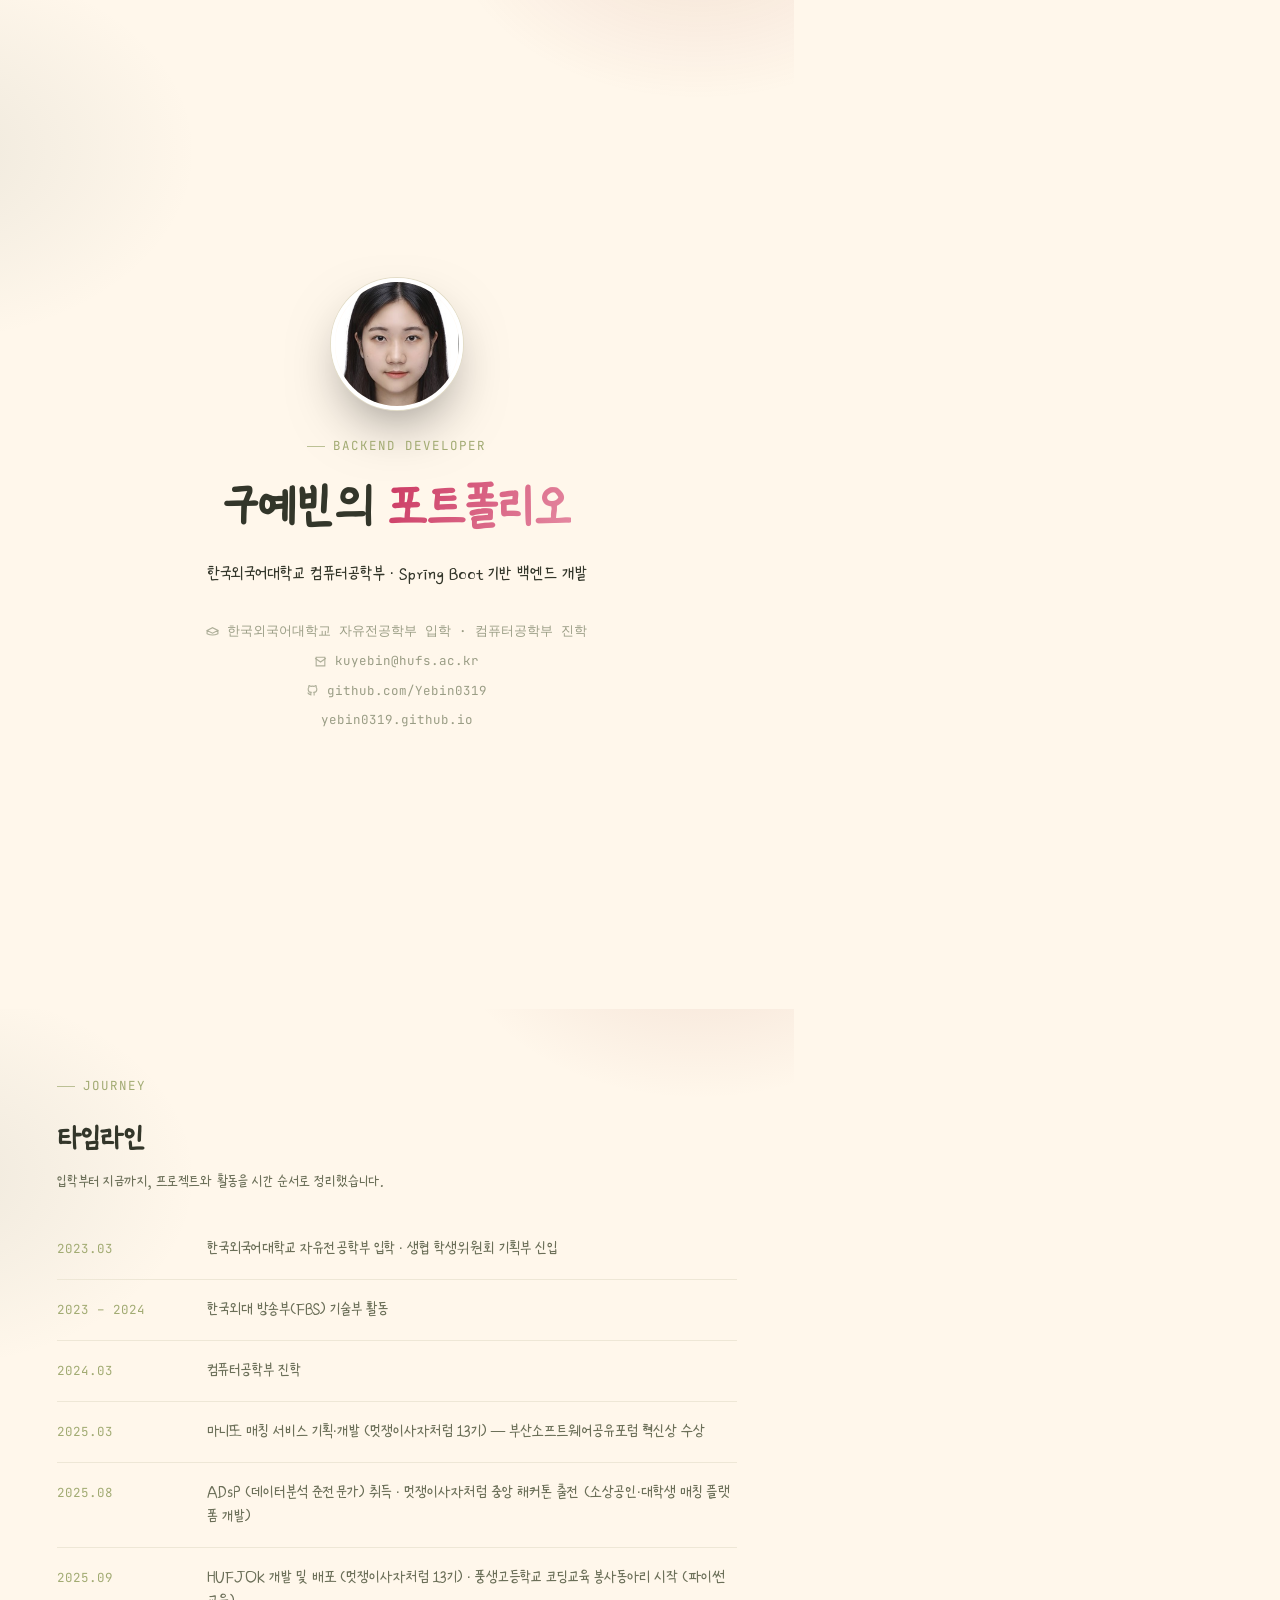
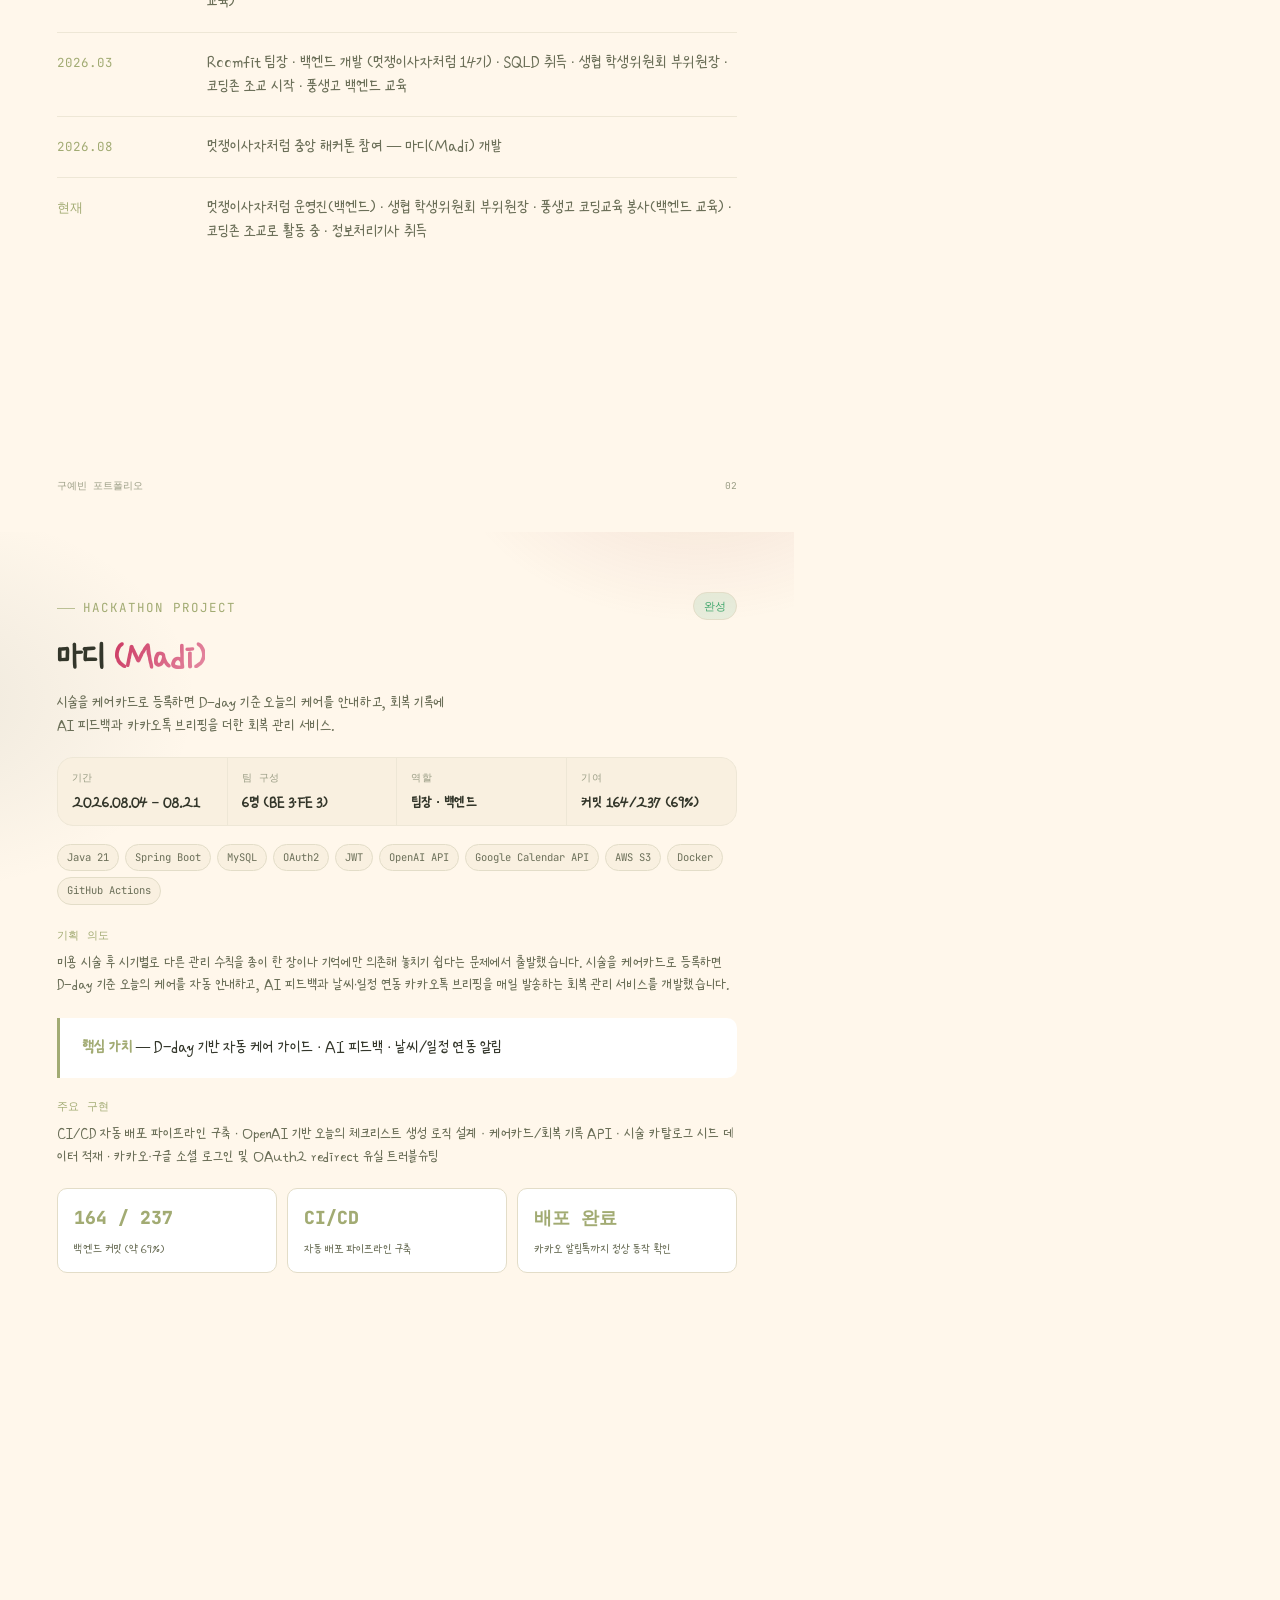
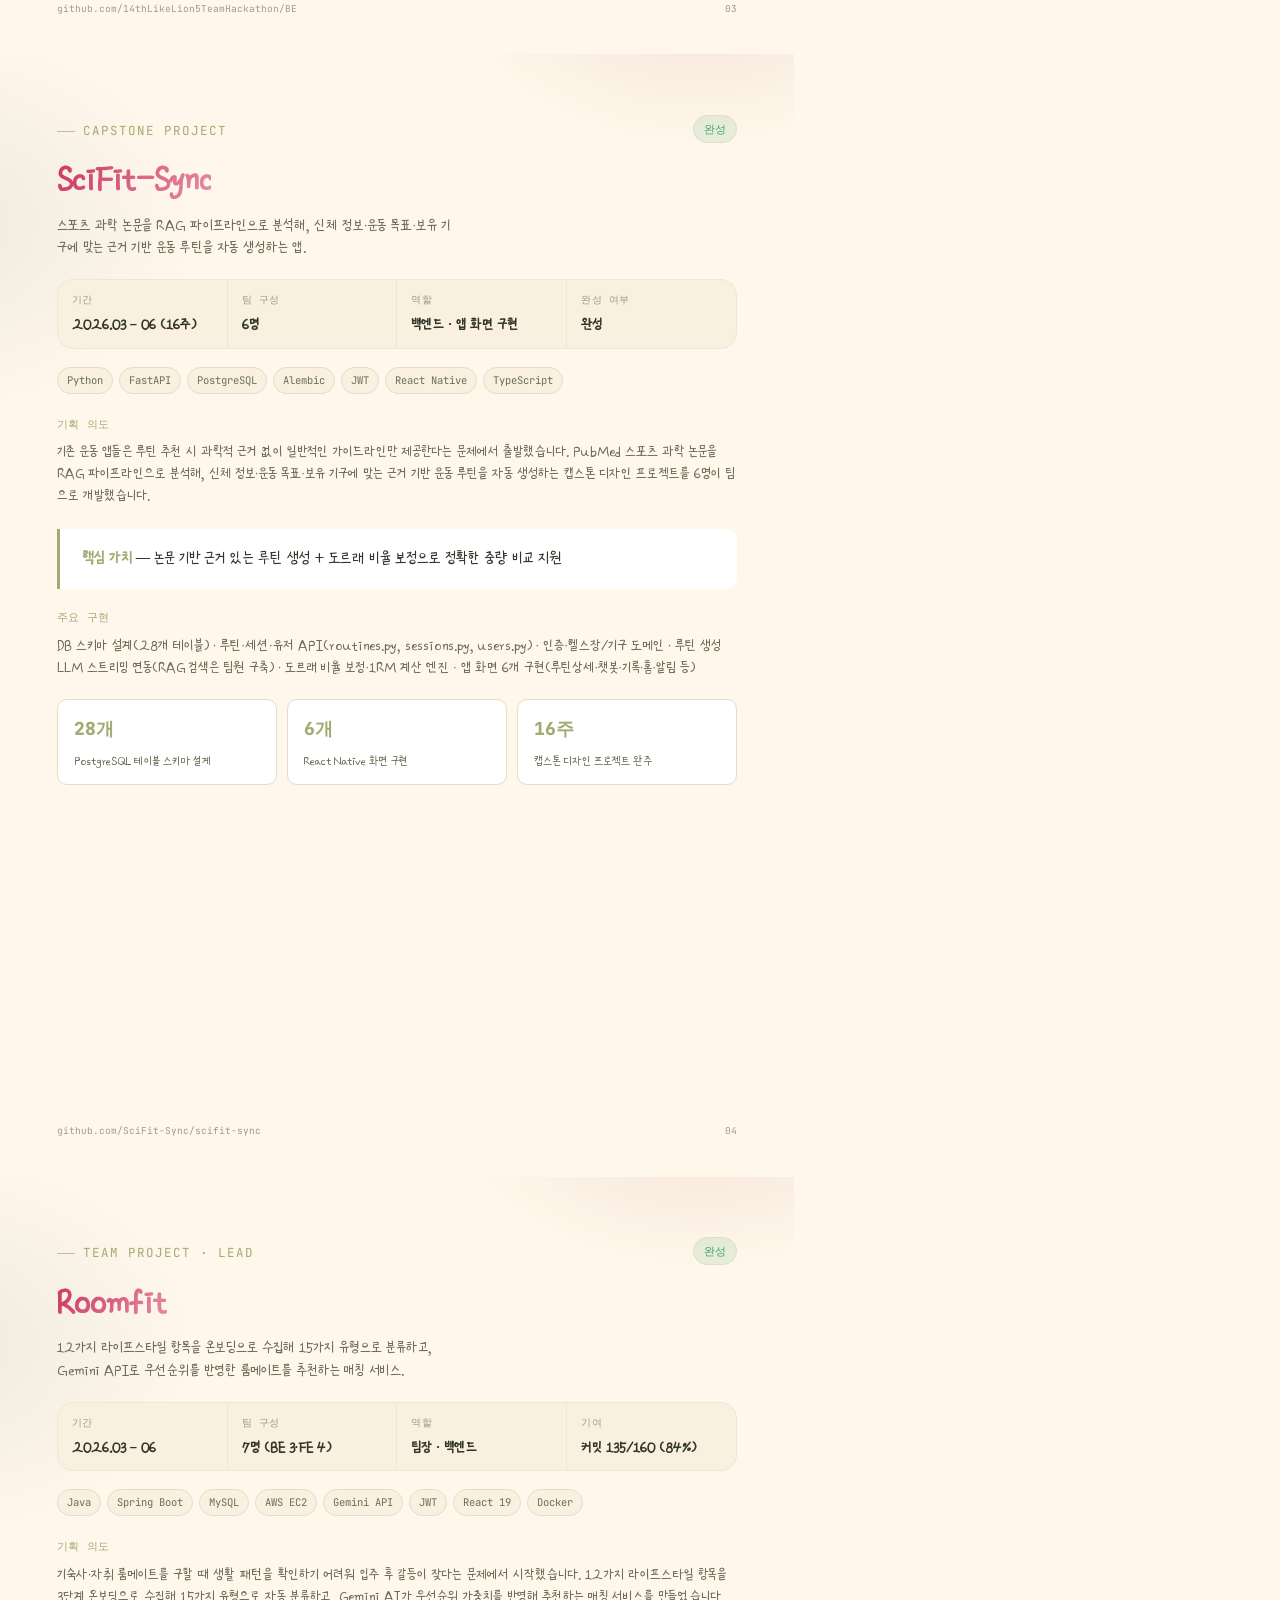
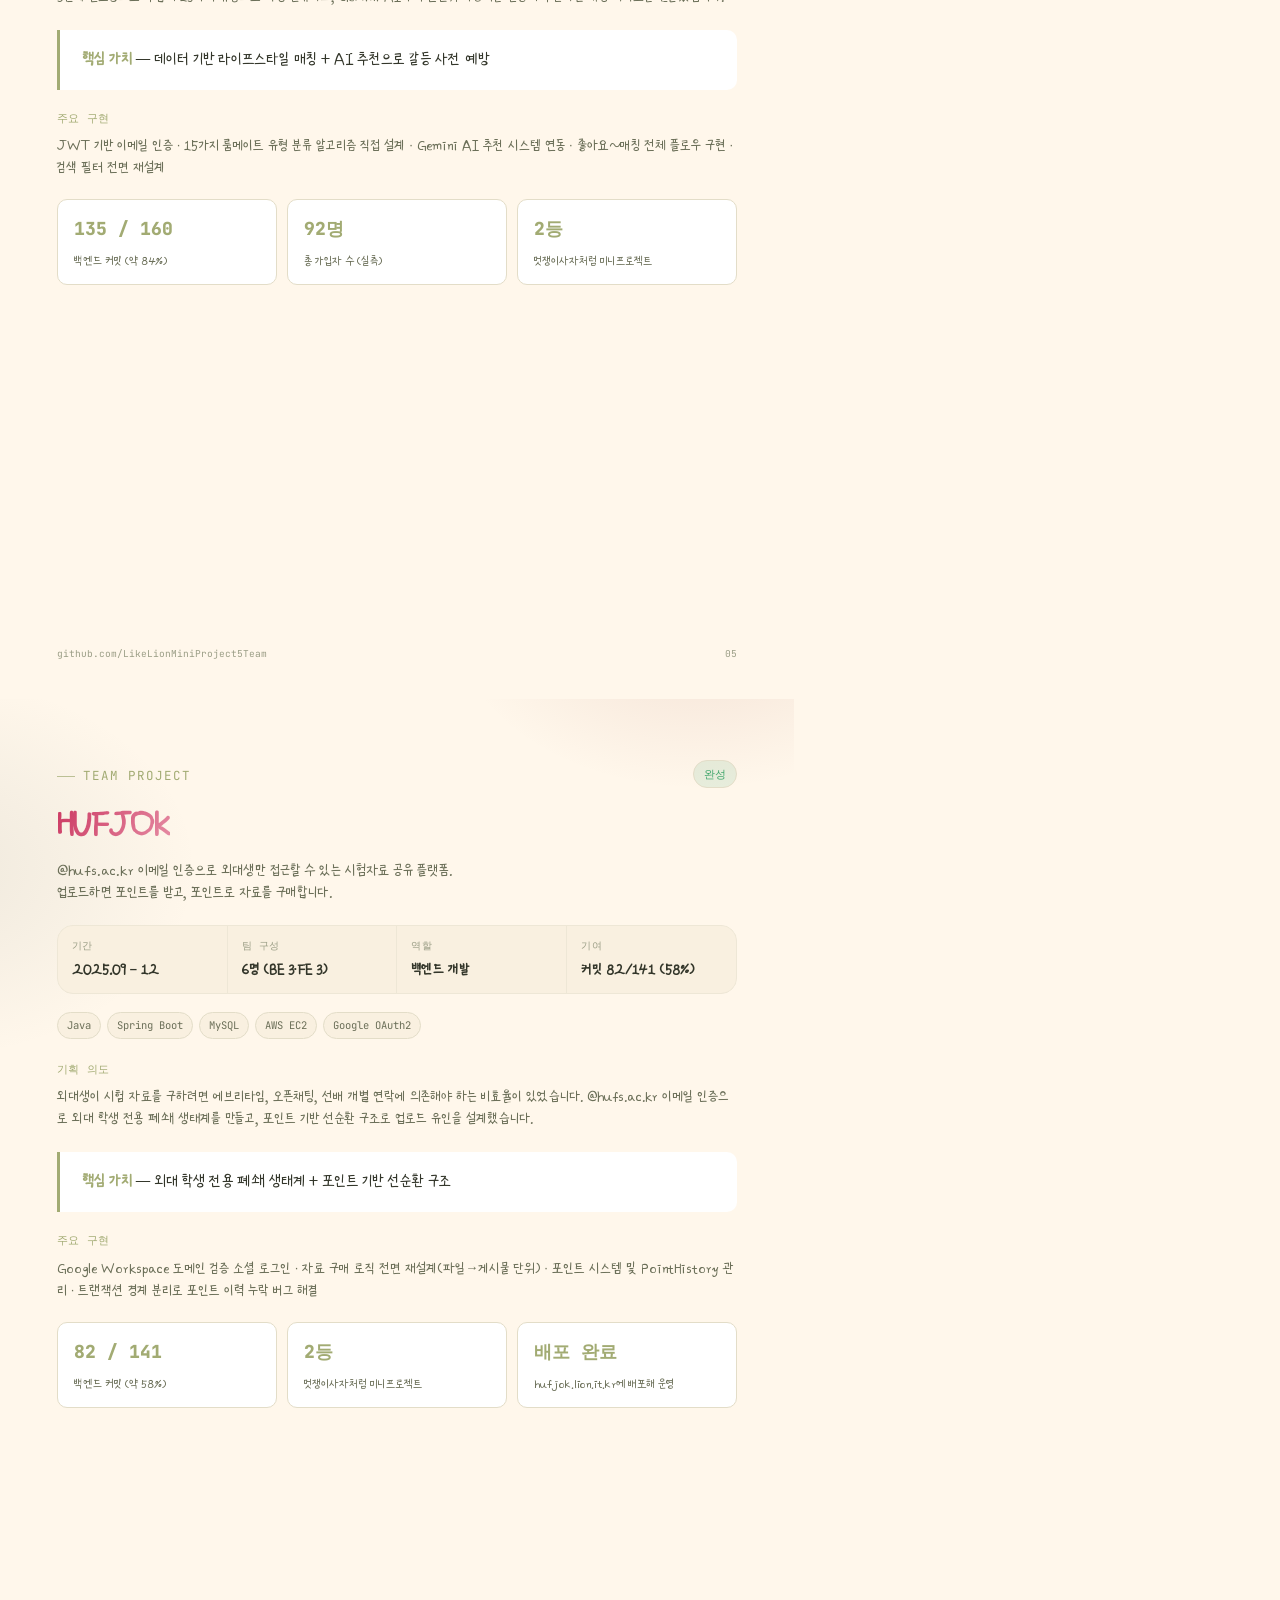
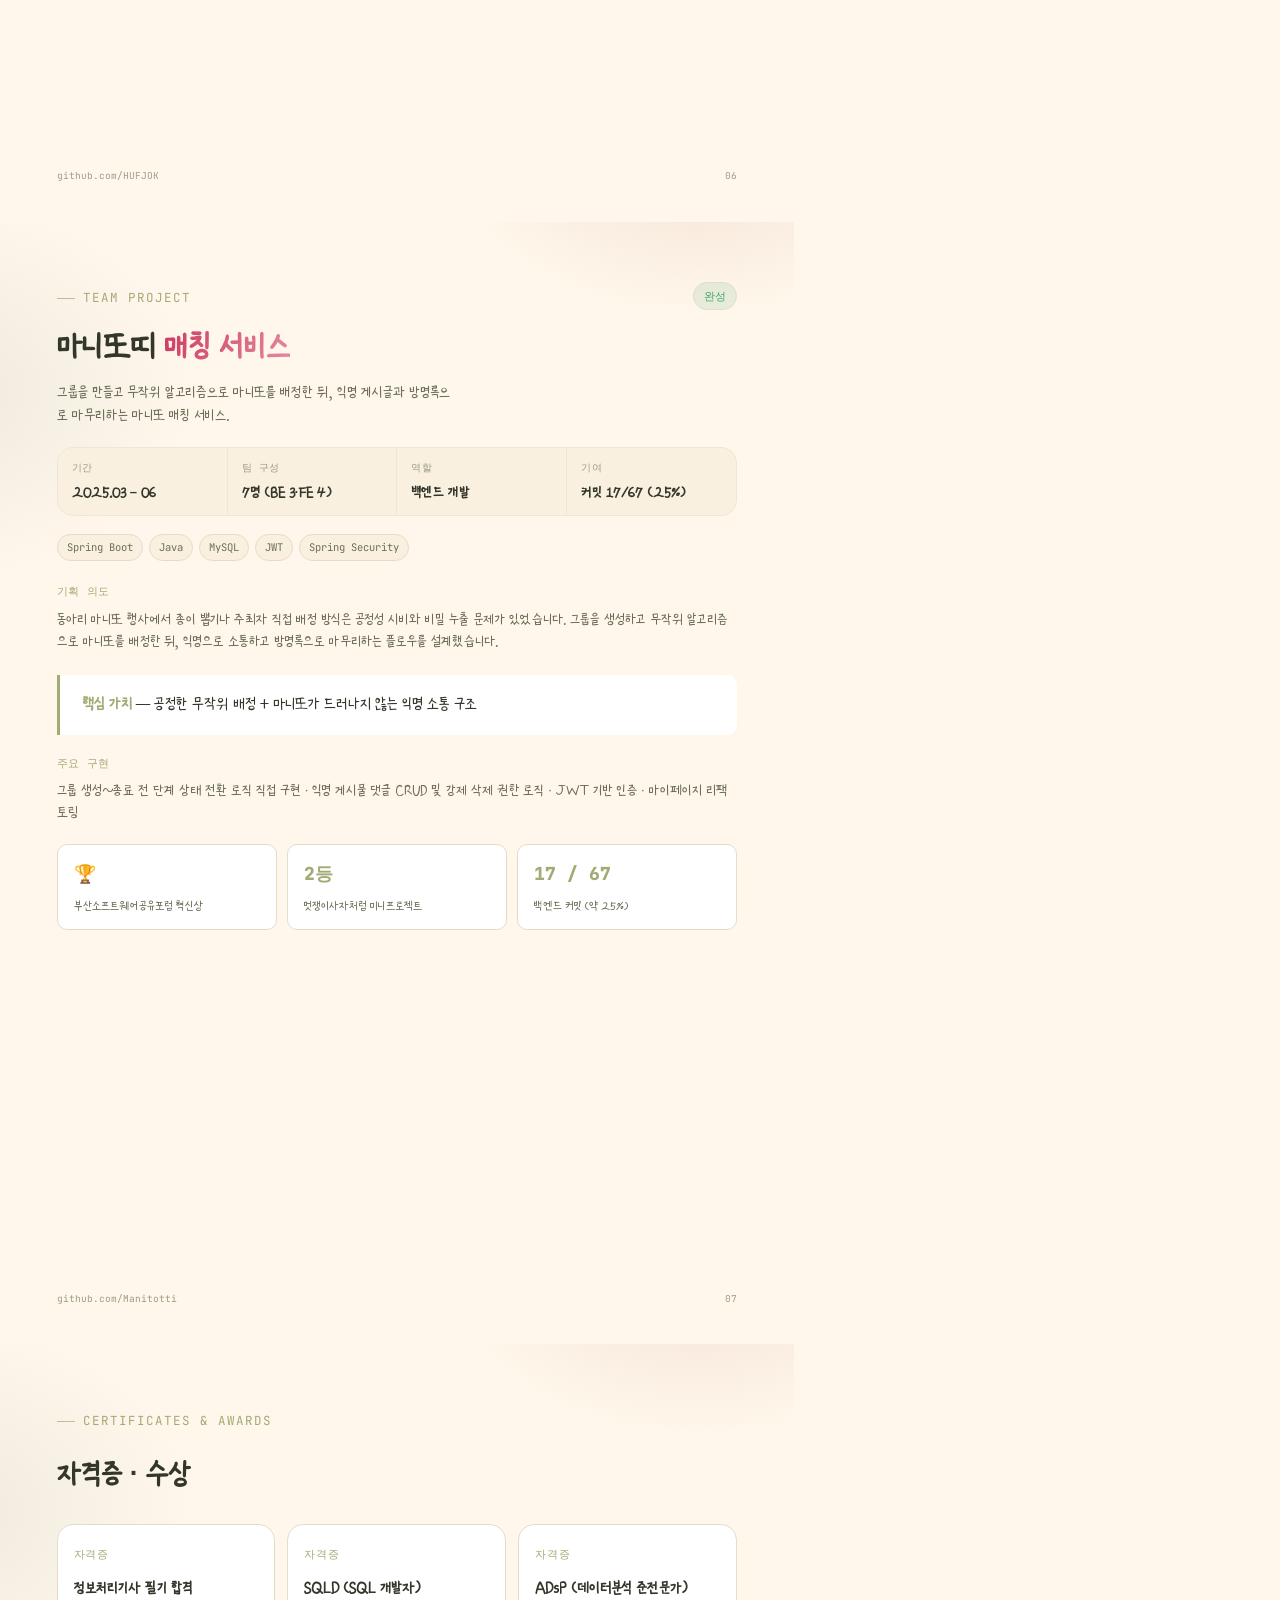
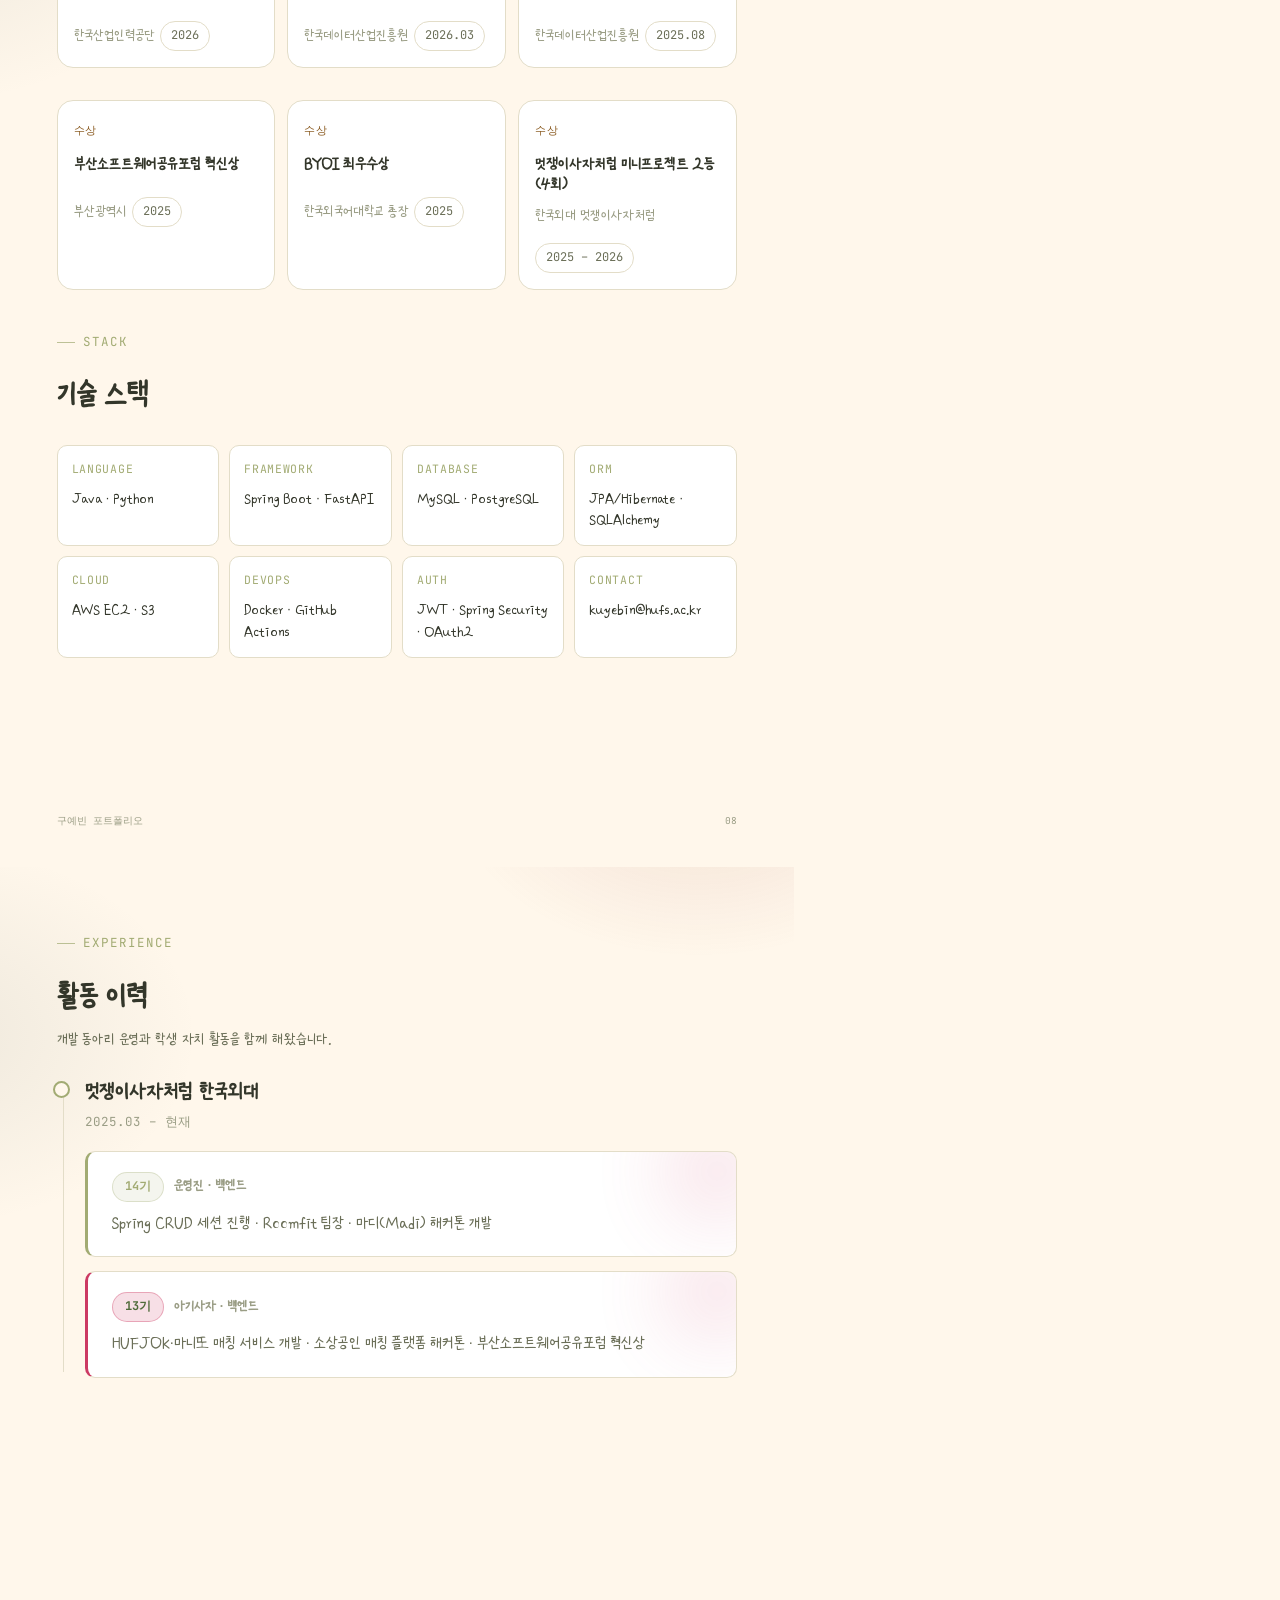
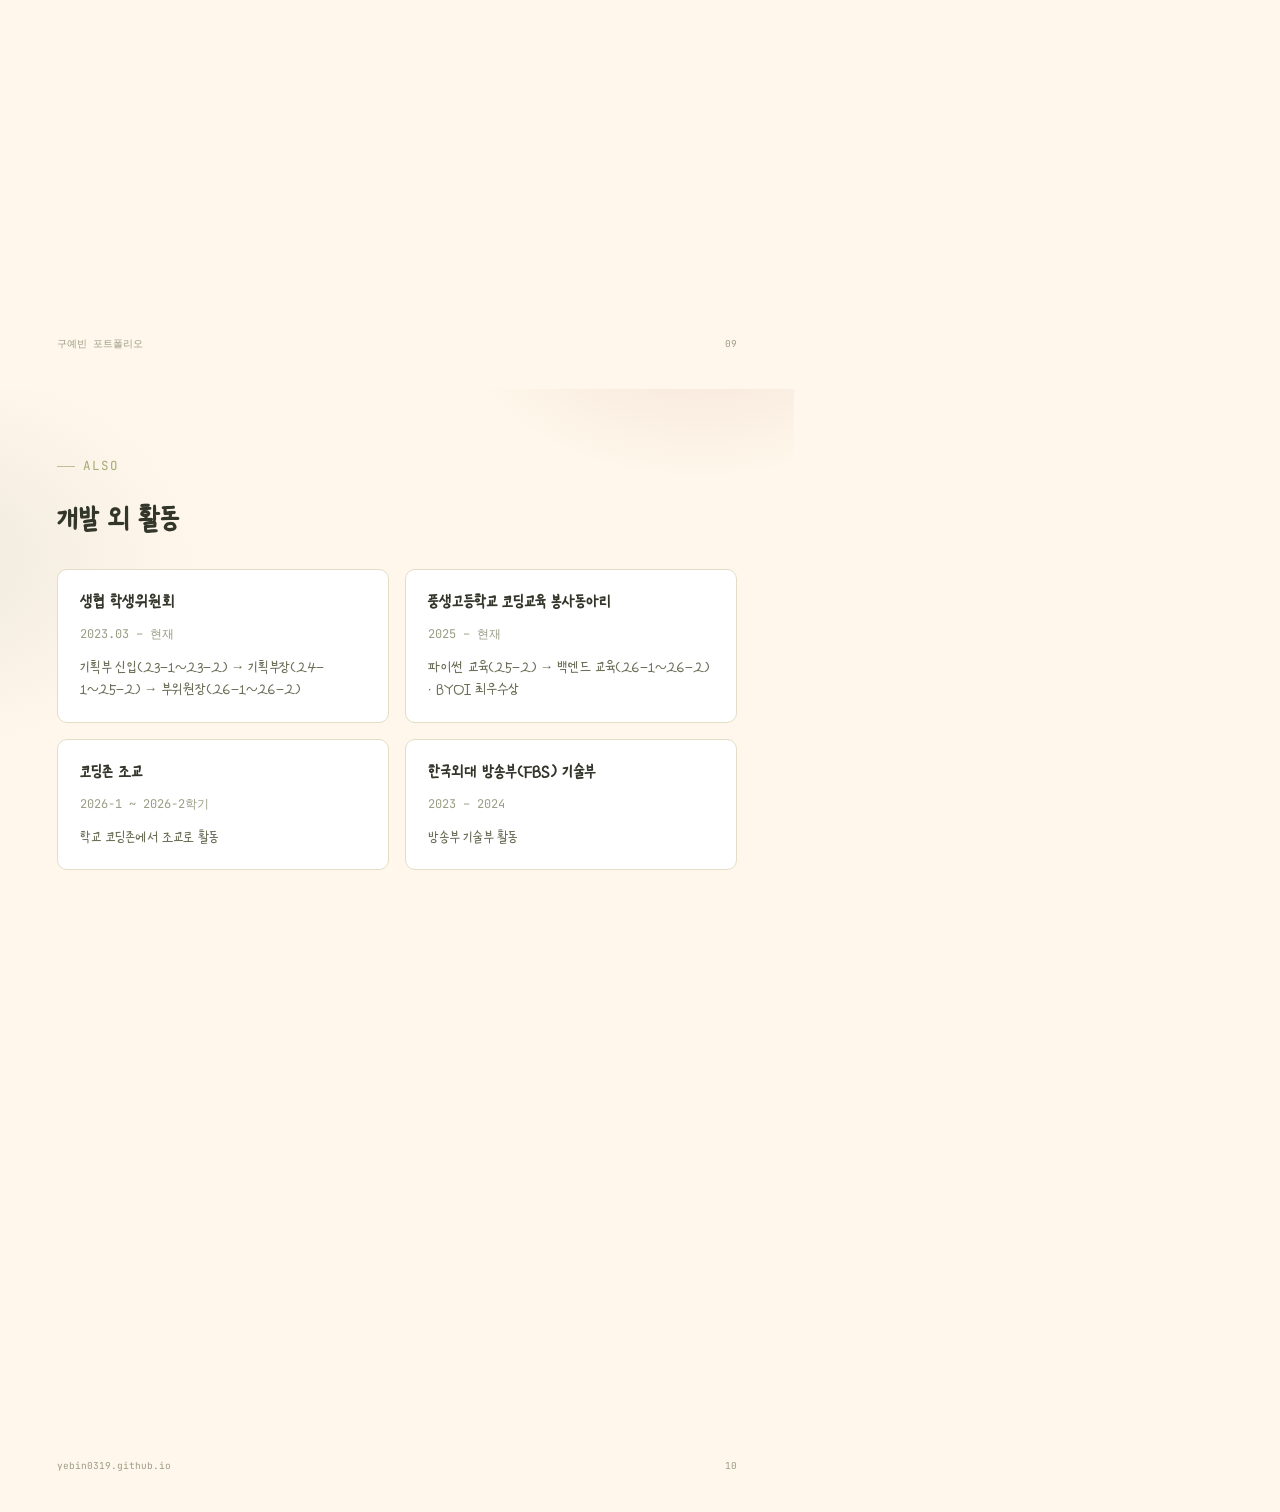
==== print/index.html @ a808edea "Move 생협 to 개발 외 활동, use tinted shadow on project cards" ====
<!DOCTYPE html>
<html lang="ko">
<head>
<meta charset="UTF-8">
<title>구예빈 포트폴리오</title>
<link rel="stylesheet" href="style.css">
</head>
<body>

<!-- PAGE 1: Cover -->
<section class="page cover">
  <img src="../assets/img/profile.jpg" alt="구예빈" class="hero-avatar">
  <div class="eyebrow">Backend Developer</div>
  <h1>구예빈의 <span class="grad-text">포트폴리오</span></h1>
  <p class="lede" style="margin:0 auto;">한국외국어대학교 컴퓨터공학부 · Spring Boot 기반 백엔드 개발</p>
  <div class="cover-meta">
    <span><svg viewBox="0 0 24 24" fill="none" stroke="currentColor" stroke-width="2"><path d="M22 10v6M2 10l10-5 10 5-10 5-10-5Zm0 0v6c3.33 1.67 6.67 2.5 10 2.5s6.67-.83 10-2.5v-6"/></svg>한국외국어대학교 자유전공학부 입학 · 컴퓨터공학부 진학</span>
    <span><svg viewBox="0 0 24 24" fill="none" stroke="currentColor" stroke-width="2"><path d="M4 4h16v16H4z"/><path d="m22 6-10 7L2 6"/></svg>kuyebin@hufs.ac.kr</span>
    <span><svg viewBox="0 0 24 24" fill="none" stroke="currentColor" stroke-width="2"><path d="M9 19c-4.3 1.4-4.3-2.5-6-3m12 5v-3.5c0-1 .1-1.4-.5-2 2.8-.3 5.5-1.4 5.5-6a4.6 4.6 0 0 0-1.3-3.2 4.2 4.2 0 0 0-.1-3.2s-1.1-.3-3.5 1.3a12.3 12.3 0 0 0-6.2 0C6.5 2.8 5.4 3.1 5.4 3.1a4.2 4.2 0 0 0-.1 3.2A4.6 4.6 0 0 0 4 9.5c0 4.6 2.7 5.7 5.5 6-.6.6-.6 1.2-.5 2V21"/></svg>github.com/Yebin0319</span>
    <span>yebin0319.github.io</span>
  </div>
</section>

<!-- PAGE 2: Timeline -->
<section class="page">
  <div class="pg-head">
    <div class="eyebrow">Journey</div>
    <h2>타임라인</h2>
    <p class="sub">입학부터 지금까지, 프로젝트와 활동을 시간 순서로 정리했습니다.</p>
  </div>
  <div class="timeline-mini">
    <div class="tl-row"><div class="period">2023.03</div><div class="content">한국외국어대학교 자유전공학부 입학 · 생협 학생위원회 기획부 신입</div></div>
    <div class="tl-row"><div class="period">2023 – 2024</div><div class="content">한국외대 방송부(FBS) 기술부 활동</div></div>
    <div class="tl-row"><div class="period">2024.03</div><div class="content">컴퓨터공학부 진학</div></div>
    <div class="tl-row"><div class="period">2025.03</div><div class="content">마니또 매칭 서비스 기획·개발 (멋쟁이사자처럼 13기) — 부산소프트웨어공유포럼 혁신상 수상</div></div>
    <div class="tl-row"><div class="period">2025.08</div><div class="content">ADsP (데이터분석 준전문가) 취득 · 멋쟁이사자처럼 중앙 해커톤 출전 (소상공인·대학생 매칭 플랫폼 개발)</div></div>
    <div class="tl-row"><div class="period">2025.09</div><div class="content">HUFJOK 개발 및 배포 (멋쟁이사자처럼 13기) · 풍생고등학교 코딩교육 봉사동아리 시작 (파이썬 교육)</div></div>
    <div class="tl-row"><div class="period">2026.03</div><div class="content">Roomfit 팀장 · 백엔드 개발 (멋쟁이사자처럼 14기) · SQLD 취득 · 생협 학생위원회 부위원장 · 코딩존 조교 시작 · 풍생고 백엔드 교육</div></div>
    <div class="tl-row"><div class="period">2026.08</div><div class="content">멋쟁이사자처럼 중앙 해커톤 참여 — 마디(Madi) 개발</div></div>
    <div class="tl-row"><div class="period">현재</div><div class="content">멋쟁이사자처럼 운영진(백엔드) · 생협 학생위원회 부위원장 · 풍생고 코딩교육 봉사(백엔드 교육) · 코딩존 조교로 활동 중 · 정보처리기사 취득</div></div>
  </div>
  <div class="pg-footer"><span>구예빈 포트폴리오</span><span>02</span></div>
</section>

<!-- PAGE 3: Madi -->
<section class="page">
  <div class="pj-top">
    <div>
      <div class="eyebrow">Hackathon Project</div>
      <div class="pj-title">마디 <span class="grad-text">(Madi)</span></div>
      <p class="pj-tagline">시술을 케어카드로 등록하면 D-day 기준 오늘의 케어를 안내하고, 회복 기록에 AI 피드백과 카카오톡 브리핑을 더한 회복 관리 서비스.</p>
    </div>
    <span class="status-badge">완성</span>
  </div>
  <div class="pj-meta">
    <div><span class="k">기간</span><div class="v">2026.08.04 – 08.21</div></div>
    <div><span class="k">팀 구성</span><div class="v">6명 (BE 3·FE 3)</div></div>
    <div><span class="k">역할</span><div class="v">팀장 · 백엔드</div></div>
    <div><span class="k">기여</span><div class="v">커밋 164/237 (69%)</div></div>
  </div>
  <div class="pj-tags-row">
    <span class="tag">Java 21</span><span class="tag">Spring Boot</span><span class="tag">MySQL</span><span class="tag">OAuth2</span>
    <span class="tag">JWT</span><span class="tag">OpenAI API</span><span class="tag">Google Calendar API</span><span class="tag">AWS S3</span><span class="tag">Docker</span><span class="tag">GitHub Actions</span>
  </div>
  <div class="pj-section">
    <span class="lbl">기획 의도</span>
    <p>미용 시술 후 시기별로 다른 관리 수칙을 종이 한 장이나 기억에만 의존해 놓치기 쉽다는 문제에서 출발했습니다. 시술을 케어카드로 등록하면 D-day 기준 오늘의 케어를 자동 안내하고, AI 피드백과 날씨·일정 연동 카카오톡 브리핑을 매일 발송하는 회복 관리 서비스를 개발했습니다.</p>
  </div>
  <div class="value-box">
    <b>핵심 가치</b> — D-day 기반 자동 케어 가이드 · AI 피드백 · 날씨/일정 연동 알림
  </div>
  <div class="pj-section" style="margin-top:20px;">
    <span class="lbl">주요 구현</span>
    <p>CI/CD 자동 배포 파이프라인 구축 · OpenAI 기반 오늘의 체크리스트 생성 로직 설계 · 케어카드/회복 기록 API · 시술 카탈로그 시드 데이터 적재 · 카카오·구글 소셜 로그인 및 OAuth2 redirect 유실 트러블슈팅</p>
  </div>
  <div class="pj-outcomes">
    <div class="outcome-card"><div class="v">164 / 237</div><div class="l">백엔드 커밋 (약 69%)</div></div>
    <div class="outcome-card"><div class="v">CI/CD</div><div class="l">자동 배포 파이프라인 구축</div></div>
    <div class="outcome-card"><div class="v">배포 완료</div><div class="l">카카오 알림톡까지 정상 동작 확인</div></div>
  </div>
  <div class="pg-footer"><span>github.com/14thLikeLion5TeamHackathon/BE</span><span>03</span></div>
</section>

<!-- PAGE 4: SciFit-Sync -->
<section class="page">
  <div class="pj-top">
    <div>
      <div class="eyebrow">Capstone Project</div>
      <div class="pj-title"><span class="grad-text">SciFit-Sync</span></div>
      <p class="pj-tagline">스포츠 과학 논문을 RAG 파이프라인으로 분석해, 신체 정보·운동 목표·보유 기구에 맞는 근거 기반 운동 루틴을 자동 생성하는 앱.</p>
    </div>
    <span class="status-badge">완성</span>
  </div>
  <div class="pj-meta">
    <div><span class="k">기간</span><div class="v">2026.03 – 06 (16주)</div></div>
    <div><span class="k">팀 구성</span><div class="v">6명</div></div>
    <div><span class="k">역할</span><div class="v">백엔드 · 앱 화면 구현</div></div>
    <div><span class="k">완성 여부</span><div class="v">완성</div></div>
  </div>
  <div class="pj-tags-row">
    <span class="tag">Python</span><span class="tag">FastAPI</span><span class="tag">PostgreSQL</span><span class="tag">Alembic</span>
    <span class="tag">JWT</span><span class="tag">React Native</span><span class="tag">TypeScript</span>
  </div>
  <div class="pj-section">
    <span class="lbl">기획 의도</span>
    <p>기존 운동 앱들은 루틴 추천 시 과학적 근거 없이 일반적인 가이드라인만 제공한다는 문제에서 출발했습니다. PubMed 스포츠 과학 논문을 RAG 파이프라인으로 분석해, 신체 정보·운동 목표·보유 기구에 맞는 근거 기반 운동 루틴을 자동 생성하는 캡스톤 디자인 프로젝트를 6명이 팀으로 개발했습니다.</p>
  </div>
  <div class="value-box">
    <b>핵심 가치</b> — 논문 기반 근거 있는 루틴 생성 + 도르래 비율 보정으로 정확한 중량 비교 지원
  </div>
  <div class="pj-section" style="margin-top:20px;">
    <span class="lbl">주요 구현</span>
    <p>DB 스키마 설계(28개 테이블) · 루틴·세션·유저 API(routines.py, sessions.py, users.py) · 인증·헬스장/기구 도메인 · 루틴 생성 LLM 스트리밍 연동(RAG 검색은 팀원 구축) · 도르래 비율 보정·1RM 계산 엔진 · 앱 화면 6개 구현(루틴상세·챗봇·기록·홈·알림 등)</p>
  </div>
  <div class="pj-outcomes">
    <div class="outcome-card"><div class="v">28개</div><div class="l">PostgreSQL 테이블 스키마 설계</div></div>
    <div class="outcome-card"><div class="v">6개</div><div class="l">React Native 화면 구현</div></div>
    <div class="outcome-card"><div class="v">16주</div><div class="l">캡스톤 디자인 프로젝트 완주</div></div>
  </div>
  <div class="pg-footer"><span>github.com/SciFit-Sync/scifit-sync</span><span>04</span></div>
</section>

<!-- PAGE 5: Roomfit -->
<section class="page">
  <div class="pj-top">
    <div>
      <div class="eyebrow">Team Project · Lead</div>
      <div class="pj-title"><span class="grad-text">Roomfit</span></div>
      <p class="pj-tagline">12가지 라이프스타일 항목을 온보딩으로 수집해 15가지 유형으로 분류하고, Gemini API로 우선순위를 반영한 룸메이트를 추천하는 매칭 서비스.</p>
    </div>
    <span class="status-badge">완성</span>
  </div>
  <div class="pj-meta">
    <div><span class="k">기간</span><div class="v">2026.03 – 06</div></div>
    <div><span class="k">팀 구성</span><div class="v">7명 (BE 3·FE 4)</div></div>
    <div><span class="k">역할</span><div class="v">팀장 · 백엔드</div></div>
    <div><span class="k">기여</span><div class="v">커밋 135/160 (84%)</div></div>
  </div>
  <div class="pj-tags-row">
    <span class="tag">Java</span><span class="tag">Spring Boot</span><span class="tag">MySQL</span><span class="tag">AWS EC2</span>
    <span class="tag">Gemini API</span><span class="tag">JWT</span><span class="tag">React 19</span><span class="tag">Docker</span>
  </div>
  <div class="pj-section">
    <span class="lbl">기획 의도</span>
    <p>기숙사·자취 룸메이트를 구할 때 생활 패턴을 확인하기 어려워 입주 후 갈등이 잦다는 문제에서 시작했습니다. 12가지 라이프스타일 항목을 3단계 온보딩으로 수집해 15가지 유형으로 자동 분류하고, Gemini AI가 우선순위 가중치를 반영해 추천하는 매칭 서비스를 만들었습니다.</p>
  </div>
  <div class="value-box">
    <b>핵심 가치</b> — 데이터 기반 라이프스타일 매칭 + AI 추천으로 갈등 사전 예방
  </div>
  <div class="pj-section" style="margin-top:20px;">
    <span class="lbl">주요 구현</span>
    <p>JWT 기반 이메일 인증 · 15가지 룸메이트 유형 분류 알고리즘 직접 설계 · Gemini AI 추천 시스템 연동 · 좋아요~매칭 전체 플로우 구현 · 검색 필터 전면 재설계</p>
  </div>
  <div class="pj-outcomes">
    <div class="outcome-card"><div class="v">135 / 160</div><div class="l">백엔드 커밋 (약 84%)</div></div>
    <div class="outcome-card"><div class="v">92명</div><div class="l">총 가입자 수 (실측)</div></div>
    <div class="outcome-card"><div class="v">2등</div><div class="l">멋쟁이사자처럼 미니프로젝트</div></div>
  </div>
  <div class="pg-footer"><span>github.com/LikeLionMiniProject5Team</span><span>05</span></div>
</section>

<!-- PAGE 6: HUFJOK -->
<section class="page">
  <div class="pj-top">
    <div>
      <div class="eyebrow">Team Project</div>
      <div class="pj-title"><span class="grad-text">HUFJOK</span></div>
      <p class="pj-tagline">@hufs.ac.kr 이메일 인증으로 외대생만 접근할 수 있는 시험자료 공유 플랫폼. 업로드하면 포인트를 받고, 포인트로 자료를 구매합니다.</p>
    </div>
    <span class="status-badge">완성</span>
  </div>
  <div class="pj-meta">
    <div><span class="k">기간</span><div class="v">2025.09 – 12</div></div>
    <div><span class="k">팀 구성</span><div class="v">6명 (BE 3·FE 3)</div></div>
    <div><span class="k">역할</span><div class="v">백엔드 개발</div></div>
    <div><span class="k">기여</span><div class="v">커밋 82/141 (58%)</div></div>
  </div>
  <div class="pj-tags-row">
    <span class="tag">Java</span><span class="tag">Spring Boot</span><span class="tag">MySQL</span><span class="tag">AWS EC2</span><span class="tag">Google OAuth2</span>
  </div>
  <div class="pj-section">
    <span class="lbl">기획 의도</span>
    <p>외대생이 시험 자료를 구하려면 에브리타임, 오픈채팅, 선배 개별 연락에 의존해야 하는 비효율이 있었습니다. @hufs.ac.kr 이메일 인증으로 외대 학생 전용 폐쇄 생태계를 만들고, 포인트 기반 선순환 구조로 업로드 유인을 설계했습니다.</p>
  </div>
  <div class="value-box">
    <b>핵심 가치</b> — 외대 학생 전용 폐쇄 생태계 + 포인트 기반 선순환 구조
  </div>
  <div class="pj-section" style="margin-top:20px;">
    <span class="lbl">주요 구현</span>
    <p>Google Workspace 도메인 검증 소셜 로그인 · 자료 구매 로직 전면 재설계(파일→게시물 단위) · 포인트 시스템 및 PointHistory 관리 · 트랜잭션 경계 분리로 포인트 이력 누락 버그 해결</p>
  </div>
  <div class="pj-outcomes">
    <div class="outcome-card"><div class="v">82 / 141</div><div class="l">백엔드 커밋 (약 58%)</div></div>
    <div class="outcome-card"><div class="v">2등</div><div class="l">멋쟁이사자처럼 미니프로젝트</div></div>
    <div class="outcome-card"><div class="v">배포 완료</div><div class="l">hufjok.lion.it.kr에 배포해 운영</div></div>
  </div>
  <div class="pg-footer"><span>github.com/HUFJOK</span><span>06</span></div>
</section>

<!-- PAGE 7: Manitotti -->
<section class="page">
  <div class="pj-top">
    <div>
      <div class="eyebrow">Team Project</div>
      <div class="pj-title">마니또띠 <span class="grad-text">매칭 서비스</span></div>
      <p class="pj-tagline">그룹을 만들고 무작위 알고리즘으로 마니또를 배정한 뒤, 익명 게시글과 방명록으로 마무리하는 마니또 매칭 서비스.</p>
    </div>
    <span class="status-badge">완성</span>
  </div>
  <div class="pj-meta">
    <div><span class="k">기간</span><div class="v">2025.03 – 06</div></div>
    <div><span class="k">팀 구성</span><div class="v">7명 (BE 3·FE 4)</div></div>
    <div><span class="k">역할</span><div class="v">백엔드 개발</div></div>
    <div><span class="k">기여</span><div class="v">커밋 17/67 (25%)</div></div>
  </div>
  <div class="pj-tags-row">
    <span class="tag">Spring Boot</span><span class="tag">Java</span><span class="tag">MySQL</span><span class="tag">JWT</span><span class="tag">Spring Security</span>
  </div>
  <div class="pj-section">
    <span class="lbl">기획 의도</span>
    <p>동아리 마니또 행사에서 종이 뽑기나 주최자 직접 배정 방식은 공정성 시비와 비밀 누출 문제가 있었습니다. 그룹을 생성하고 무작위 알고리즘으로 마니또를 배정한 뒤, 익명으로 소통하고 방명록으로 마무리하는 플로우를 설계했습니다.</p>
  </div>
  <div class="value-box">
    <b>핵심 가치</b> — 공정한 무작위 배정 + 마니또가 드러나지 않는 익명 소통 구조
  </div>
  <div class="pj-section" style="margin-top:20px;">
    <span class="lbl">주요 구현</span>
    <p>그룹 생성~종료 전 단계 상태 전환 로직 직접 구현 · 익명 게시물 댓글 CRUD 및 강제 삭제 권한 로직 · JWT 기반 인증 · 마이페이지 리팩토링</p>
  </div>
  <div class="pj-outcomes">
    <div class="outcome-card"><div class="v">🏆</div><div class="l">부산소프트웨어공유포럼 혁신상</div></div>
    <div class="outcome-card"><div class="v">2등</div><div class="l">멋쟁이사자처럼 미니프로젝트</div></div>
    <div class="outcome-card"><div class="v">17 / 67</div><div class="l">백엔드 커밋 (약 25%)</div></div>
  </div>
  <div class="pg-footer"><span>github.com/Manitotti</span><span>07</span></div>
</section>

<!-- PAGE 8: Certificates & Awards -->
<section class="page">
  <div class="pg-head">
    <div class="eyebrow">Certificates & Awards</div>
    <h2>자격증 · 수상</h2>
  </div>
  <div class="print-cert-grid" style="margin-bottom:32px;">
    <div class="cert-card">
      <span class="kind">자격증</span>
      <h3>정보처리기사 필기 합격</h3>
      <span class="org">한국산업인력공단</span>
      <span class="year">2026</span>
    </div>
    <div class="cert-card">
      <span class="kind">자격증</span>
      <h3>SQLD (SQL 개발자)</h3>
      <span class="org">한국데이터산업진흥원</span>
      <span class="year">2026.03</span>
    </div>
    <div class="cert-card">
      <span class="kind">자격증</span>
      <h3>ADsP (데이터분석 준전문가)</h3>
      <span class="org">한국데이터산업진흥원</span>
      <span class="year">2025.08</span>
    </div>
  </div>
  <div class="print-cert-grid">
    <div class="cert-card award">
      <span class="kind">수상</span>
      <h3>부산소프트웨어공유포럼 혁신상</h3>
      <span class="org">부산광역시</span>
      <span class="year">2025</span>
    </div>
    <div class="cert-card award">
      <span class="kind">수상</span>
      <h3>BYOI 최우수상</h3>
      <span class="org">한국외국어대학교 총장</span>
      <span class="year">2025</span>
    </div>
    <div class="cert-card award">
      <span class="kind">수상</span>
      <h3>멋쟁이사자처럼 미니프로젝트 2등 (4회)</h3>
      <span class="org">한국외대 멋쟁이사자처럼</span>
      <span class="year">2025 – 2026</span>
    </div>
  </div>
  <div class="pg-head" style="margin-top:36px;">
    <div class="eyebrow">Stack</div>
    <h2>기술 스택</h2>
  </div>
  <div class="print-skills-grid">
    <div class="skill-card"><span class="k">Language</span><div class="v">Java · Python</div></div>
    <div class="skill-card"><span class="k">Framework</span><div class="v">Spring Boot · FastAPI</div></div>
    <div class="skill-card"><span class="k">Database</span><div class="v">MySQL · PostgreSQL</div></div>
    <div class="skill-card"><span class="k">ORM</span><div class="v">JPA/Hibernate · SQLAlchemy</div></div>
    <div class="skill-card"><span class="k">Cloud</span><div class="v">AWS EC2 · S3</div></div>
    <div class="skill-card"><span class="k">DevOps</span><div class="v">Docker · GitHub Actions</div></div>
    <div class="skill-card"><span class="k">Auth</span><div class="v">JWT · Spring Security · OAuth2</div></div>
    <div class="skill-card"><span class="k">Contact</span><div class="v">kuyebin@hufs.ac.kr</div></div>
  </div>
  <div class="pg-footer"><span>구예빈 포트폴리오</span><span>08</span></div>
</section>

<!-- PAGE 9: Activities - LikeLion & Co-op -->
<section class="page">
  <div class="pg-head">
    <div class="eyebrow">Experience</div>
    <h2>활동 이력</h2>
    <p class="sub">개발 동아리 운영과 학생 자치 활동을 함께 해왔습니다.</p>
  </div>
  <div class="timeline" style="padding-left:28px;">
    <div class="tl-group">
      <h3>멋쟁이사자처럼 한국외대</h3>
      <span class="range">2025.03 – 현재</span>
      <div class="tl-entries">
        <div class="tl-entry">
          <div class="tl-entry-head"><span class="when">14기</span><span class="role">운영진 · 백엔드</span></div>
          <div class="desc">Spring CRUD 세션 진행 · Roomfit 팀장 · 마디(Madi) 해커톤 개발</div>
        </div>
        <div class="tl-entry junior">
          <div class="tl-entry-head"><span class="when">13기</span><span class="role">아기사자 · 백엔드</span></div>
          <div class="desc">HUFJOK·마니또 매칭 서비스 개발 · 소상공인 매칭 플랫폼 해커톤 · 부산소프트웨어공유포럼 혁신상</div>
        </div>
      </div>
    </div>
  </div>
  <div class="pg-footer"><span>구예빈 포트폴리오</span><span>09</span></div>
</section>

<!-- PAGE 10: Activities - Also -->
<section class="page">
  <div class="pg-head">
    <div class="eyebrow">Also</div>
    <h2>개발 외 활동</h2>
  </div>
  <div class="small-activity-grid">
    <div class="small-activity">
      <h4>생협 학생위원회</h4>
      <span class="range">2023.03 – 현재</span>
      <p>기획부 신입(23-1~23-2) → 기획부장(24-1~25-2) → 부위원장(26-1~26-2)</p>
    </div>
    <div class="small-activity">
      <h4>풍생고등학교 코딩교육 봉사동아리</h4>
      <span class="range">2025 – 현재</span>
      <p>파이썬 교육(25-2) → 백엔드 교육(26-1~26-2) · BYOI 최우수상</p>
    </div>
    <div class="small-activity">
      <h4>코딩존 조교</h4>
      <span class="range">2026-1 ~ 2026-2학기</span>
      <p>학교 코딩존에서 조교로 활동</p>
    </div>
    <div class="small-activity">
      <h4>한국외대 방송부(FBS) 기술부</h4>
      <span class="range">2023 – 2024</span>
      <p>방송부 기술부 활동</p>
    </div>
  </div>
  <div class="pg-footer"><span>yebin0319.github.io</span><span>10</span></div>
</section>

</body>
</html>
---- print/style.css ----
@import url('../style.css');

* { -webkit-print-color-adjust: exact; print-color-adjust: exact; }

@page { size: A4; margin: 0; }

html, body {
  width: 210mm;
  background: var(--bg);
}
body::before { display: none; }

.page {
  width: 210mm;
  min-height: 297mm;
  padding: 16mm 15mm;
  box-sizing: border-box;
  background: var(--bg);
  position: relative;
  page-break-after: always;
  overflow: hidden;
}
.page:last-child { page-break-after: auto; }

.page::before {
  content: '';
  position: absolute;
  inset: 0;
  z-index: 0;
  background:
    radial-gradient(420px 300px at 88% -8%, rgba(168,80,63,0.14), transparent 60%),
    radial-gradient(460px 320px at -10% 15%, rgba(117,125,111,0.12), transparent 60%);
  pointer-events: none;
}
.page > * { position: relative; z-index: 1; }

.pg-footer {
  position: absolute;
  bottom: 10mm; left: 15mm; right: 15mm;
  display: flex;
  justify-content: space-between;
  font-family: var(--font-mono);
  font-size: 9.5px;
  color: var(--text-faint);
  z-index: 1;
}

/* ---- Cover page ---- */
.cover {
  display: flex;
  flex-direction: column;
  align-items: center;
  justify-content: center;
  text-align: center;
  min-height: 267mm;
}
.cover .hero-avatar { width: 132px; height: 132px; margin-bottom: 26px; }
.cover h1 { font-size: 46px; margin-bottom: 14px; }
.cover .eyebrow { justify-content: center; }
.cover .cover-meta {
  margin-top: 34px;
  display: flex;
  flex-direction: column;
  gap: 9px;
  font-family: var(--font-mono);
  font-size: 12.5px;
  color: var(--text-faint);
}
.cover .cover-meta span { display: flex; align-items: center; justify-content: center; gap: 8px; }
.cover .cover-meta svg { width: 13px; height: 13px; opacity: .8; }

/* ---- Section pages ---- */
.pg-head { margin-bottom: 26px; }
.pg-head h2 { font-size: 27px; font-weight: 800; margin-top: 8px; }
.pg-head .sub { color: var(--text-dim); font-size: 13.5px; margin-top: 8px; }

/* ---- Project page ---- */
.pj-top { display: flex; justify-content: space-between; align-items: flex-start; gap: 20px; margin-bottom: 20px; }
.pj-title { font-size: 30px; font-weight: 800; letter-spacing: -0.01em; }
.pj-tagline { color: var(--text-dim); font-size: 13.5px; margin-top: 10px; max-width: 400px; }
.pj-meta {
  display: grid;
  grid-template-columns: repeat(4, 1fr);
  gap: 1px;
  background: var(--border-soft);
  border: 1px solid var(--border-soft);
  border-radius: var(--radius);
  overflow: hidden;
  margin-bottom: 18px;
}
.pj-meta > div { background: var(--bg-soft); padding: 12px 14px; }
.pj-meta .k { font-family: var(--font-mono); font-size: 9.5px; letter-spacing: .06em; text-transform: uppercase; color: var(--text-faint); display: block; margin-bottom: 6px; }
.pj-meta .v { font-size: 13px; font-weight: 700; }
.pj-tags-row { display: flex; flex-wrap: wrap; gap: 6px; margin-bottom: 22px; }
.pj-tags-row .tag { font-size: 10.5px; padding: 4px 9px; }
.pj-section { margin-bottom: 20px; }
.pj-section .lbl { font-family: var(--font-mono); font-size: 10.5px; color: var(--accent); text-transform: uppercase; letter-spacing: .06em; margin-bottom: 8px; display: block; }
.pj-section p { font-size: 13px; color: var(--text-dim); line-height: 1.7; }
.pj-outcomes { display: grid; grid-template-columns: repeat(3, 1fr); gap: 10px; }
.pj-outcomes .outcome-card { padding: 14px 16px; }
.pj-outcomes .outcome-card .v { font-size: 18px; }
.pj-outcomes .outcome-card .l { font-size: 11px; }

/* ---- Timeline / cert / activity pages reuse site classes: timeline-mini, cert-grid, tl-entry ---- */
.print-cert-grid { display: grid; grid-template-columns: repeat(3, 1fr); gap: 12px; }
.print-cert-grid .cert-card { padding: 16px; }
.print-cert-grid .cert-card h3 { font-size: 14px; }

.print-skills-grid { display: grid; grid-template-columns: repeat(4, 1fr); gap: 10px; margin-top: 24px; }
.print-skills-grid .skill-card { padding: 14px; }
.print-skills-grid .skill-card .v { font-size: 12.5px; }
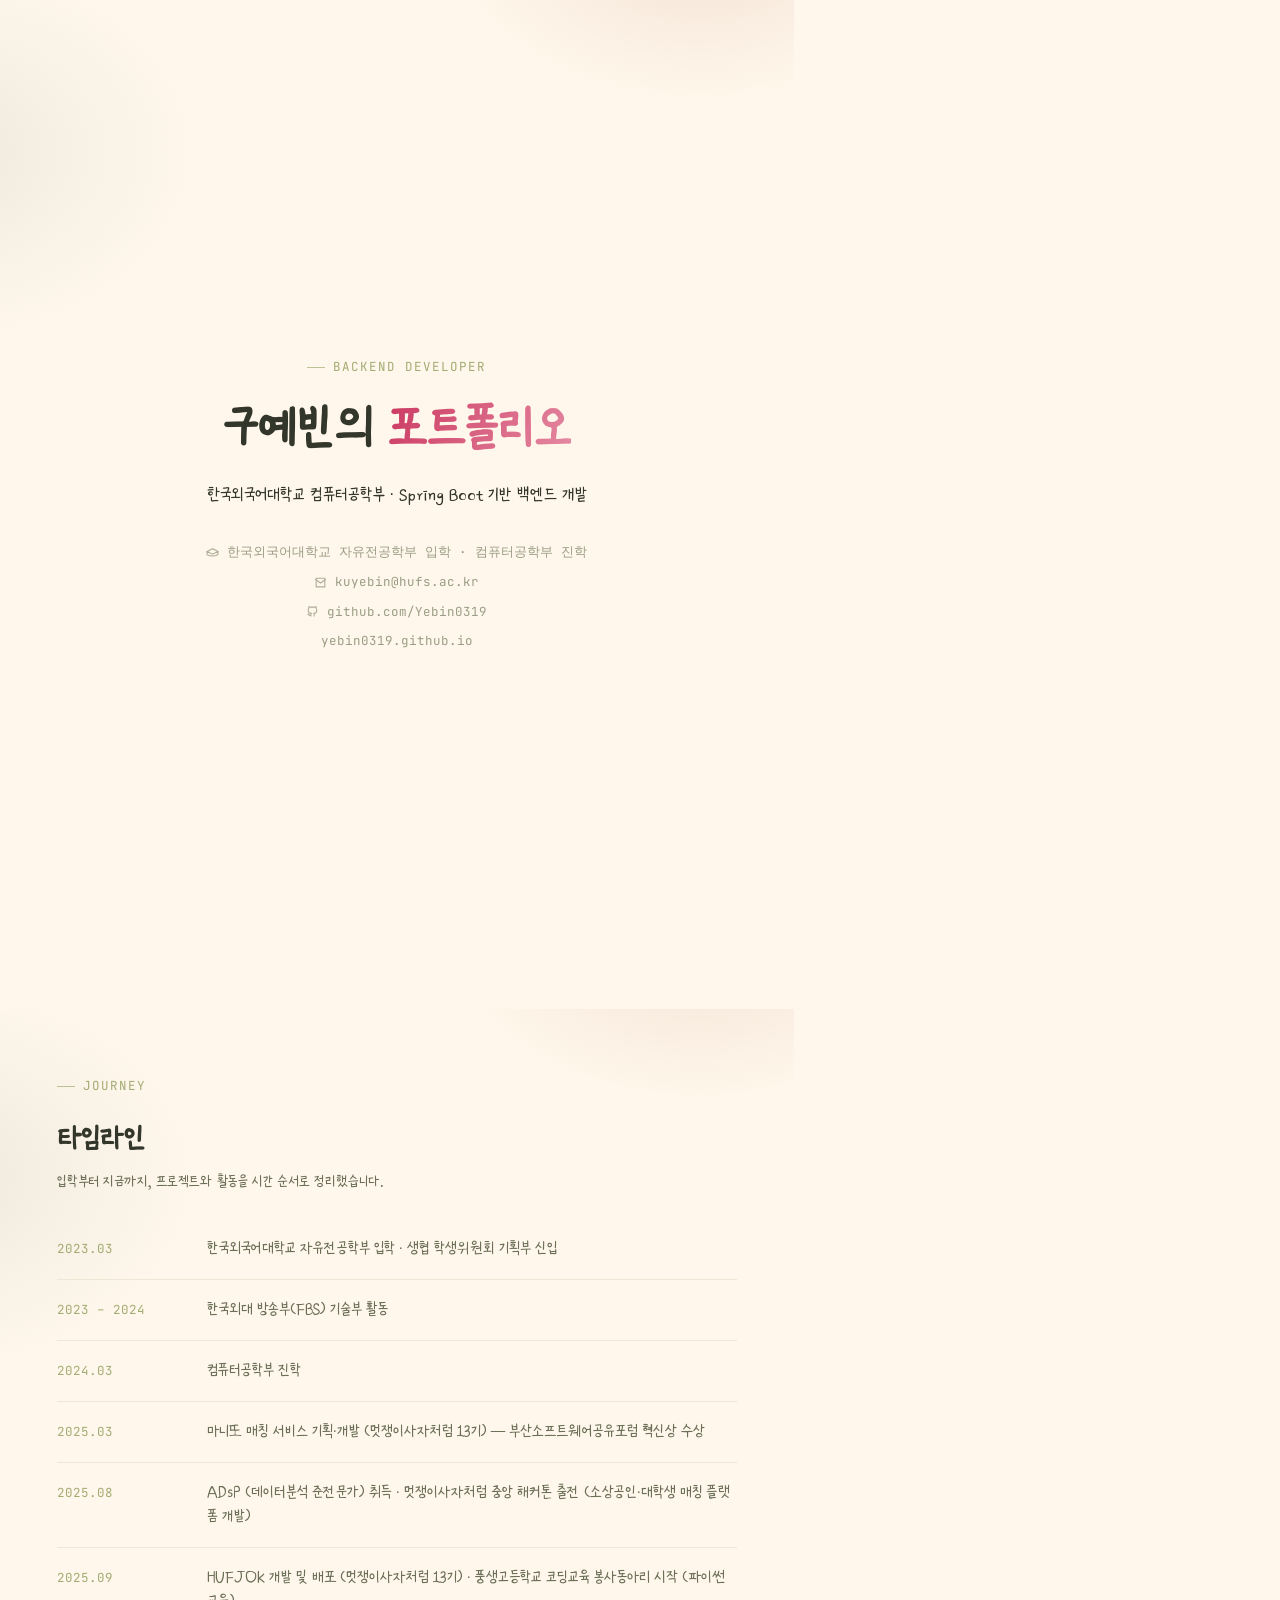
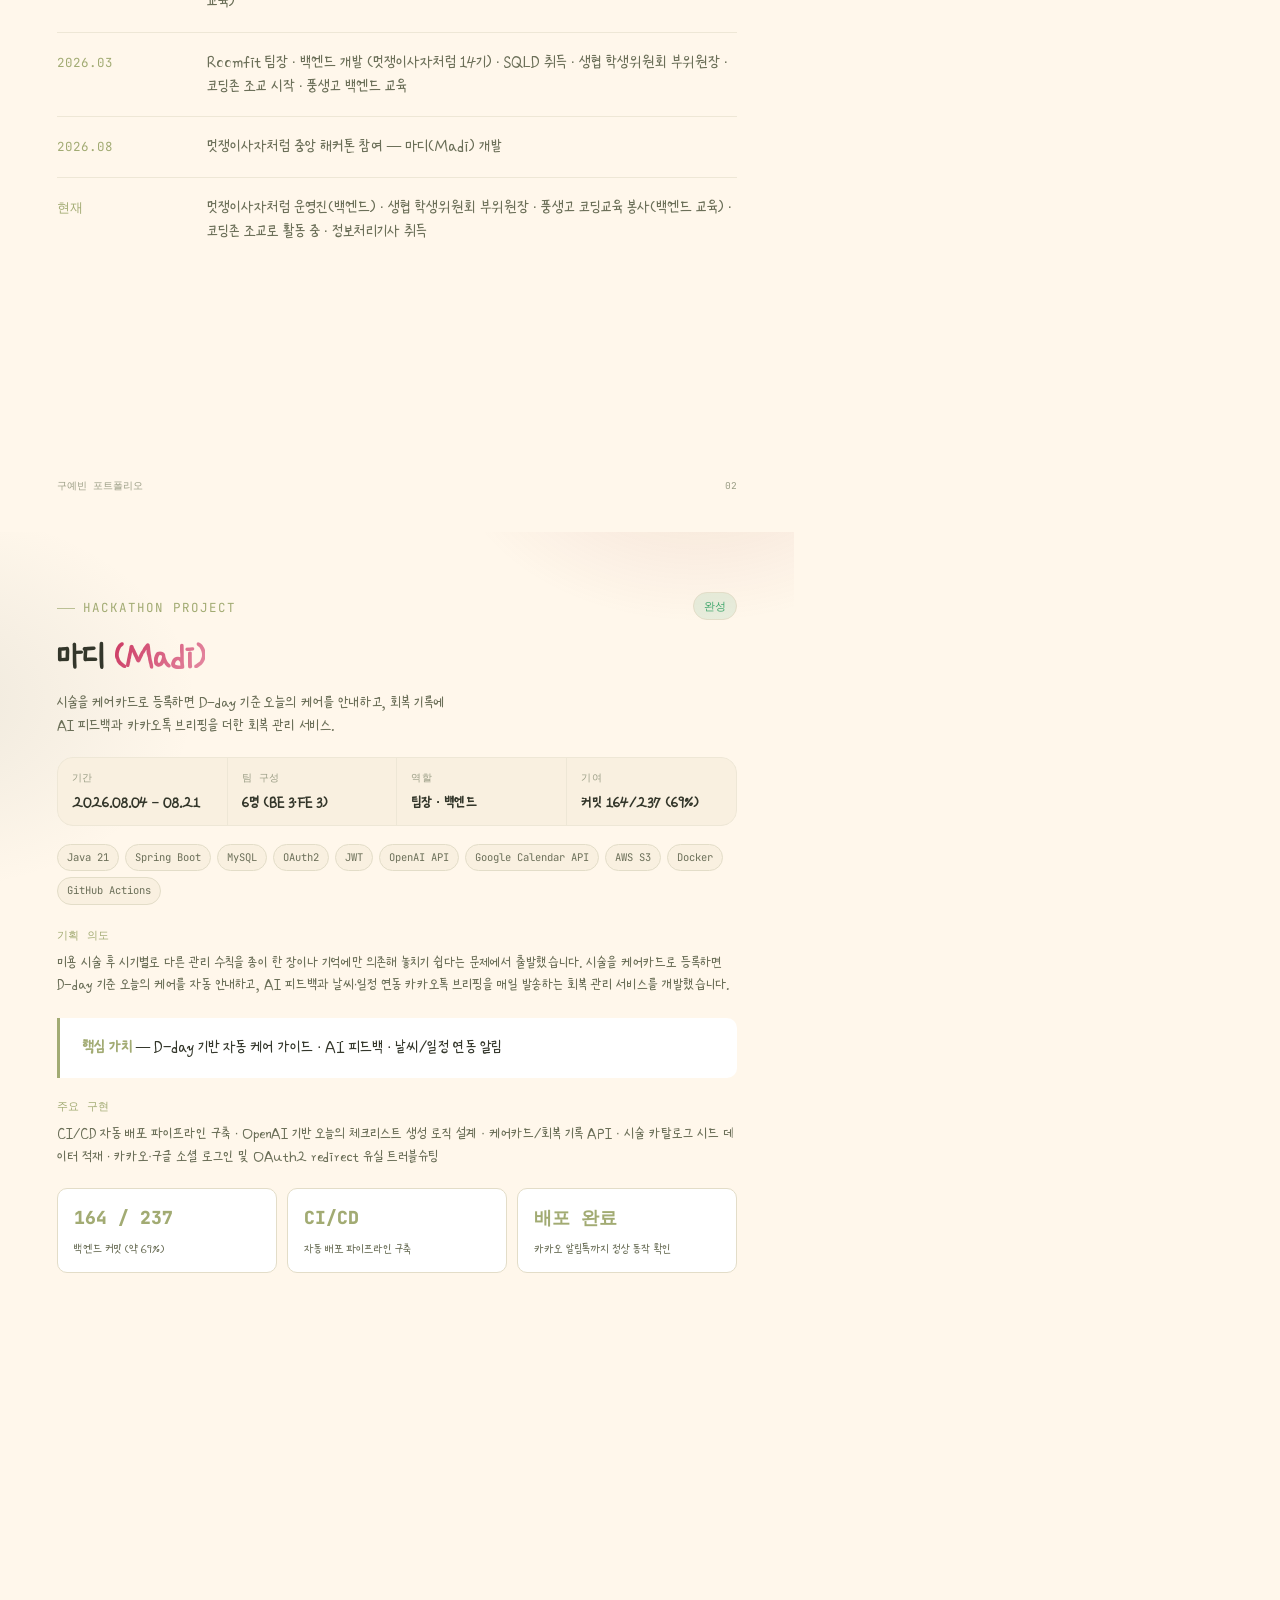
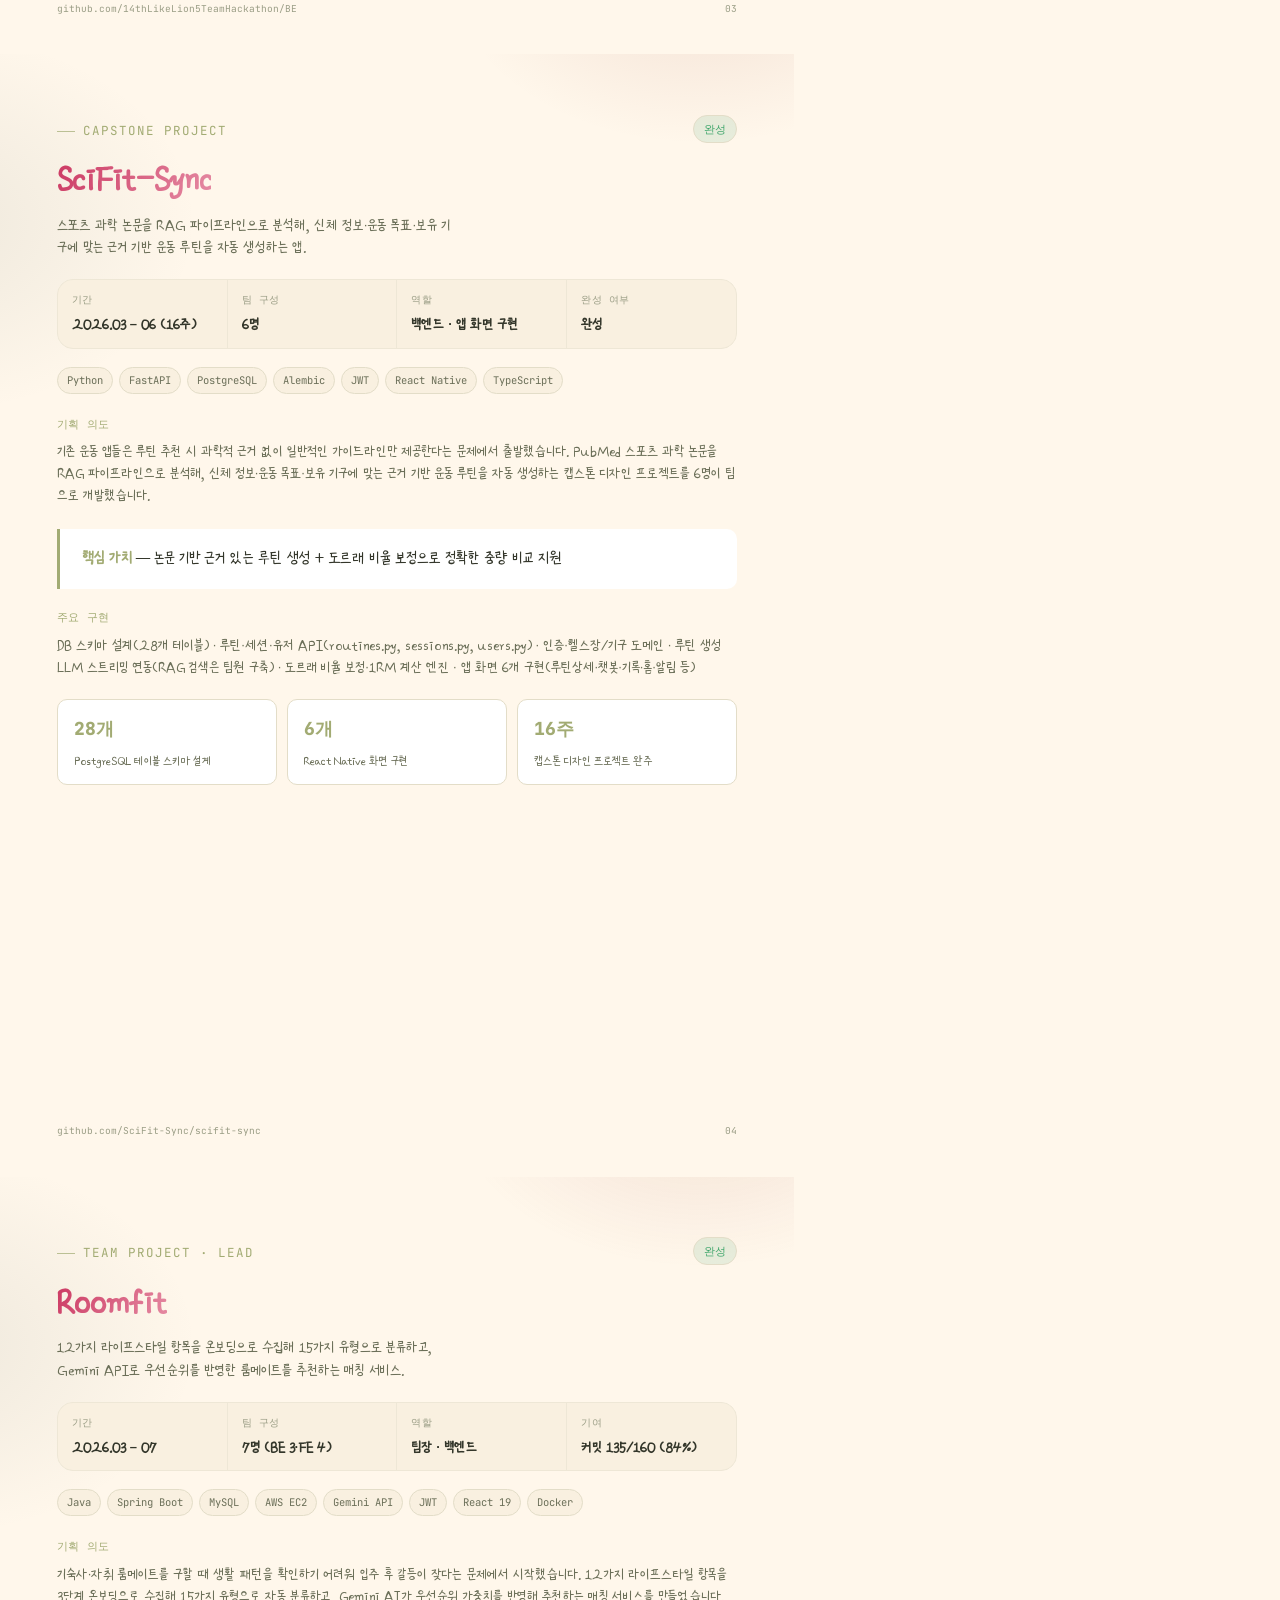
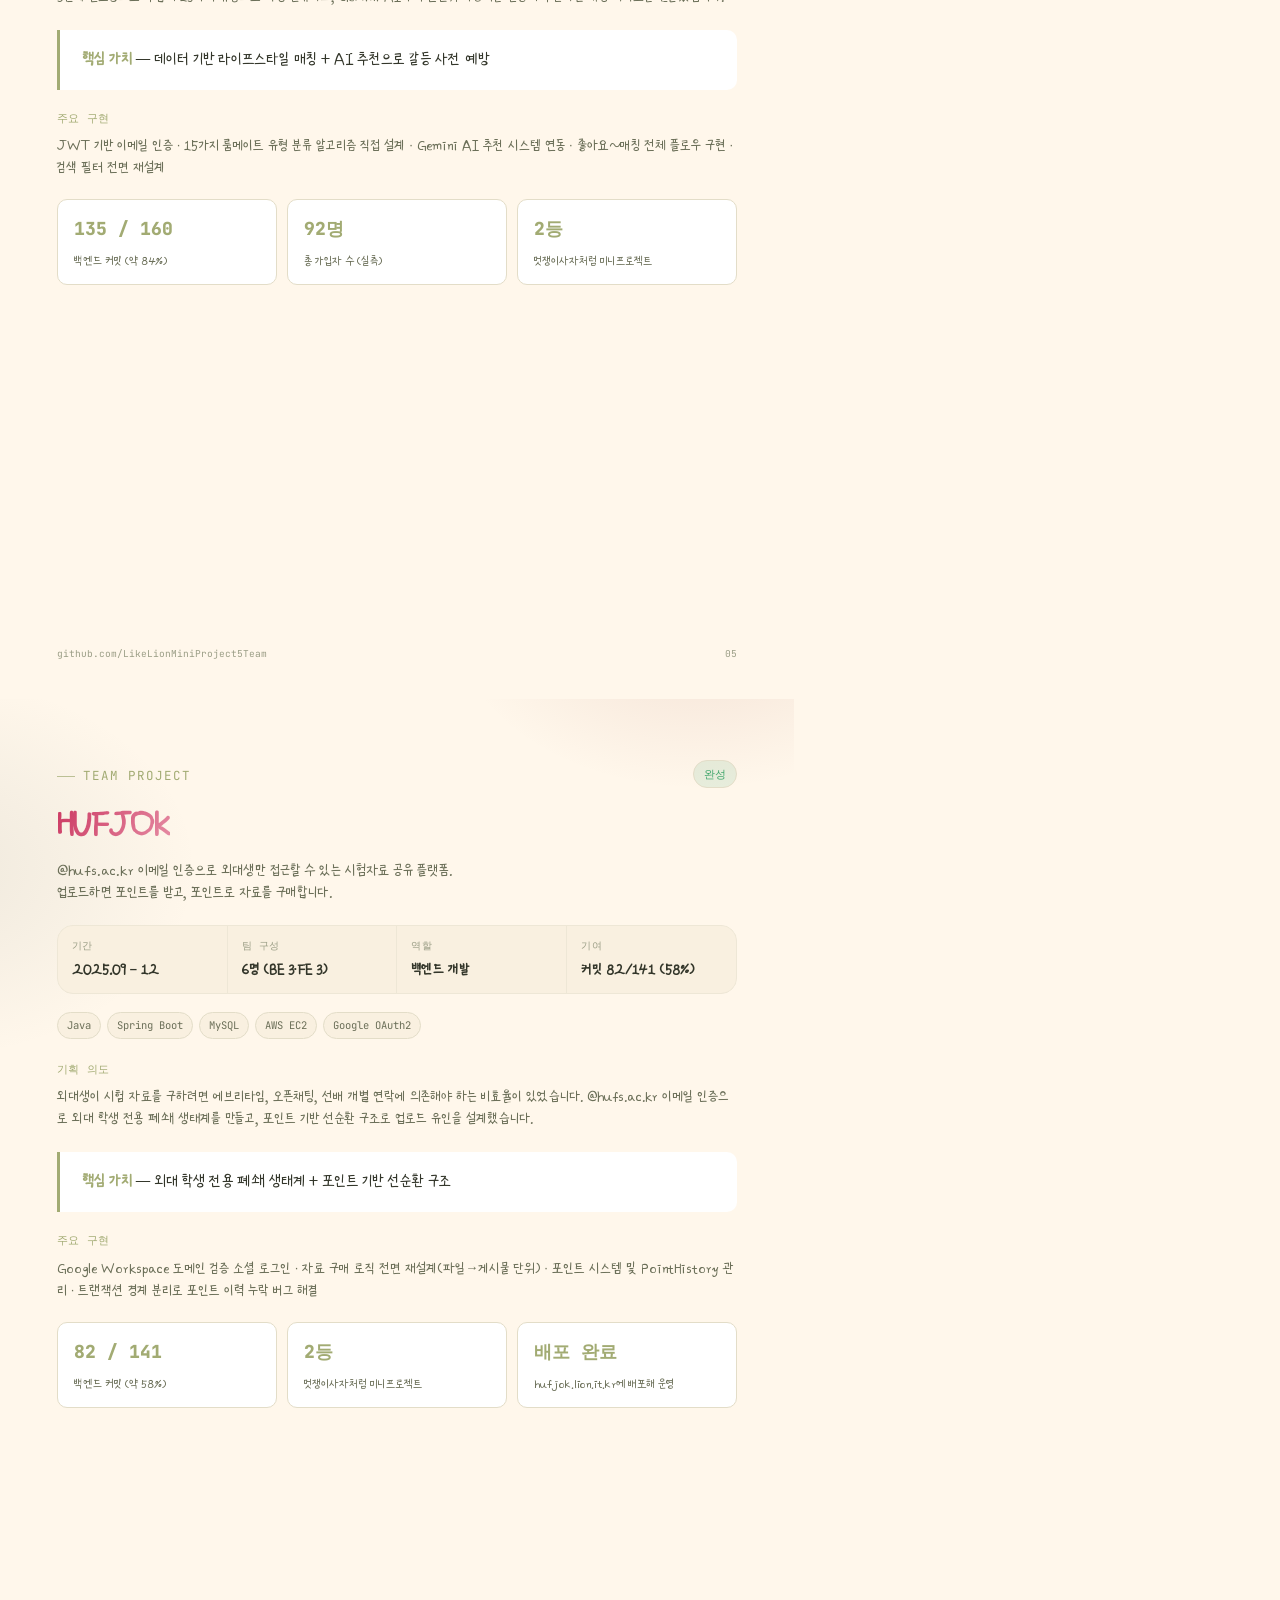
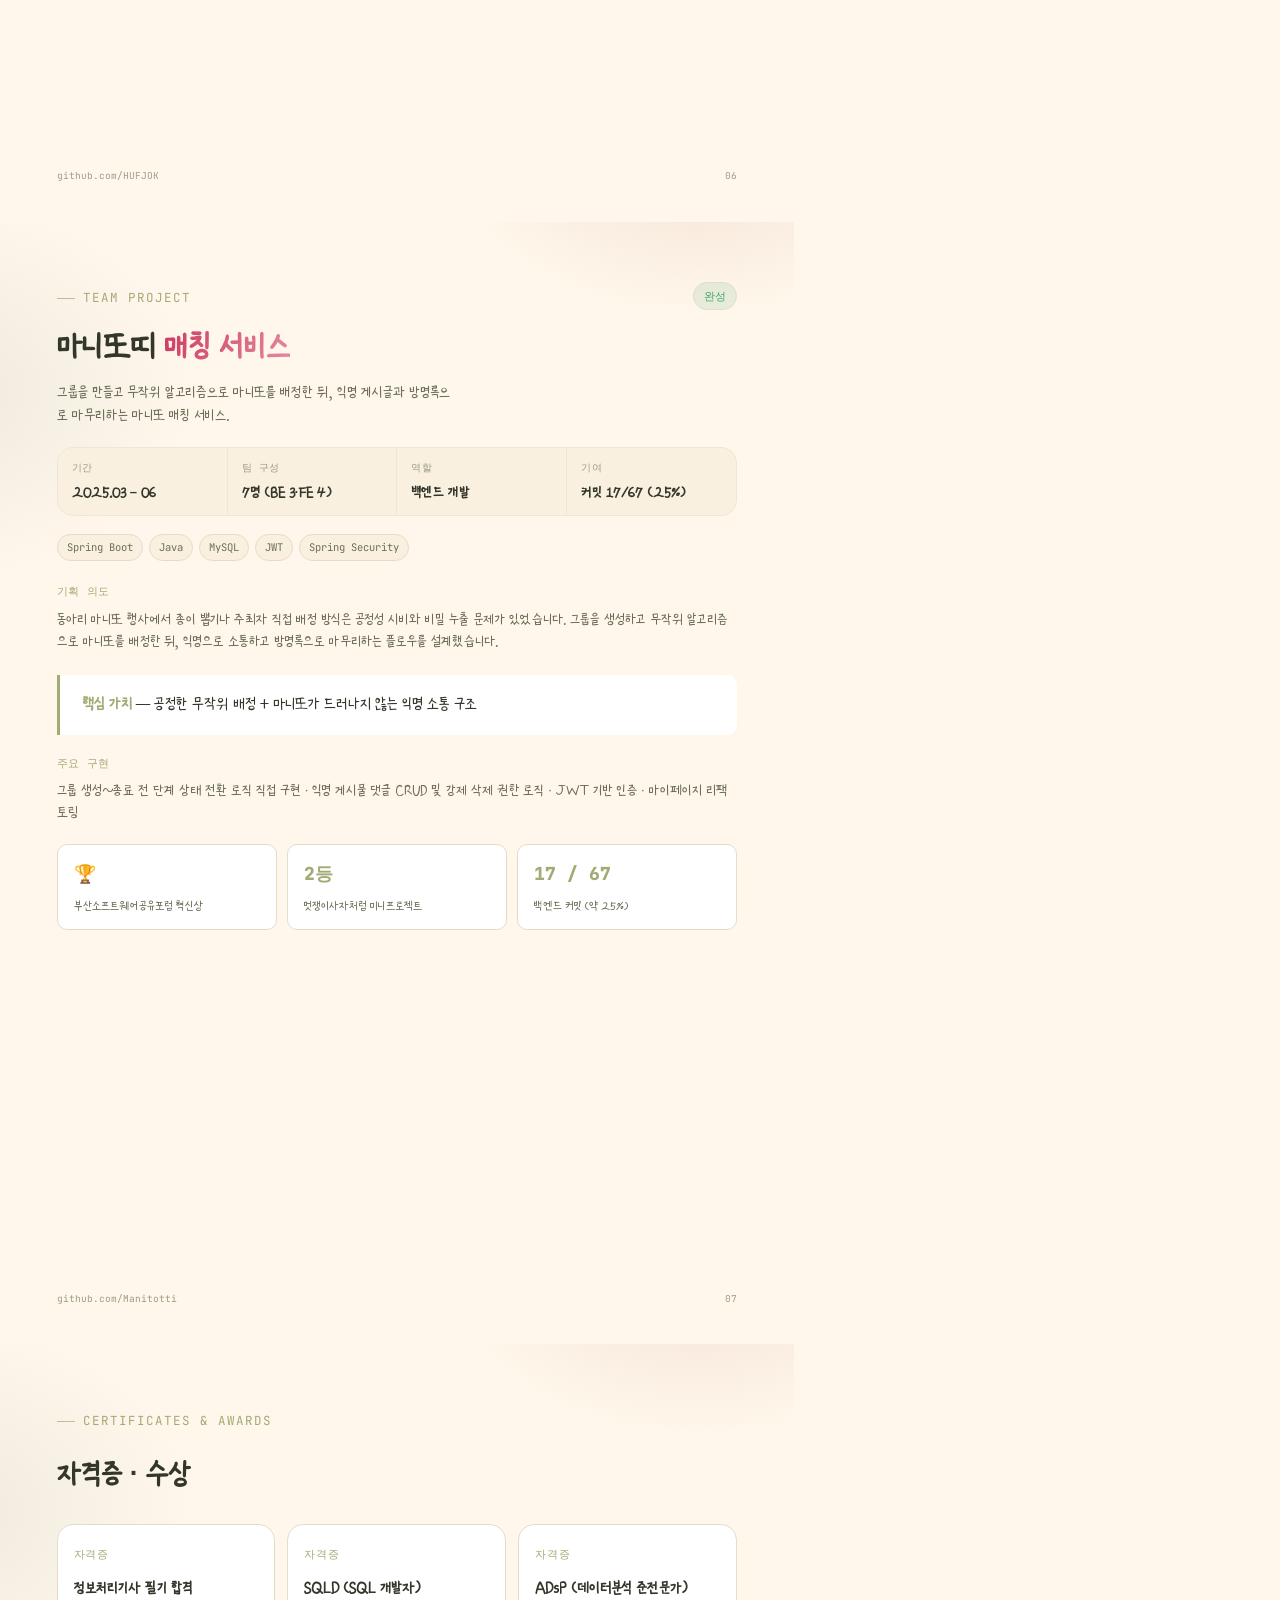
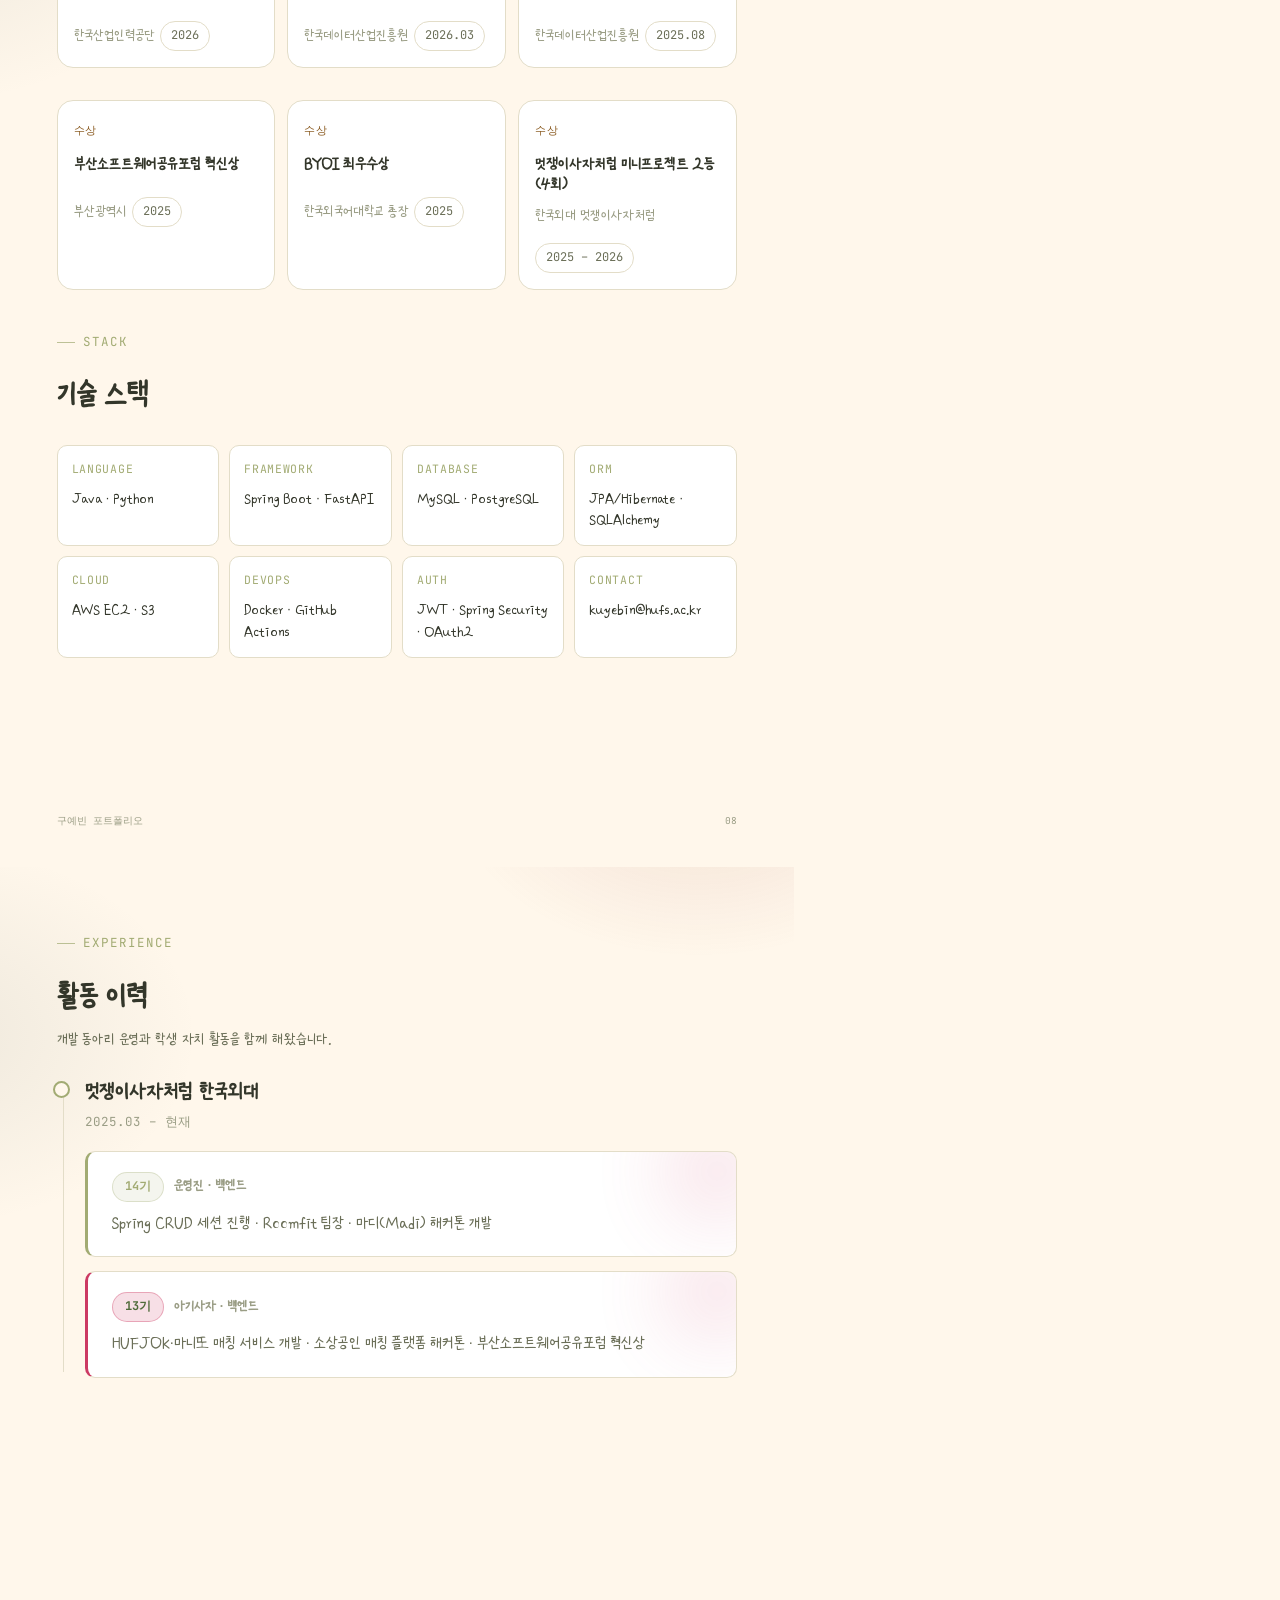
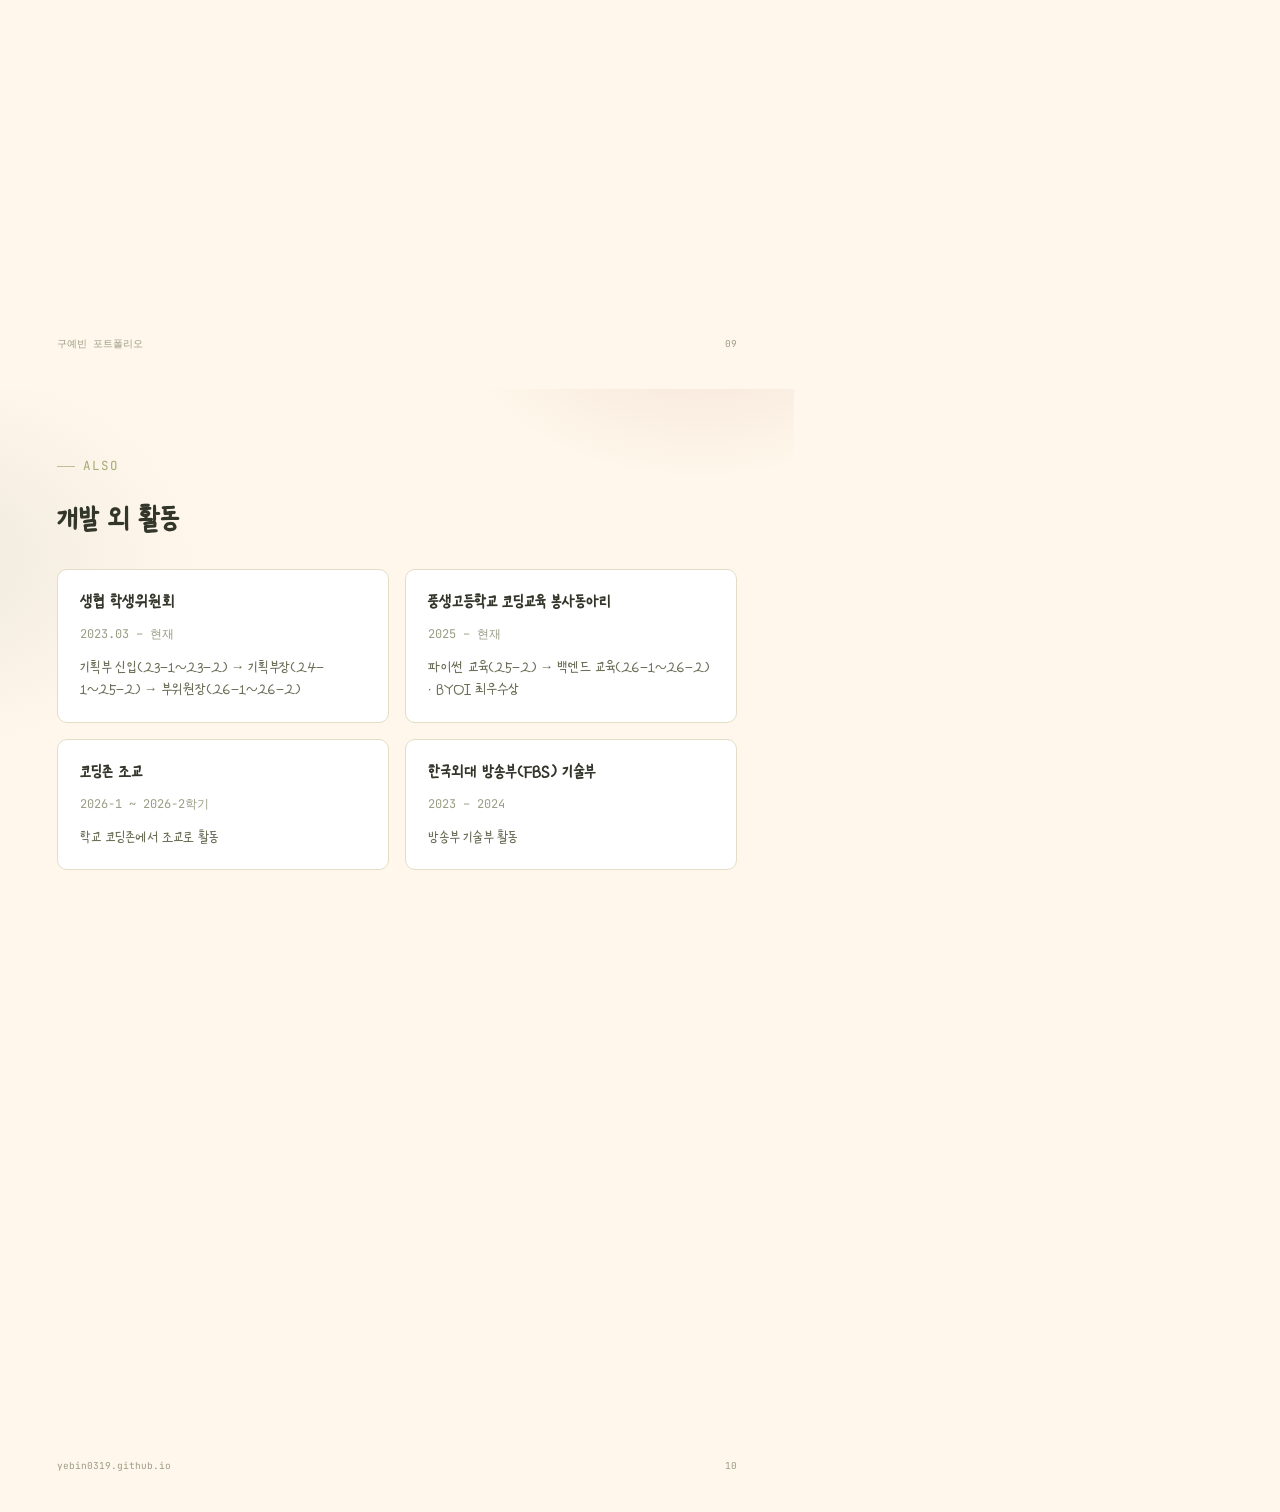
==== commit 113cb99e: "Remove hero photo, fix Roomfit dev period to July" ====
--- a/print/index.html
+++ b/print/index.html
@@ -9,7 +9,6 @@
 
 <!-- PAGE 1: Cover -->
 <section class="page cover">
-  <img src="../assets/img/profile.jpg" alt="구예빈" class="hero-avatar">
   <div class="eyebrow">Backend Developer</div>
   <h1>구예빈의 <span class="grad-text">포트폴리오</span></h1>
   <p class="lede" style="margin:0 auto;">한국외국어대학교 컴퓨터공학부 · Spring Boot 기반 백엔드 개발</p>
@@ -131,7 +130,7 @@
     <span class="status-badge">완성</span>
   </div>
   <div class="pj-meta">
-    <div><span class="k">기간</span><div class="v">2026.03 – 06</div></div>
+    <div><span class="k">기간</span><div class="v">2026.03 – 07</div></div>
     <div><span class="k">팀 구성</span><div class="v">7명 (BE 3·FE 4)</div></div>
     <div><span class="k">역할</span><div class="v">팀장 · 백엔드</div></div>
     <div><span class="k">기여</span><div class="v">커밋 135/160 (84%)</div></div>
--- a/print/style.css
+++ b/print/style.css
@@ -54,7 +54,6 @@
   text-align: center;
   min-height: 267mm;
 }
-.cover .hero-avatar { width: 132px; height: 132px; margin-bottom: 26px; }
 .cover h1 { font-size: 46px; margin-bottom: 14px; }
 .cover .eyebrow { justify-content: center; }
 .cover .cover-meta {
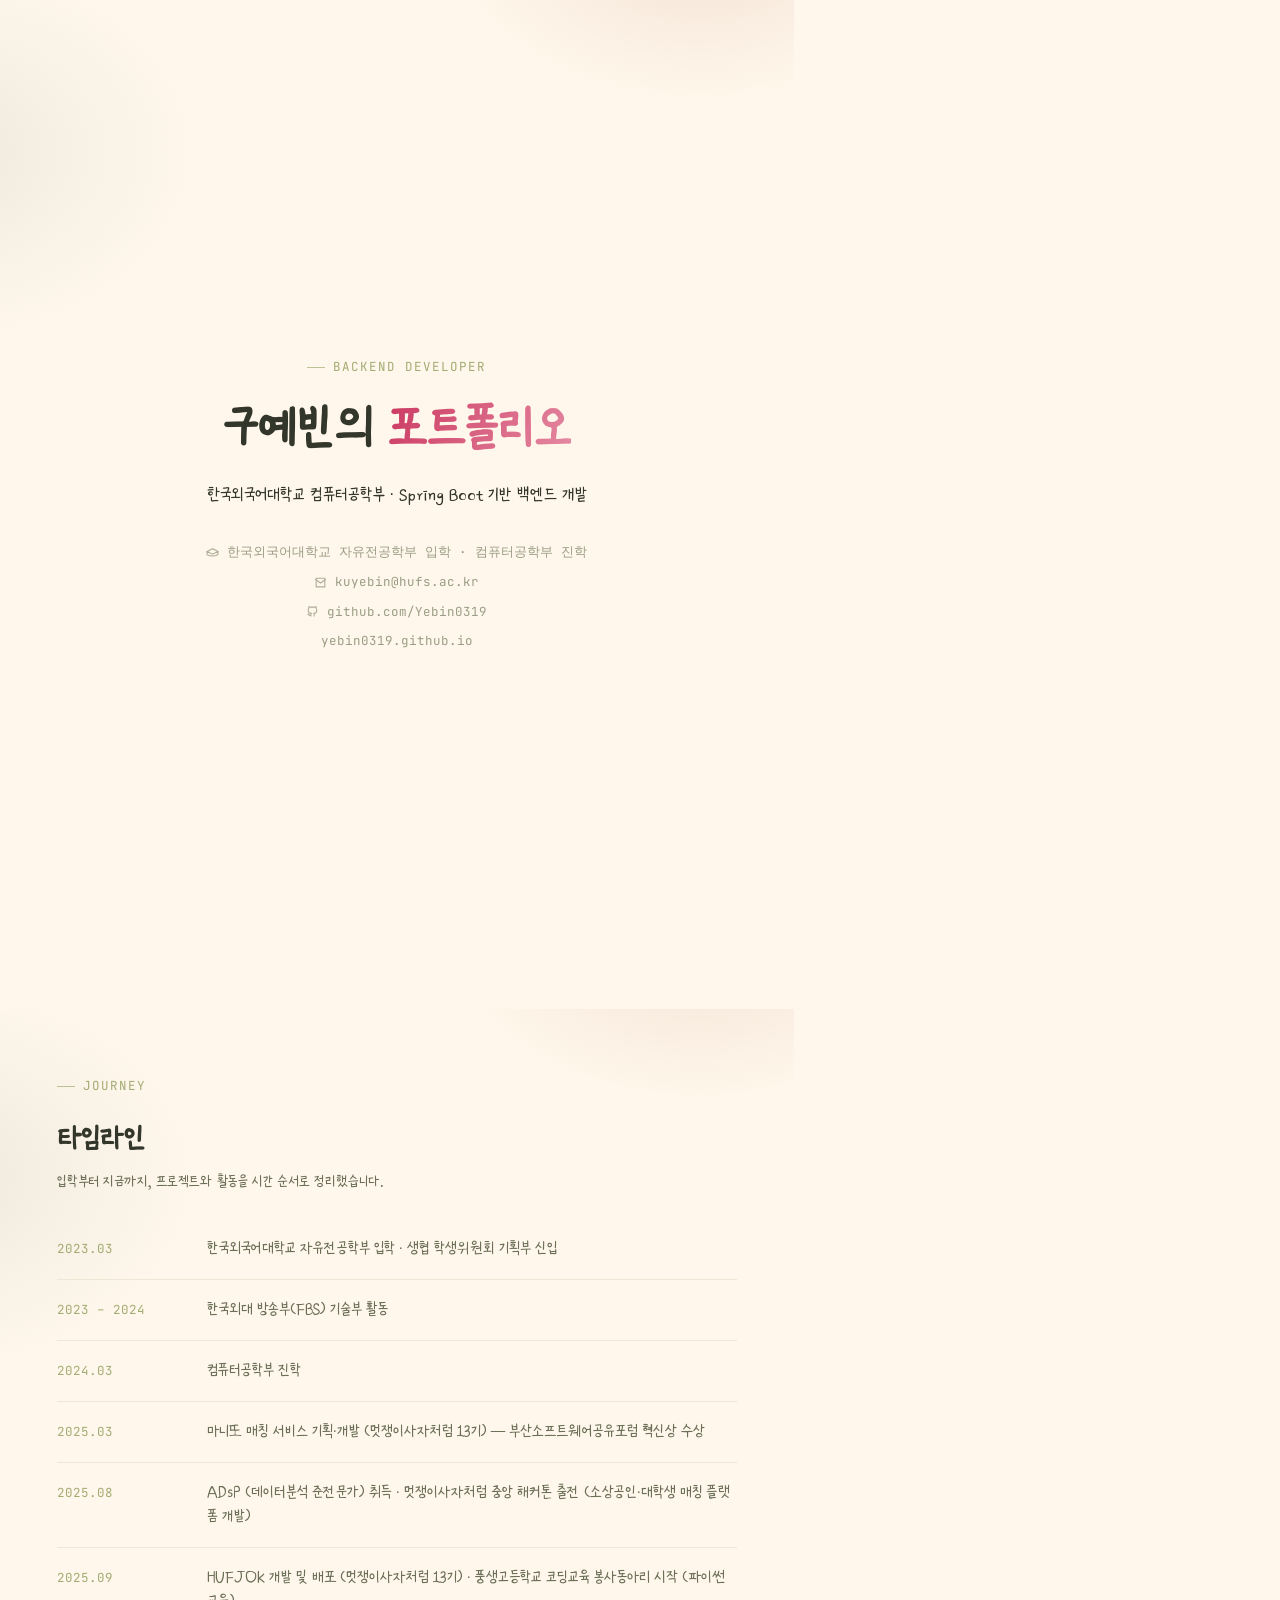
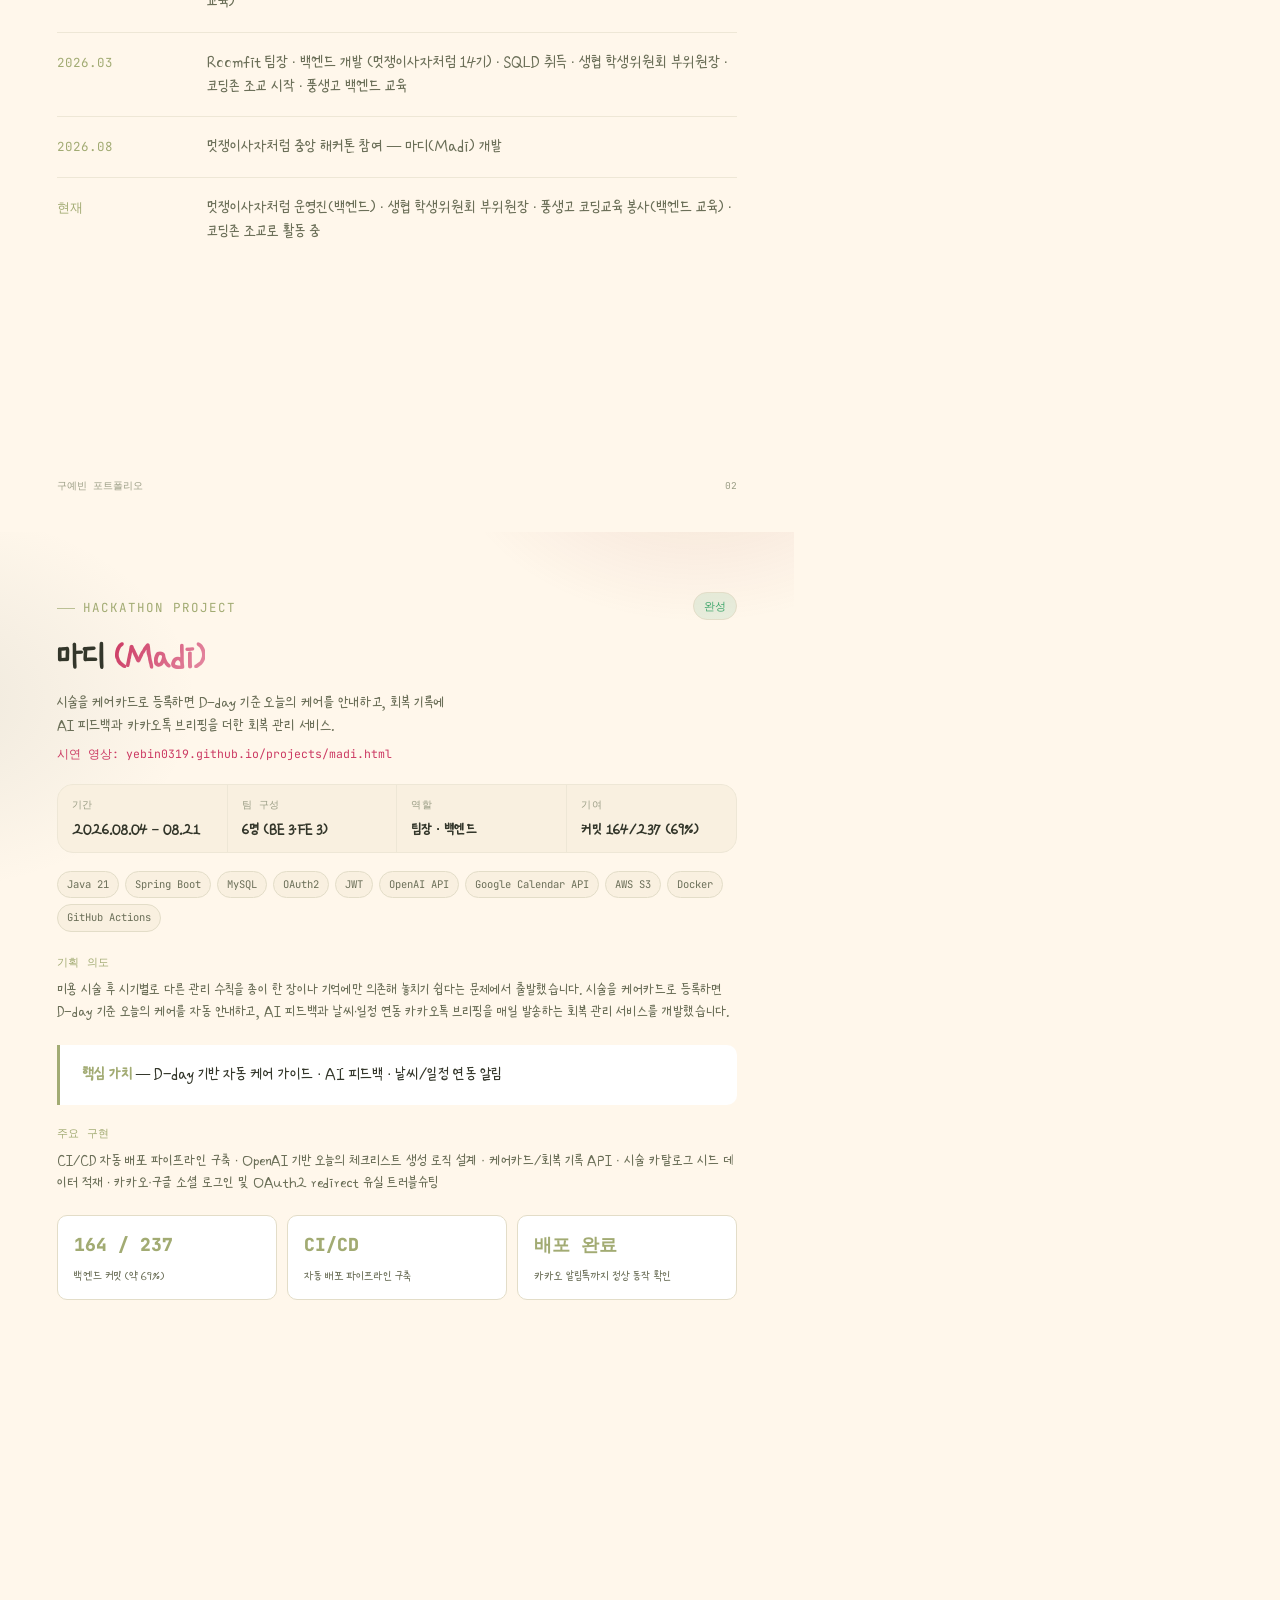
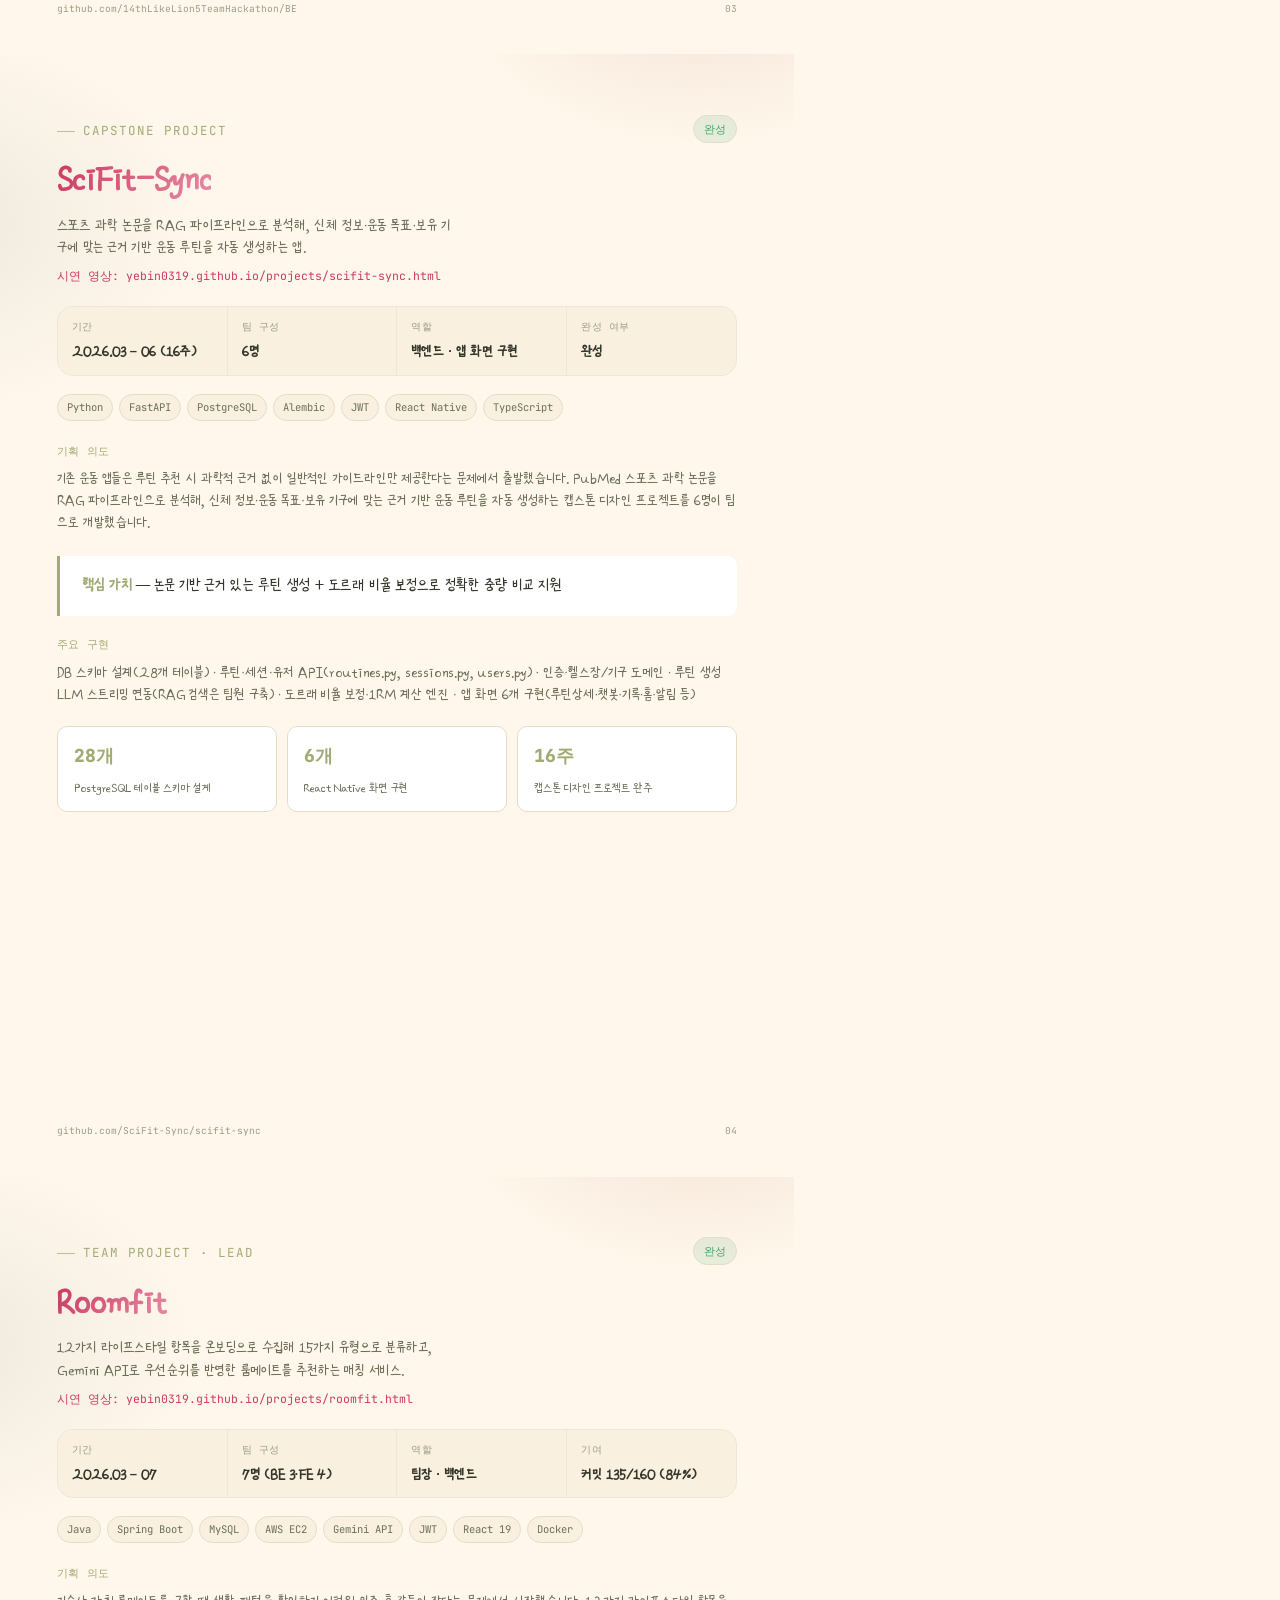
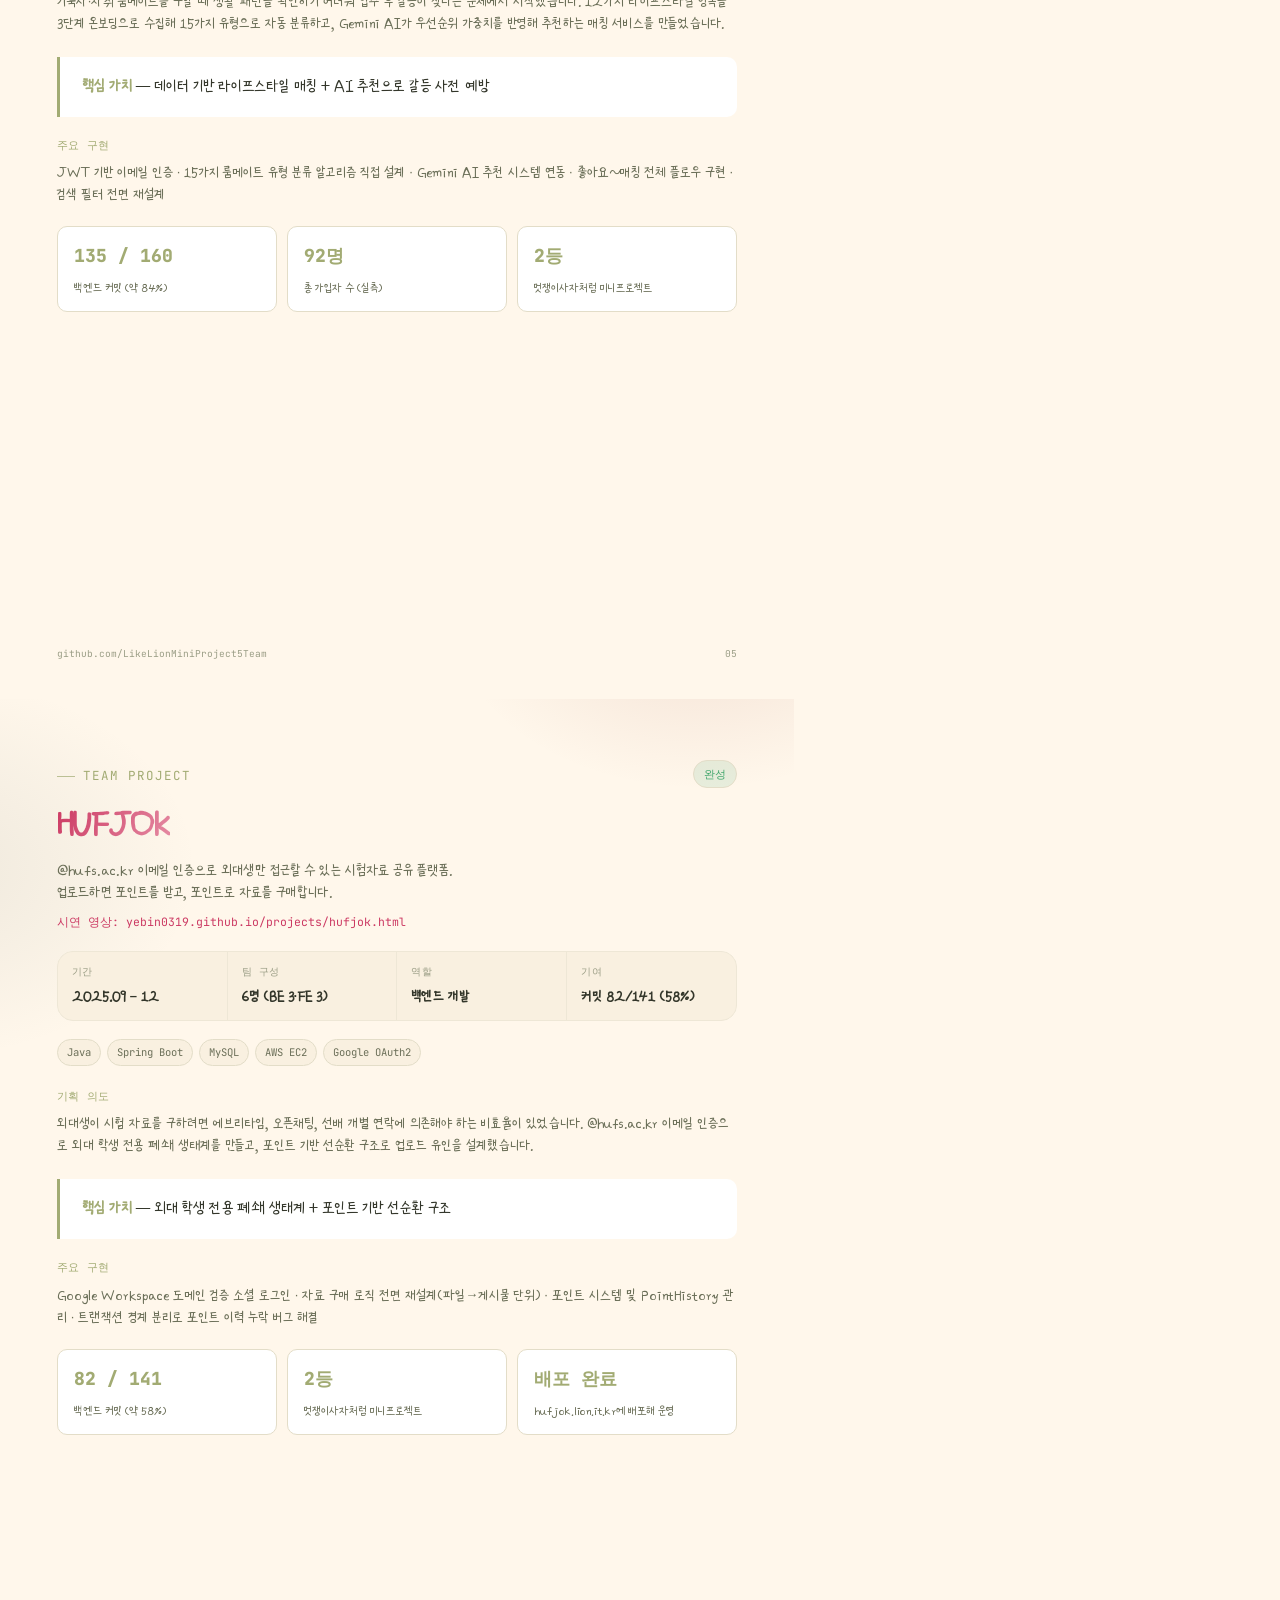
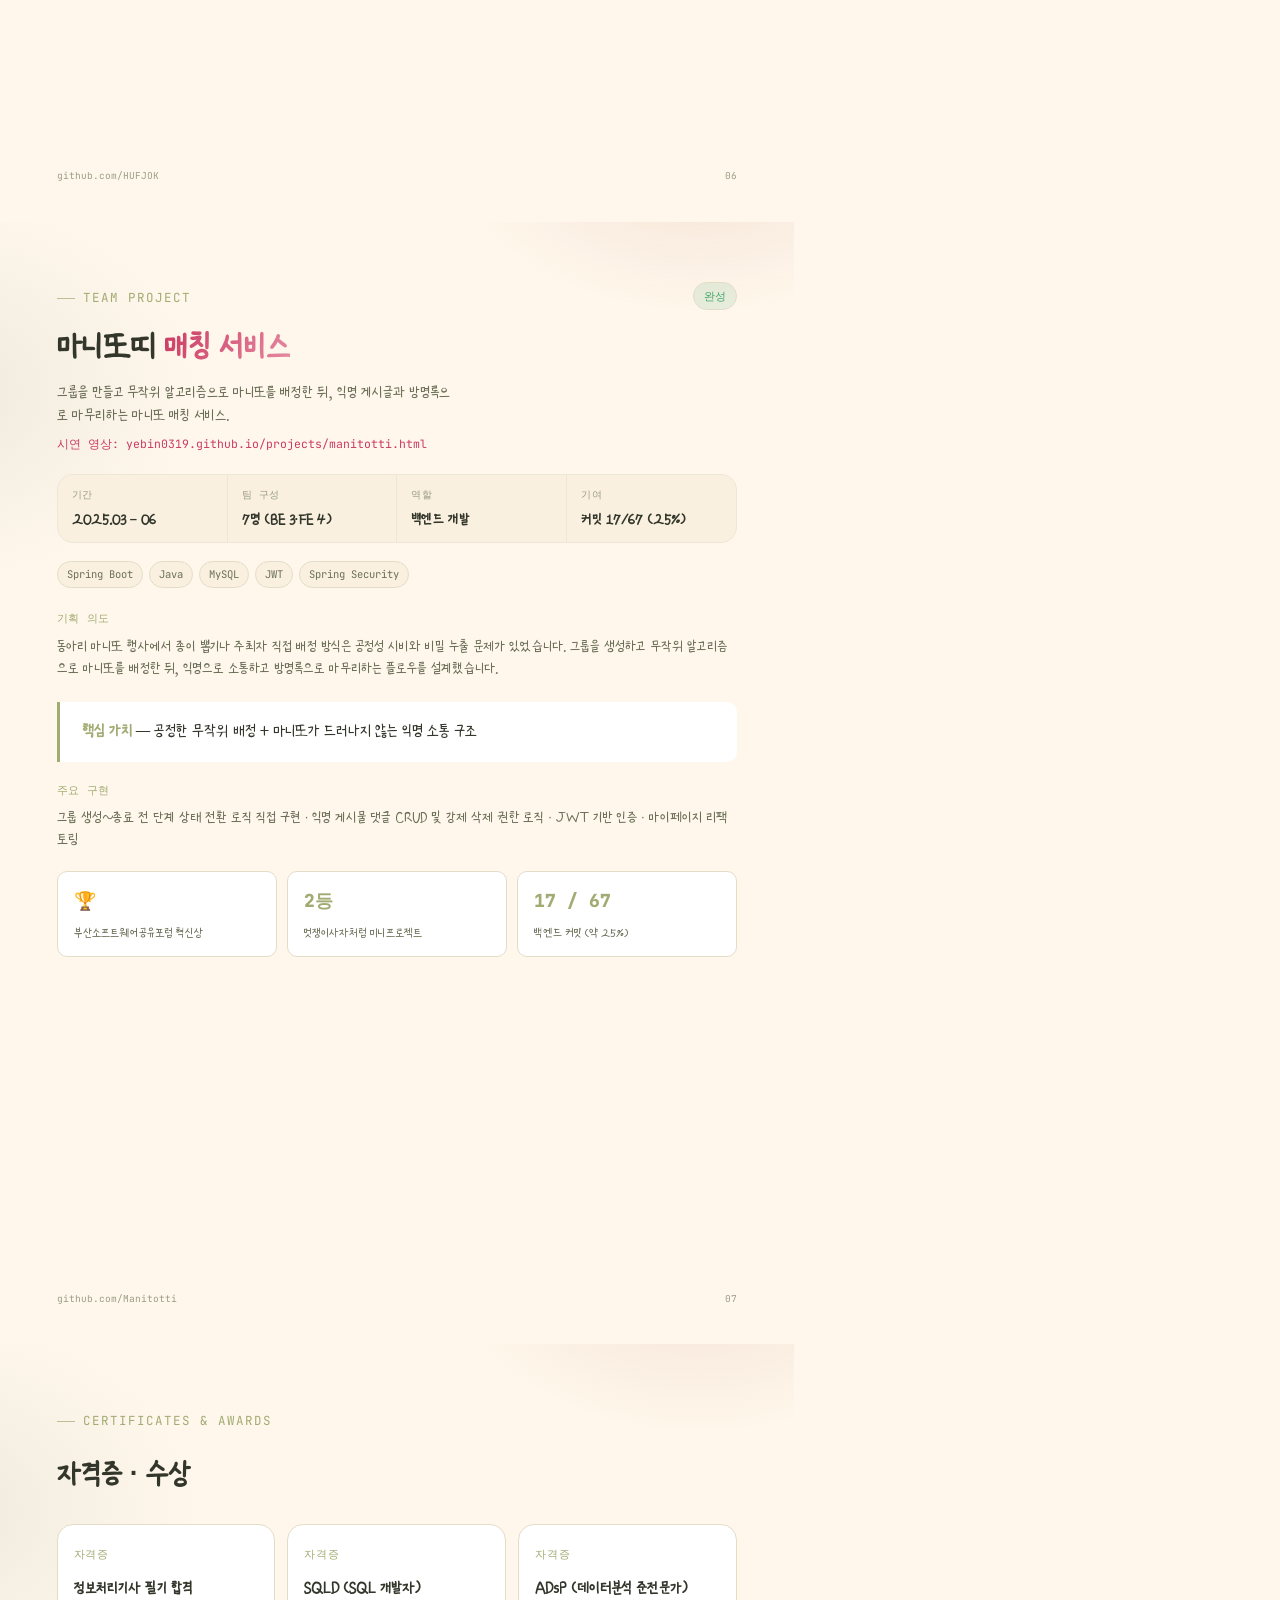
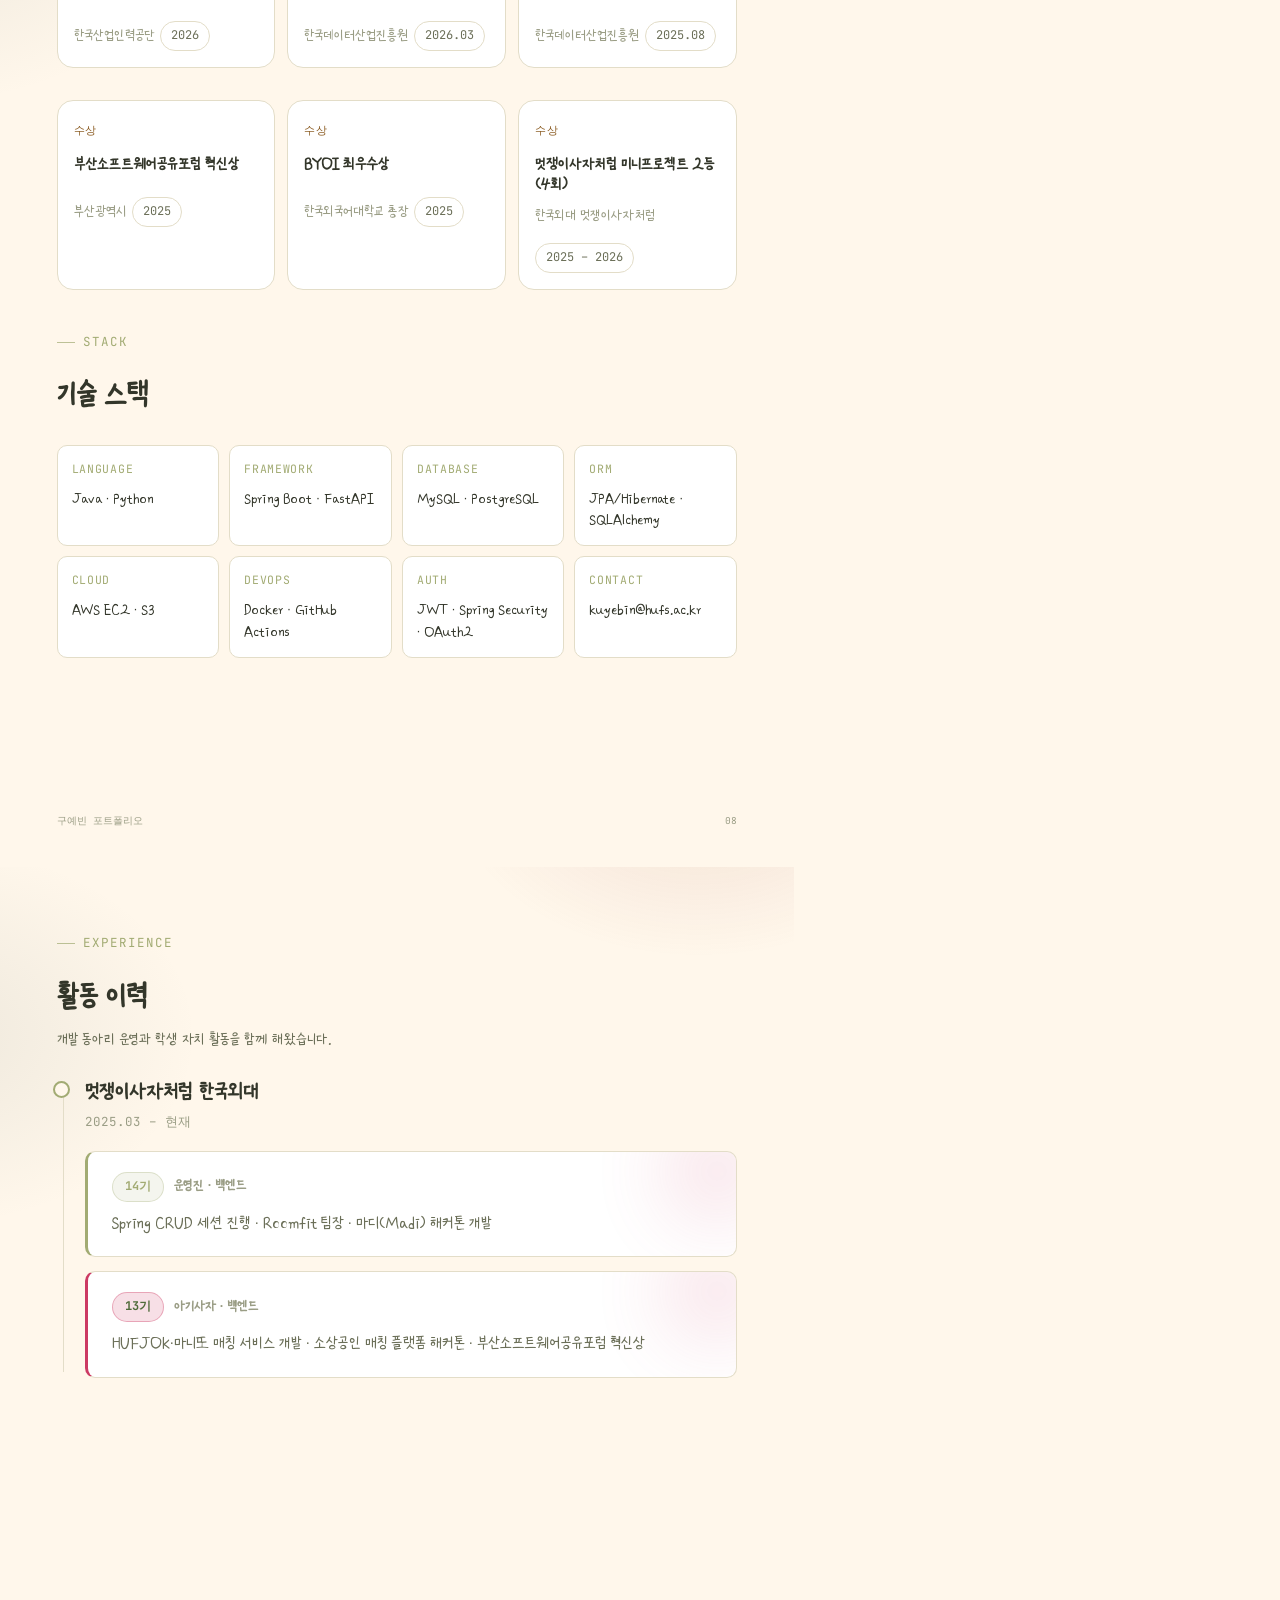
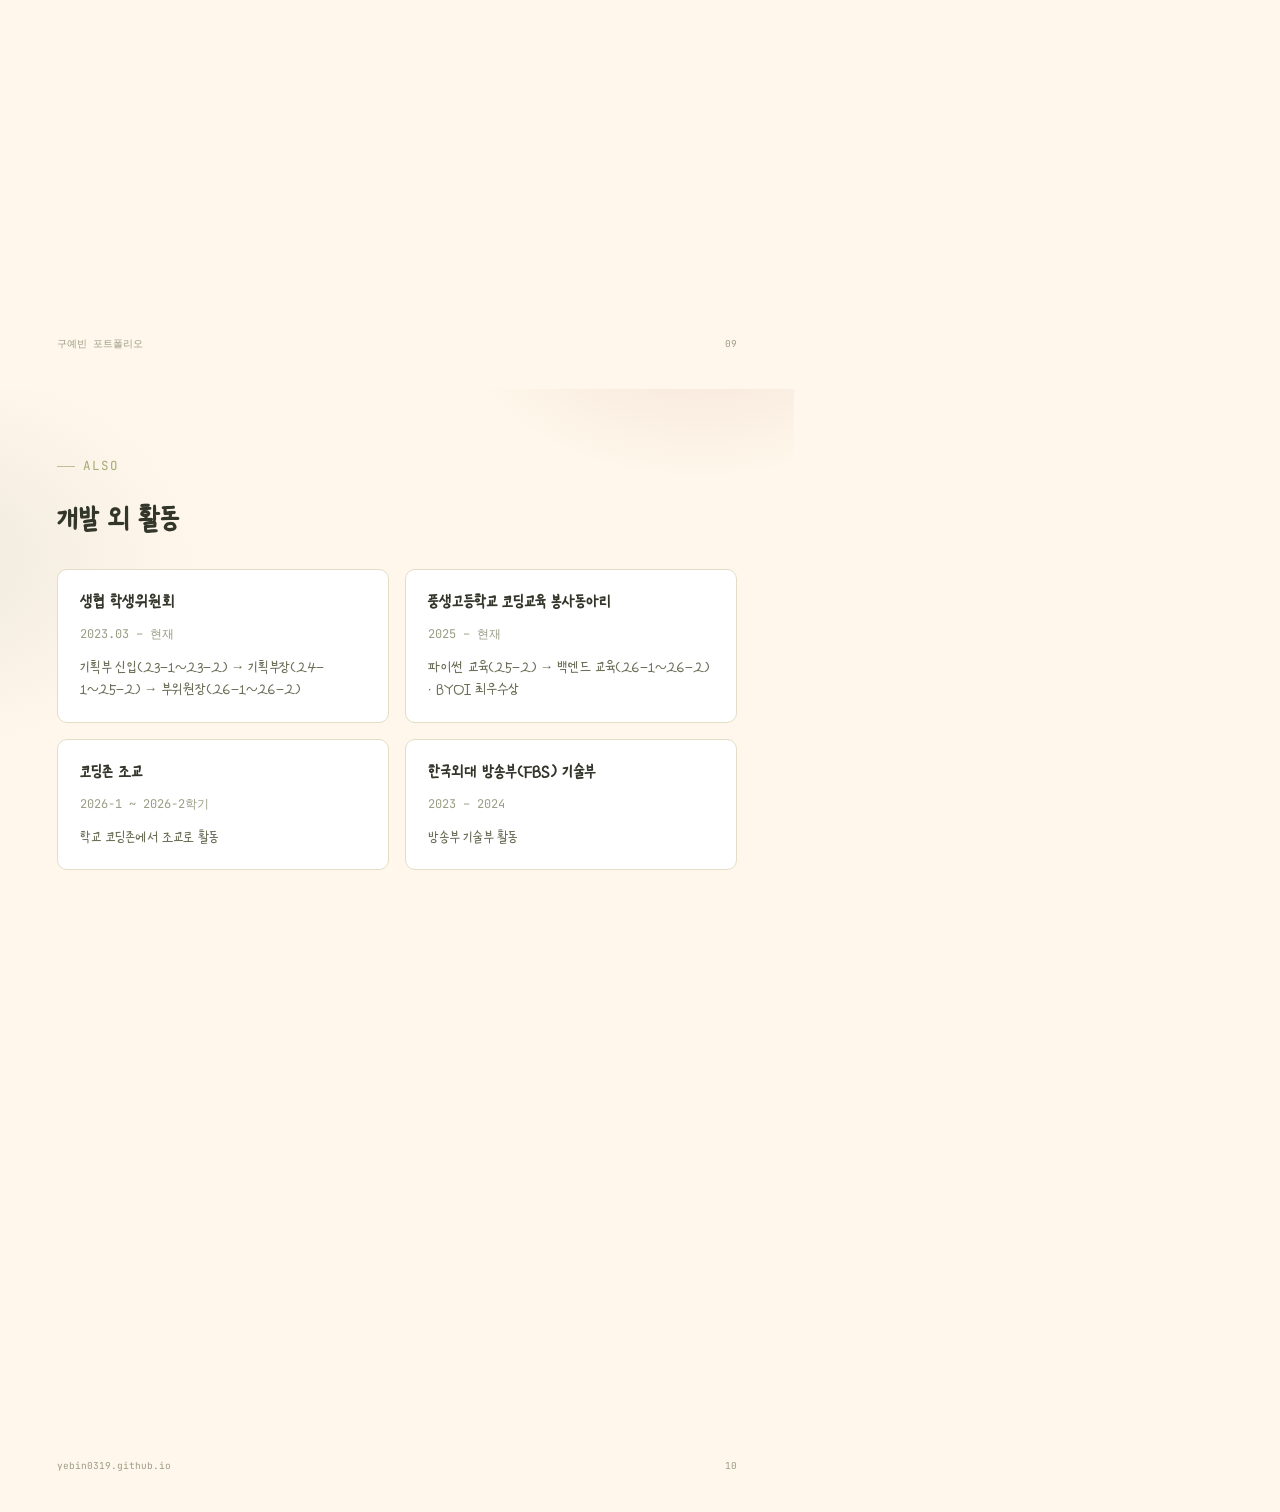
==== commit 0437e282: "Remove overclaimed cert from timeline, add demo video links to PDF" ====
--- a/print/index.html
+++ b/print/index.html
@@ -36,7 +36,7 @@
     <div class="tl-row"><div class="period">2025.09</div><div class="content">HUFJOK 개발 및 배포 (멋쟁이사자처럼 13기) · 풍생고등학교 코딩교육 봉사동아리 시작 (파이썬 교육)</div></div>
     <div class="tl-row"><div class="period">2026.03</div><div class="content">Roomfit 팀장 · 백엔드 개발 (멋쟁이사자처럼 14기) · SQLD 취득 · 생협 학생위원회 부위원장 · 코딩존 조교 시작 · 풍생고 백엔드 교육</div></div>
     <div class="tl-row"><div class="period">2026.08</div><div class="content">멋쟁이사자처럼 중앙 해커톤 참여 — 마디(Madi) 개발</div></div>
-    <div class="tl-row"><div class="period">현재</div><div class="content">멋쟁이사자처럼 운영진(백엔드) · 생협 학생위원회 부위원장 · 풍생고 코딩교육 봉사(백엔드 교육) · 코딩존 조교로 활동 중 · 정보처리기사 취득</div></div>
+    <div class="tl-row"><div class="period">현재</div><div class="content">멋쟁이사자처럼 운영진(백엔드) · 생협 학생위원회 부위원장 · 풍생고 코딩교육 봉사(백엔드 교육) · 코딩존 조교로 활동 중</div></div>
   </div>
   <div class="pg-footer"><span>구예빈 포트폴리오</span><span>02</span></div>
 </section>
@@ -48,6 +48,7 @@
       <div class="eyebrow">Hackathon Project</div>
       <div class="pj-title">마디 <span class="grad-text">(Madi)</span></div>
       <p class="pj-tagline">시술을 케어카드로 등록하면 D-day 기준 오늘의 케어를 안내하고, 회복 기록에 AI 피드백과 카카오톡 브리핑을 더한 회복 관리 서비스.</p>
+      <p class="pj-video-link">시연 영상: yebin0319.github.io/projects/madi.html</p>
     </div>
     <span class="status-badge">완성</span>
   </div>
@@ -87,6 +88,7 @@
       <div class="eyebrow">Capstone Project</div>
       <div class="pj-title"><span class="grad-text">SciFit-Sync</span></div>
       <p class="pj-tagline">스포츠 과학 논문을 RAG 파이프라인으로 분석해, 신체 정보·운동 목표·보유 기구에 맞는 근거 기반 운동 루틴을 자동 생성하는 앱.</p>
+      <p class="pj-video-link">시연 영상: yebin0319.github.io/projects/scifit-sync.html</p>
     </div>
     <span class="status-badge">완성</span>
   </div>
@@ -126,6 +128,7 @@
       <div class="eyebrow">Team Project · Lead</div>
       <div class="pj-title"><span class="grad-text">Roomfit</span></div>
       <p class="pj-tagline">12가지 라이프스타일 항목을 온보딩으로 수집해 15가지 유형으로 분류하고, Gemini API로 우선순위를 반영한 룸메이트를 추천하는 매칭 서비스.</p>
+      <p class="pj-video-link">시연 영상: yebin0319.github.io/projects/roomfit.html</p>
     </div>
     <span class="status-badge">완성</span>
   </div>
@@ -165,6 +168,7 @@
       <div class="eyebrow">Team Project</div>
       <div class="pj-title"><span class="grad-text">HUFJOK</span></div>
       <p class="pj-tagline">@hufs.ac.kr 이메일 인증으로 외대생만 접근할 수 있는 시험자료 공유 플랫폼. 업로드하면 포인트를 받고, 포인트로 자료를 구매합니다.</p>
+      <p class="pj-video-link">시연 영상: yebin0319.github.io/projects/hufjok.html</p>
     </div>
     <span class="status-badge">완성</span>
   </div>
@@ -203,6 +207,7 @@
       <div class="eyebrow">Team Project</div>
       <div class="pj-title">마니또띠 <span class="grad-text">매칭 서비스</span></div>
       <p class="pj-tagline">그룹을 만들고 무작위 알고리즘으로 마니또를 배정한 뒤, 익명 게시글과 방명록으로 마무리하는 마니또 매칭 서비스.</p>
+      <p class="pj-video-link">시연 영상: yebin0319.github.io/projects/manitotti.html</p>
     </div>
     <span class="status-badge">완성</span>
   </div>
--- a/print/style.css
+++ b/print/style.css
@@ -77,6 +77,7 @@
 .pj-top { display: flex; justify-content: space-between; align-items: flex-start; gap: 20px; margin-bottom: 20px; }
 .pj-title { font-size: 30px; font-weight: 800; letter-spacing: -0.01em; }
 .pj-tagline { color: var(--text-dim); font-size: 13.5px; margin-top: 10px; max-width: 400px; }
+.pj-video-link { font-family: var(--font-mono); font-size: 11.5px; color: var(--accent-2); margin-top: 8px; }
 .pj-meta {
   display: grid;
   grid-template-columns: repeat(4, 1fr);
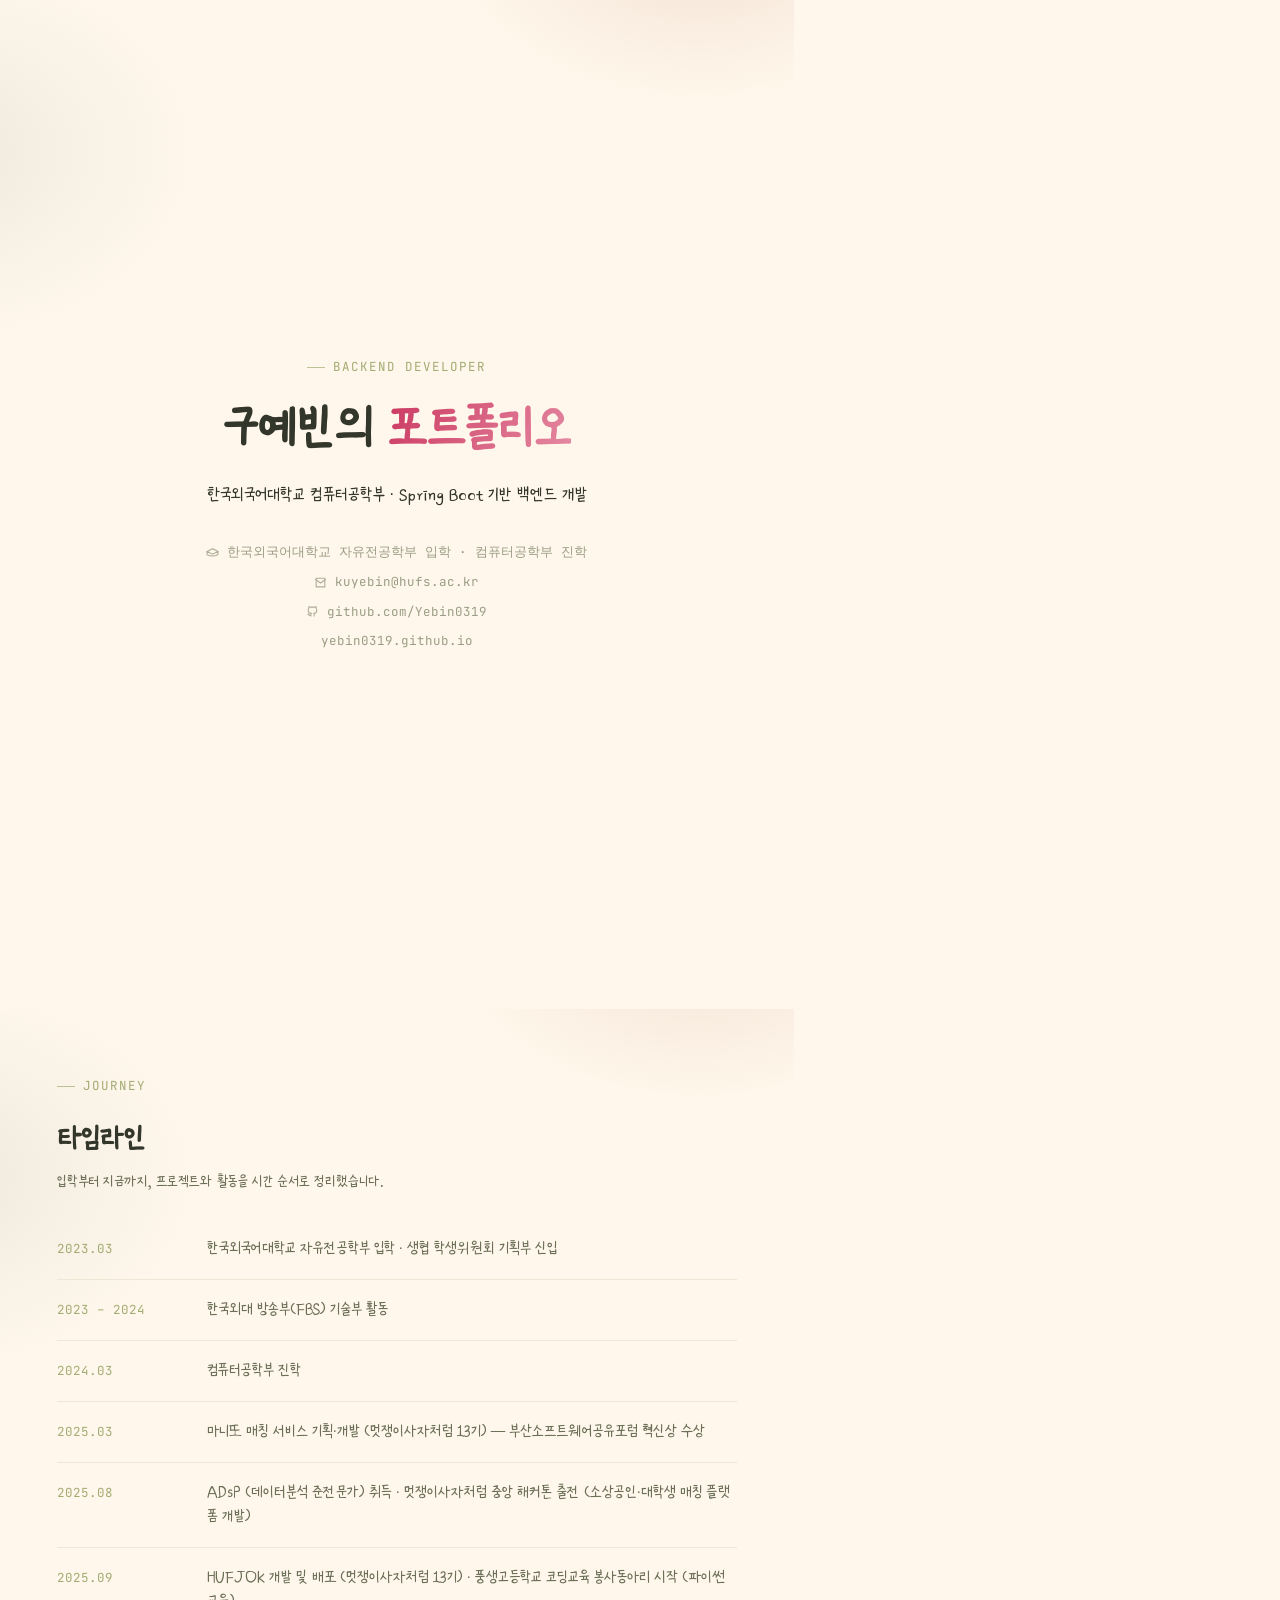
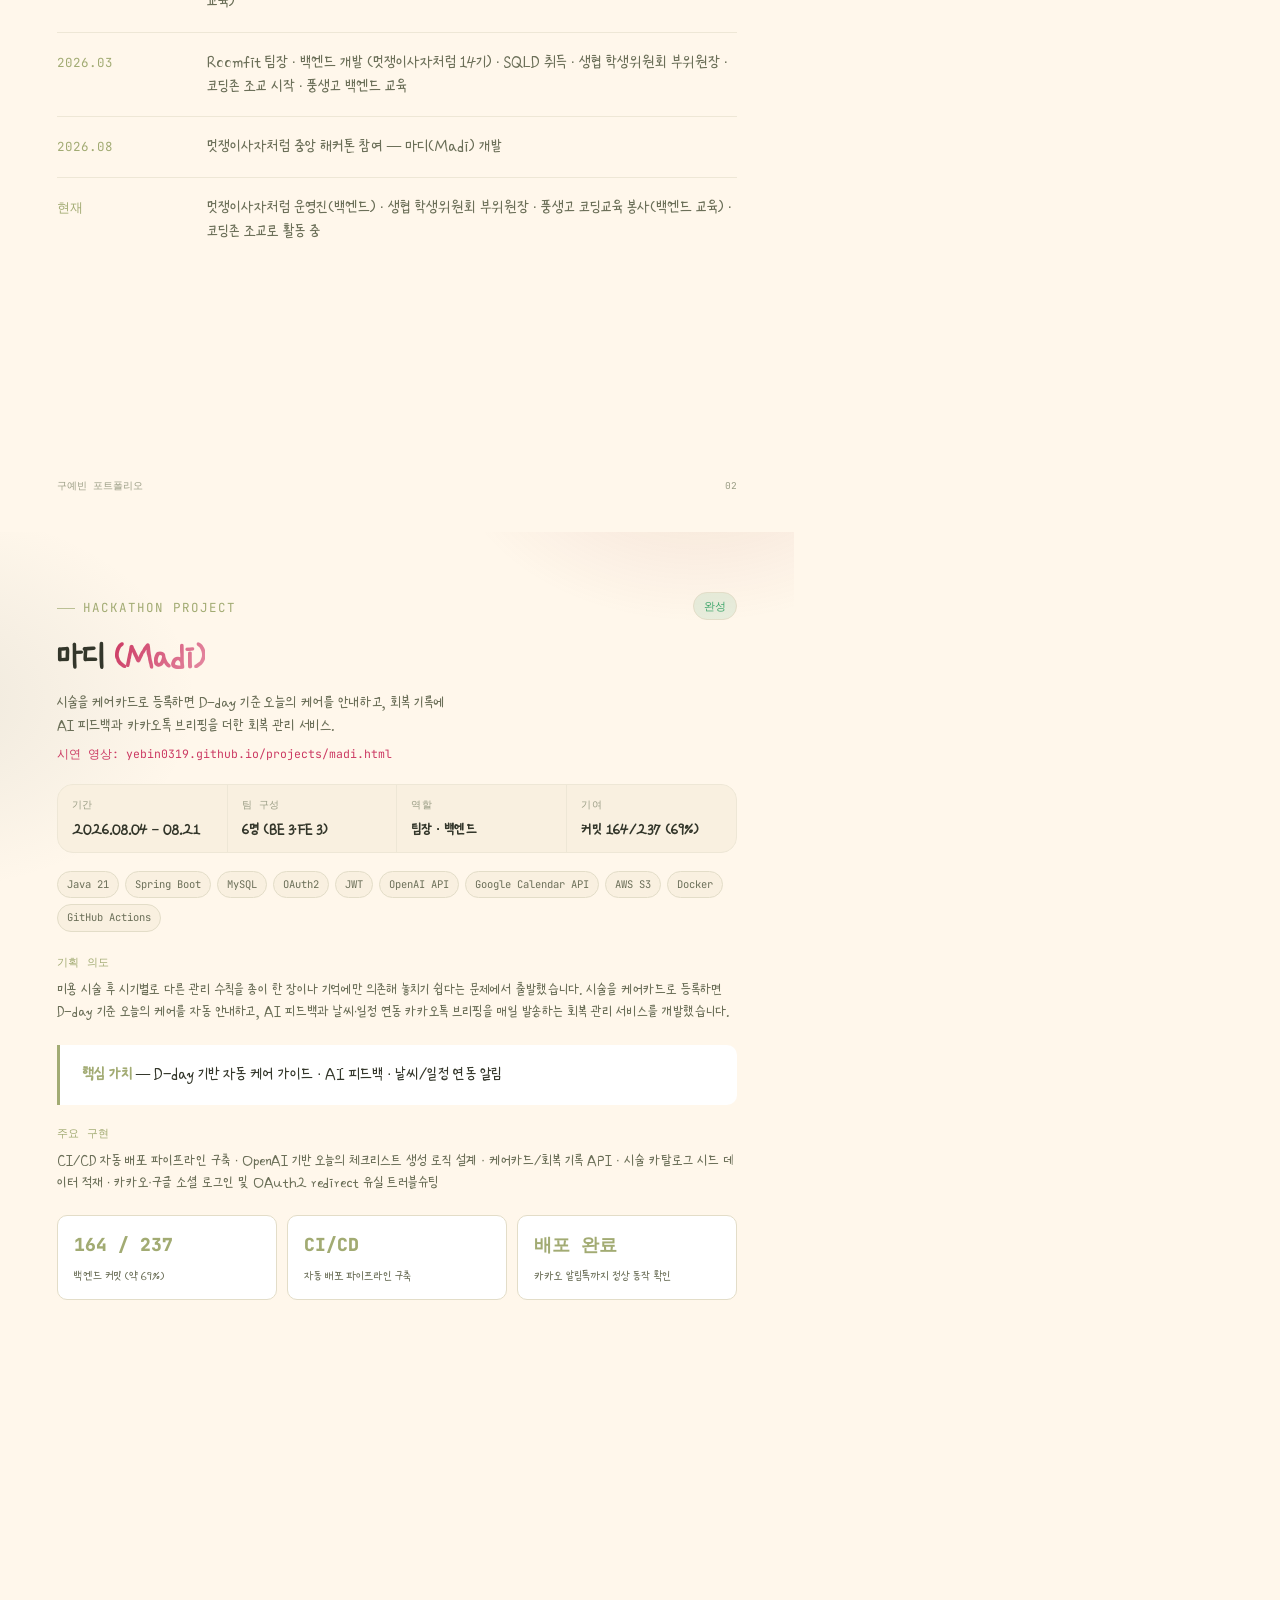
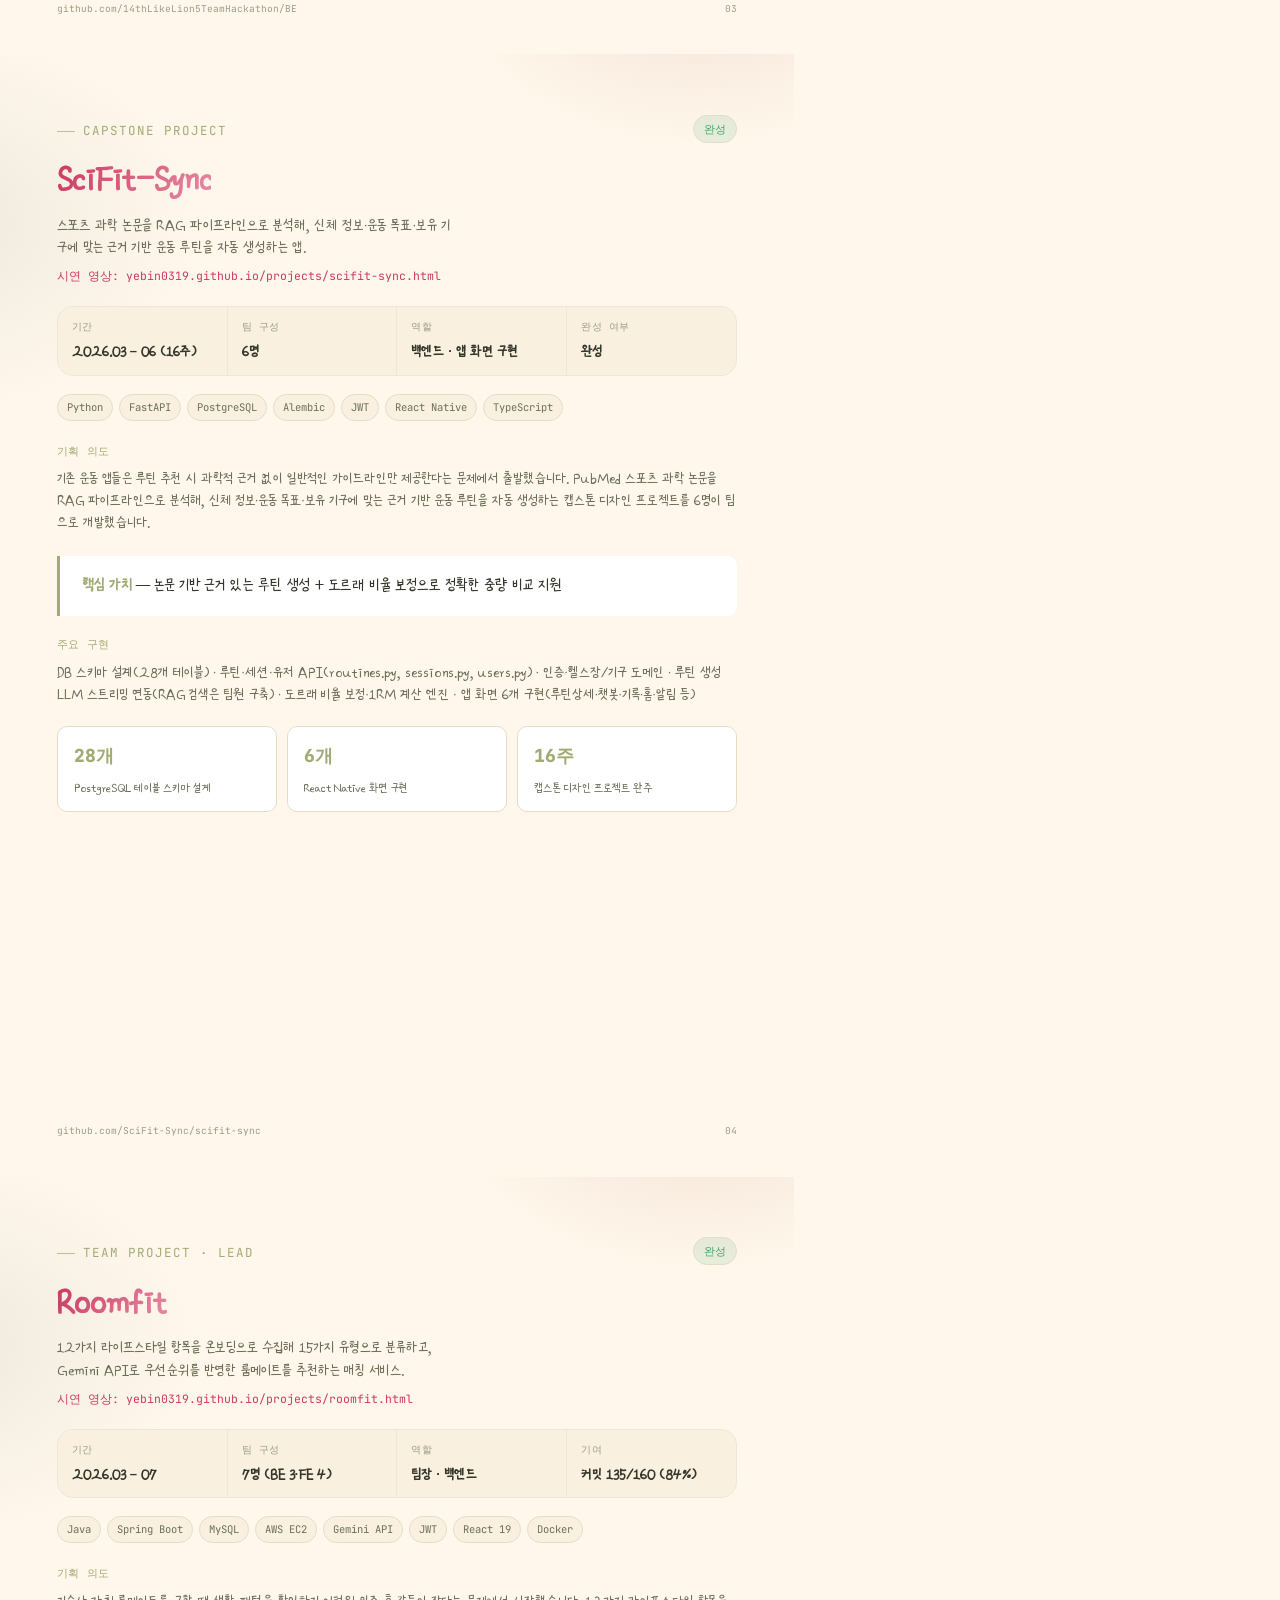
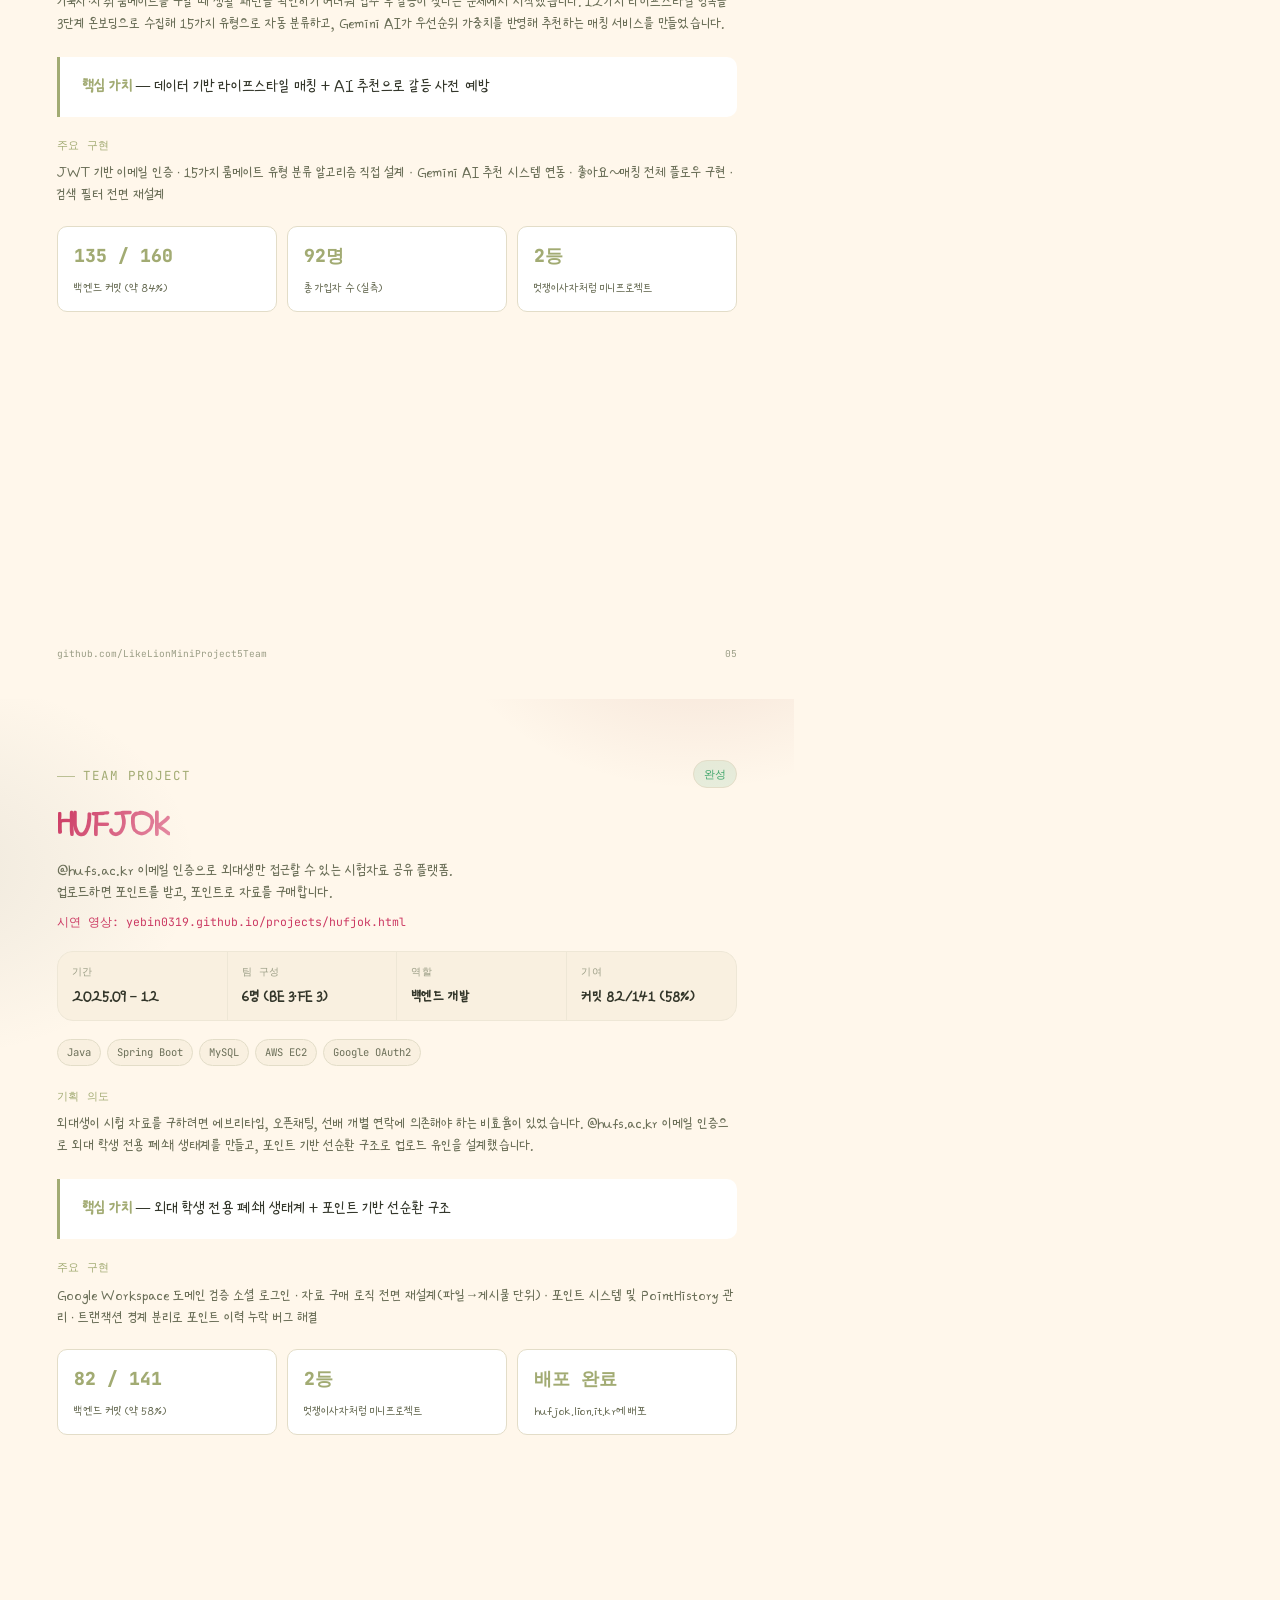
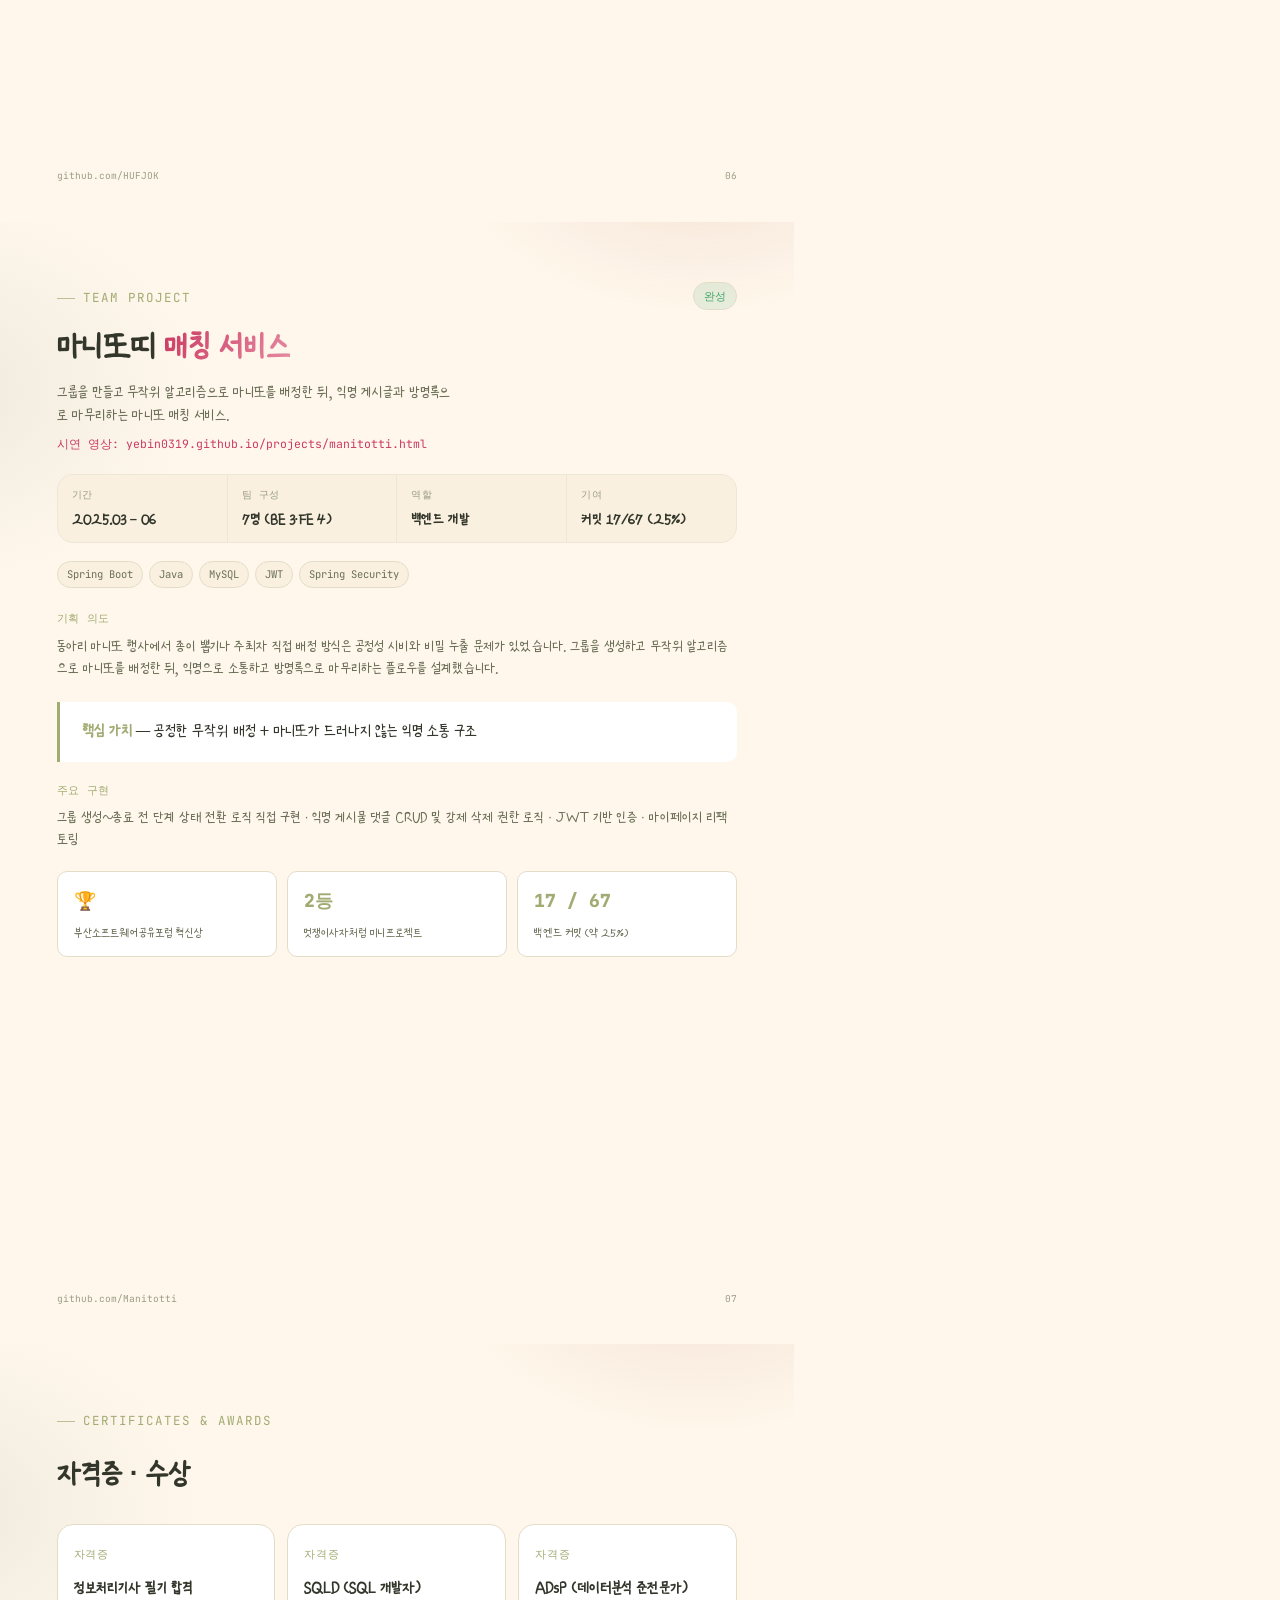
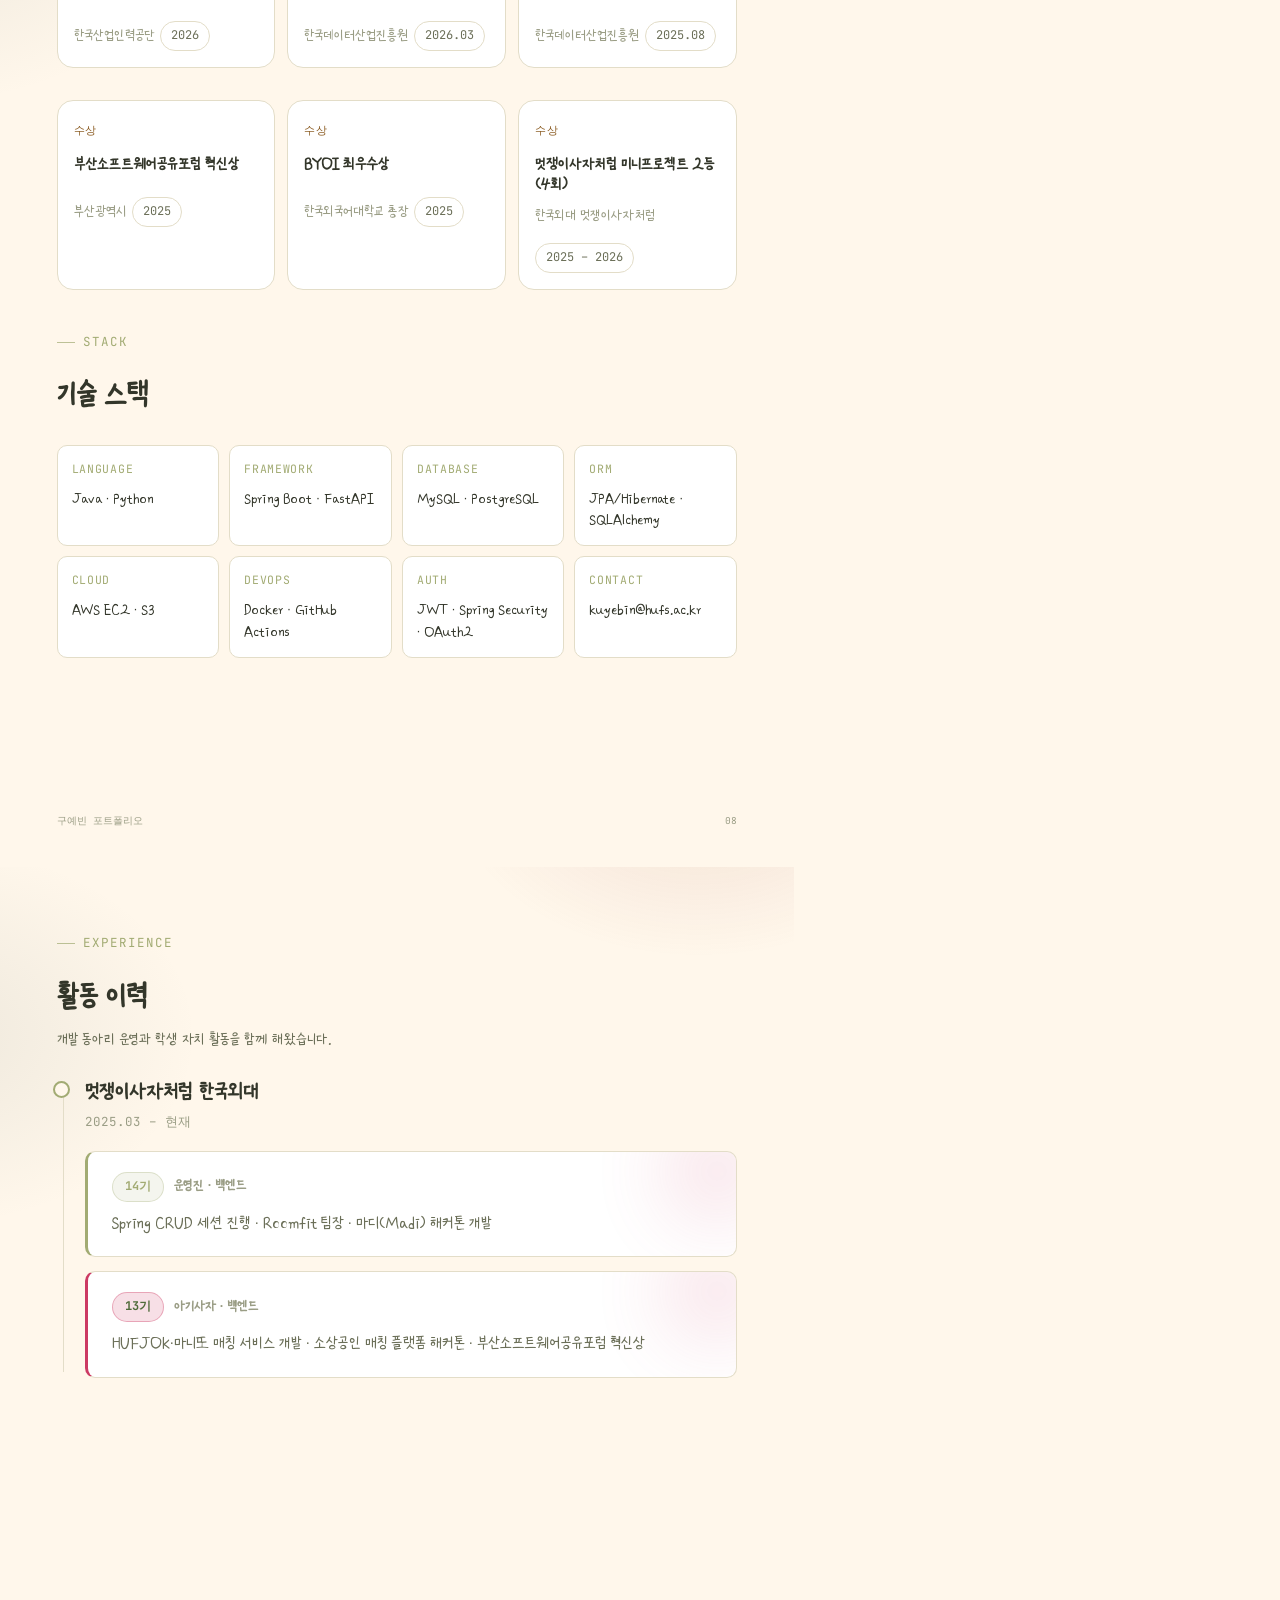
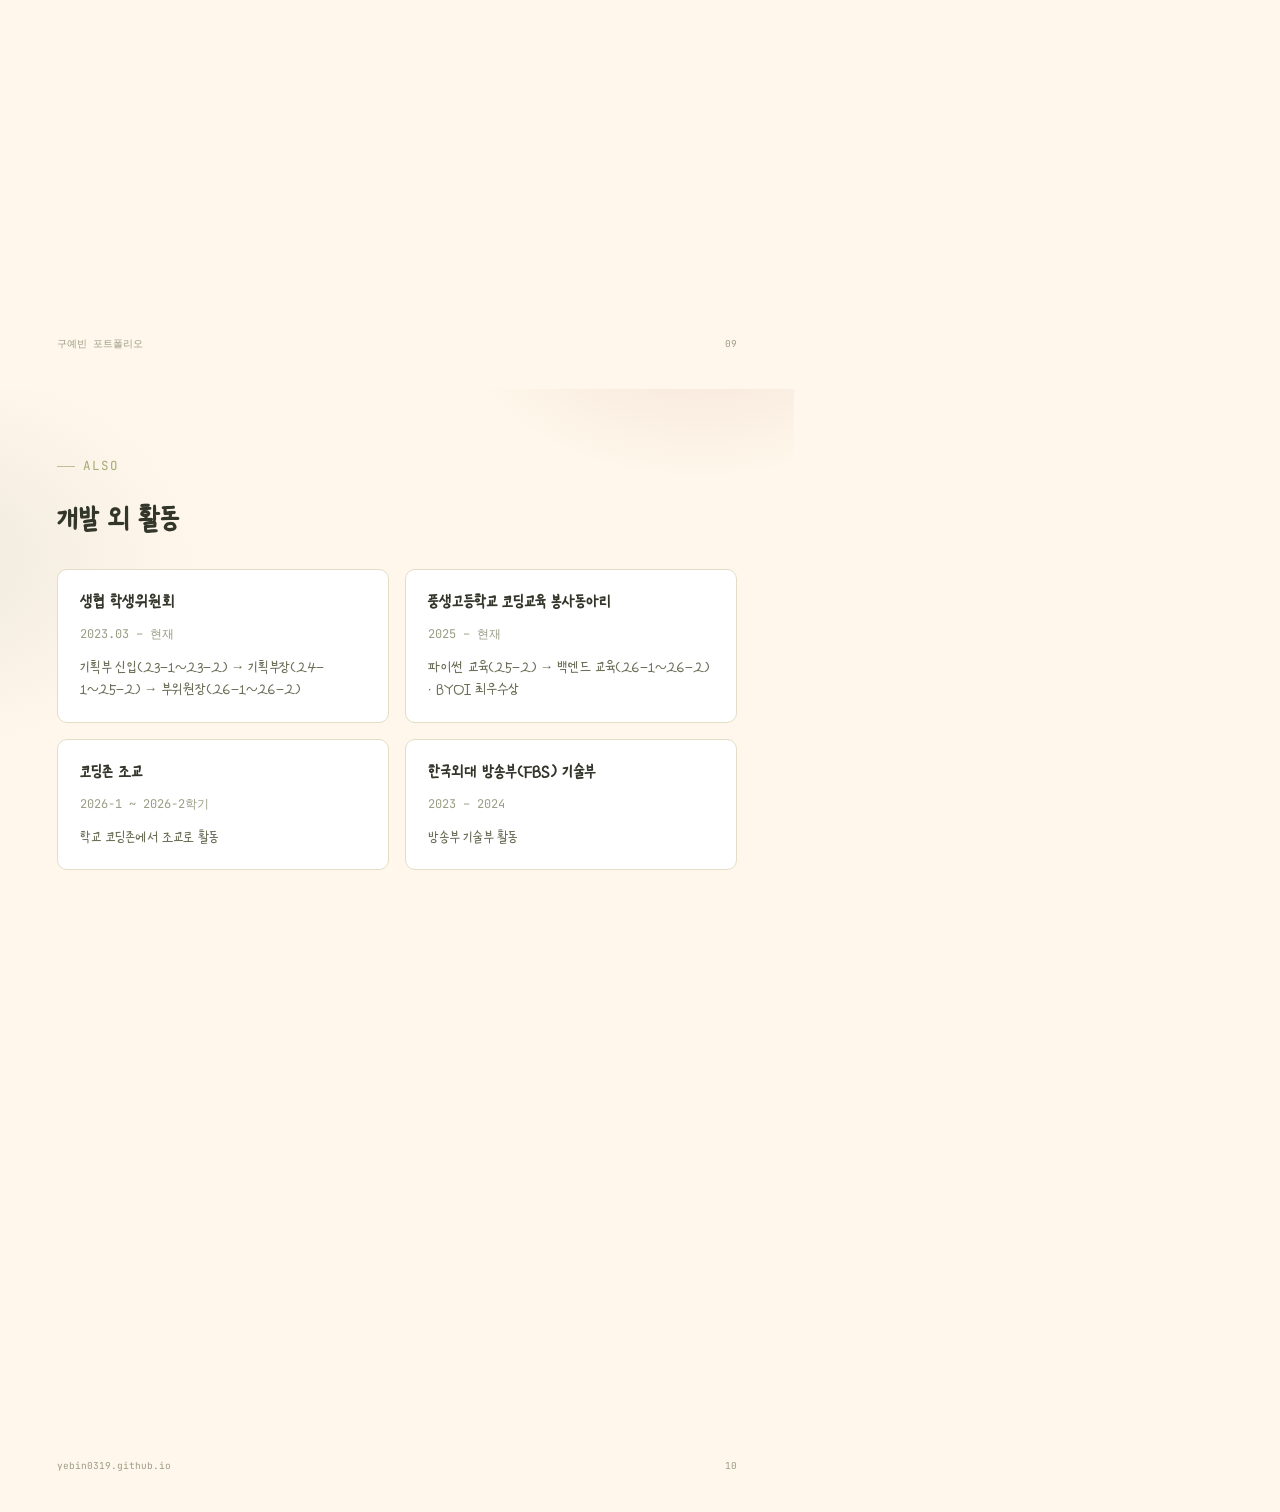
==== commit c4c855e9: "Remove overclaimed cert from timeline, add demo video links to PDF, fix HUFJOK operation wording" ====
--- a/print/index.html
+++ b/print/index.html
@@ -195,7 +195,7 @@
   <div class="pj-outcomes">
     <div class="outcome-card"><div class="v">82 / 141</div><div class="l">백엔드 커밋 (약 58%)</div></div>
     <div class="outcome-card"><div class="v">2등</div><div class="l">멋쟁이사자처럼 미니프로젝트</div></div>
-    <div class="outcome-card"><div class="v">배포 완료</div><div class="l">hufjok.lion.it.kr에 배포해 운영</div></div>
+    <div class="outcome-card"><div class="v">배포 완료</div><div class="l">hufjok.lion.it.kr에 배포</div></div>
   </div>
   <div class="pg-footer"><span>github.com/HUFJOK</span><span>06</span></div>
 </section>
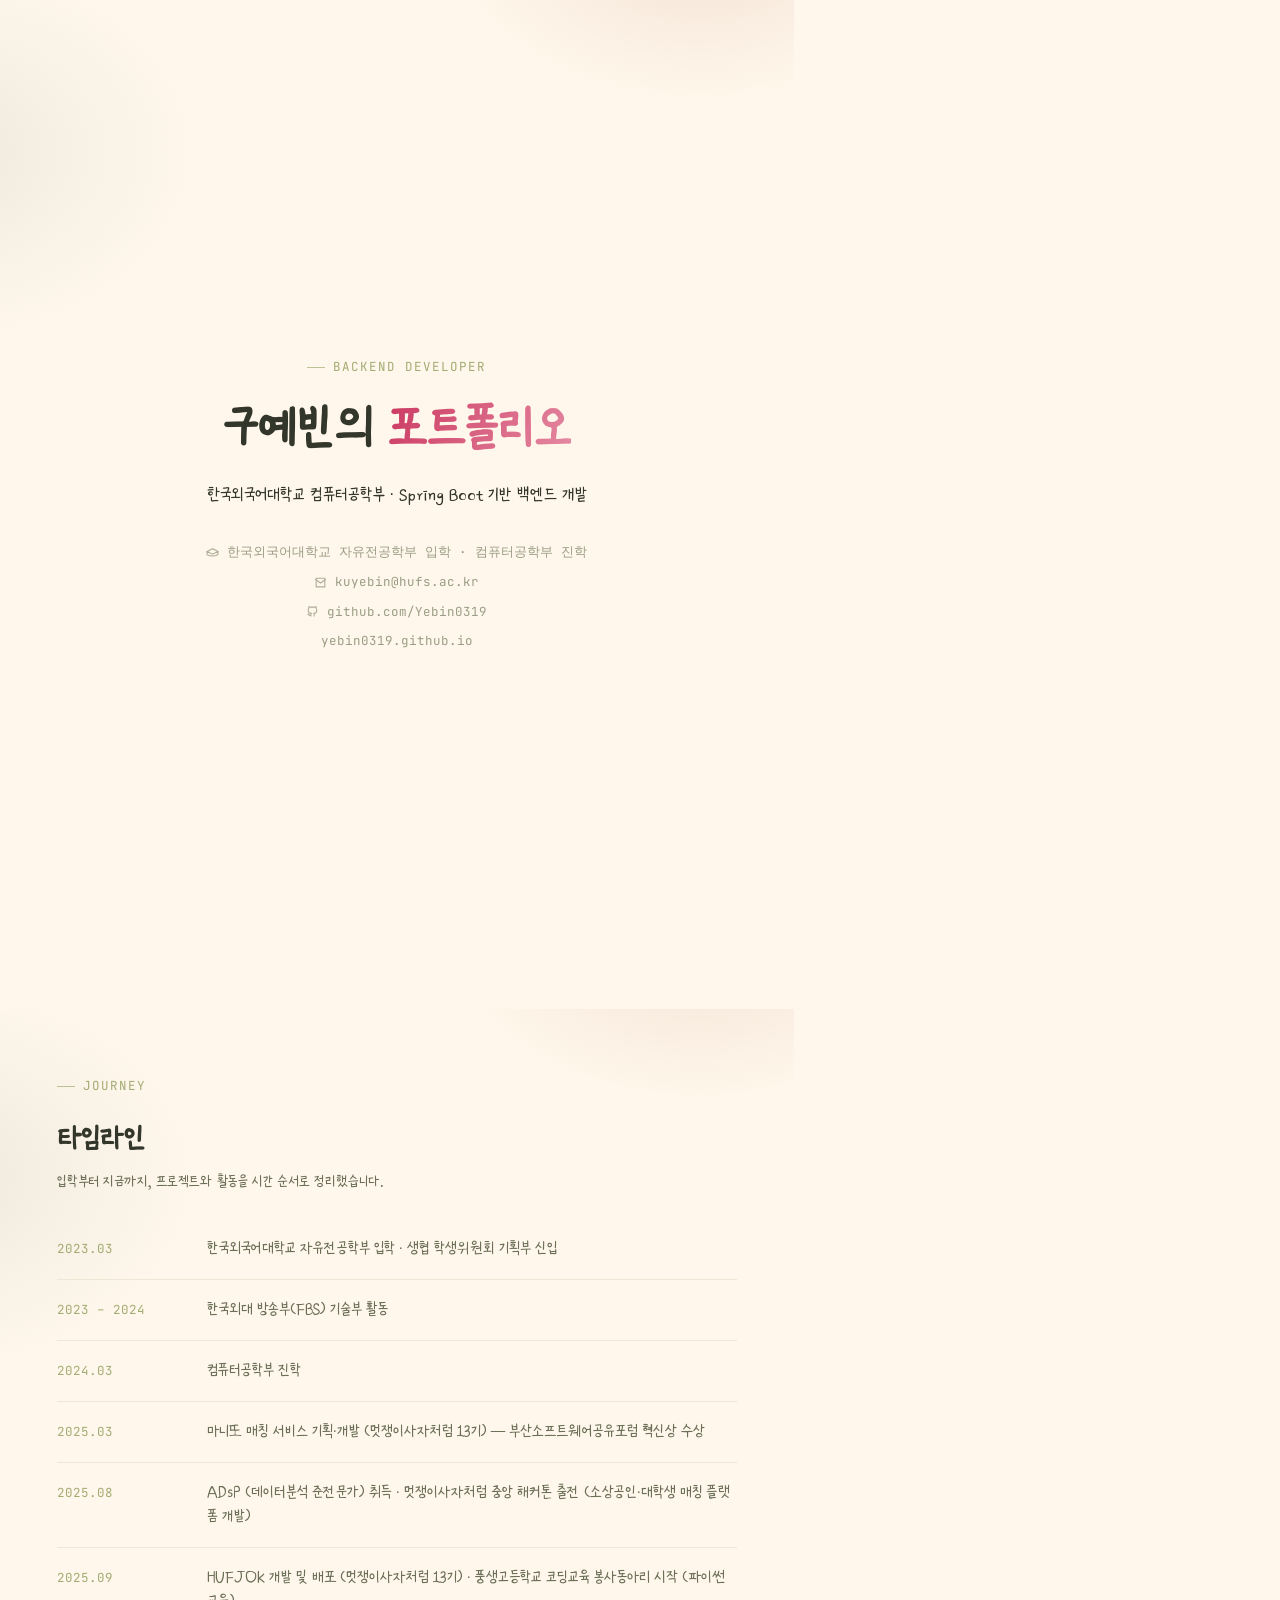
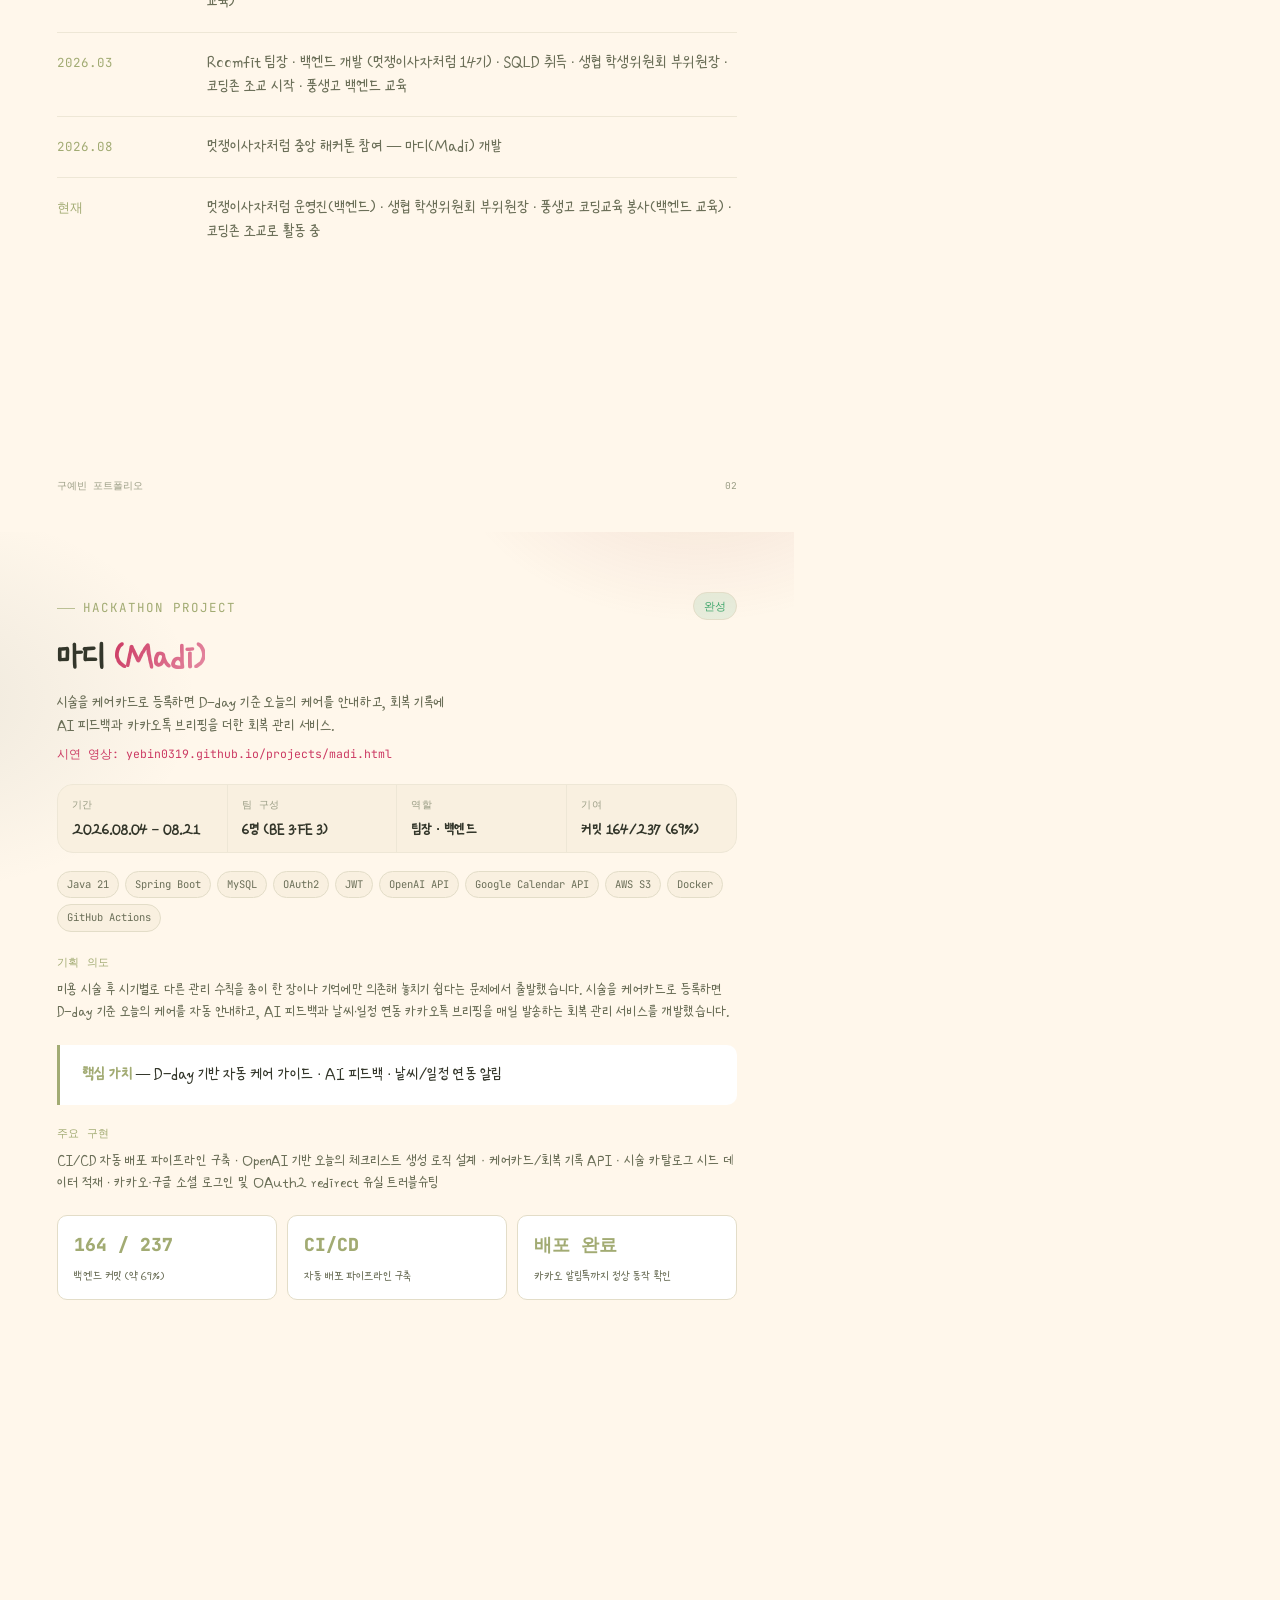
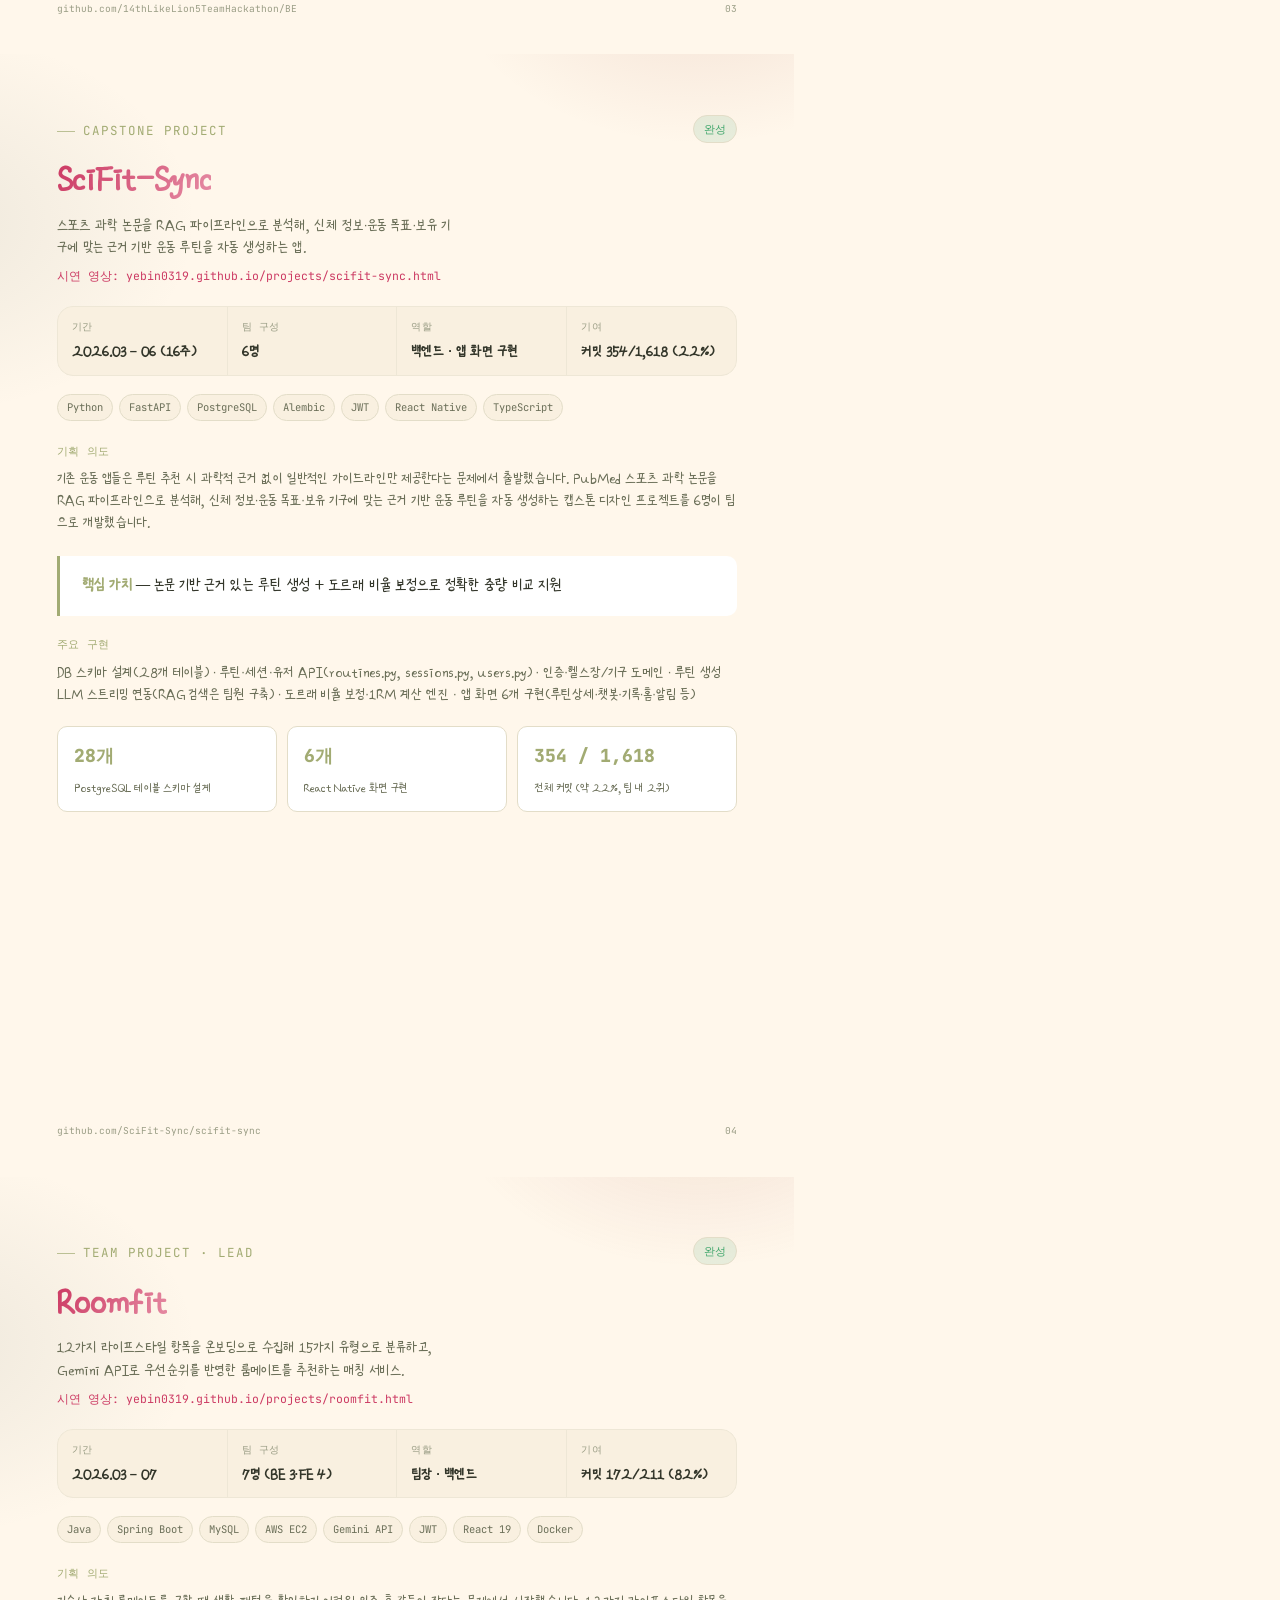
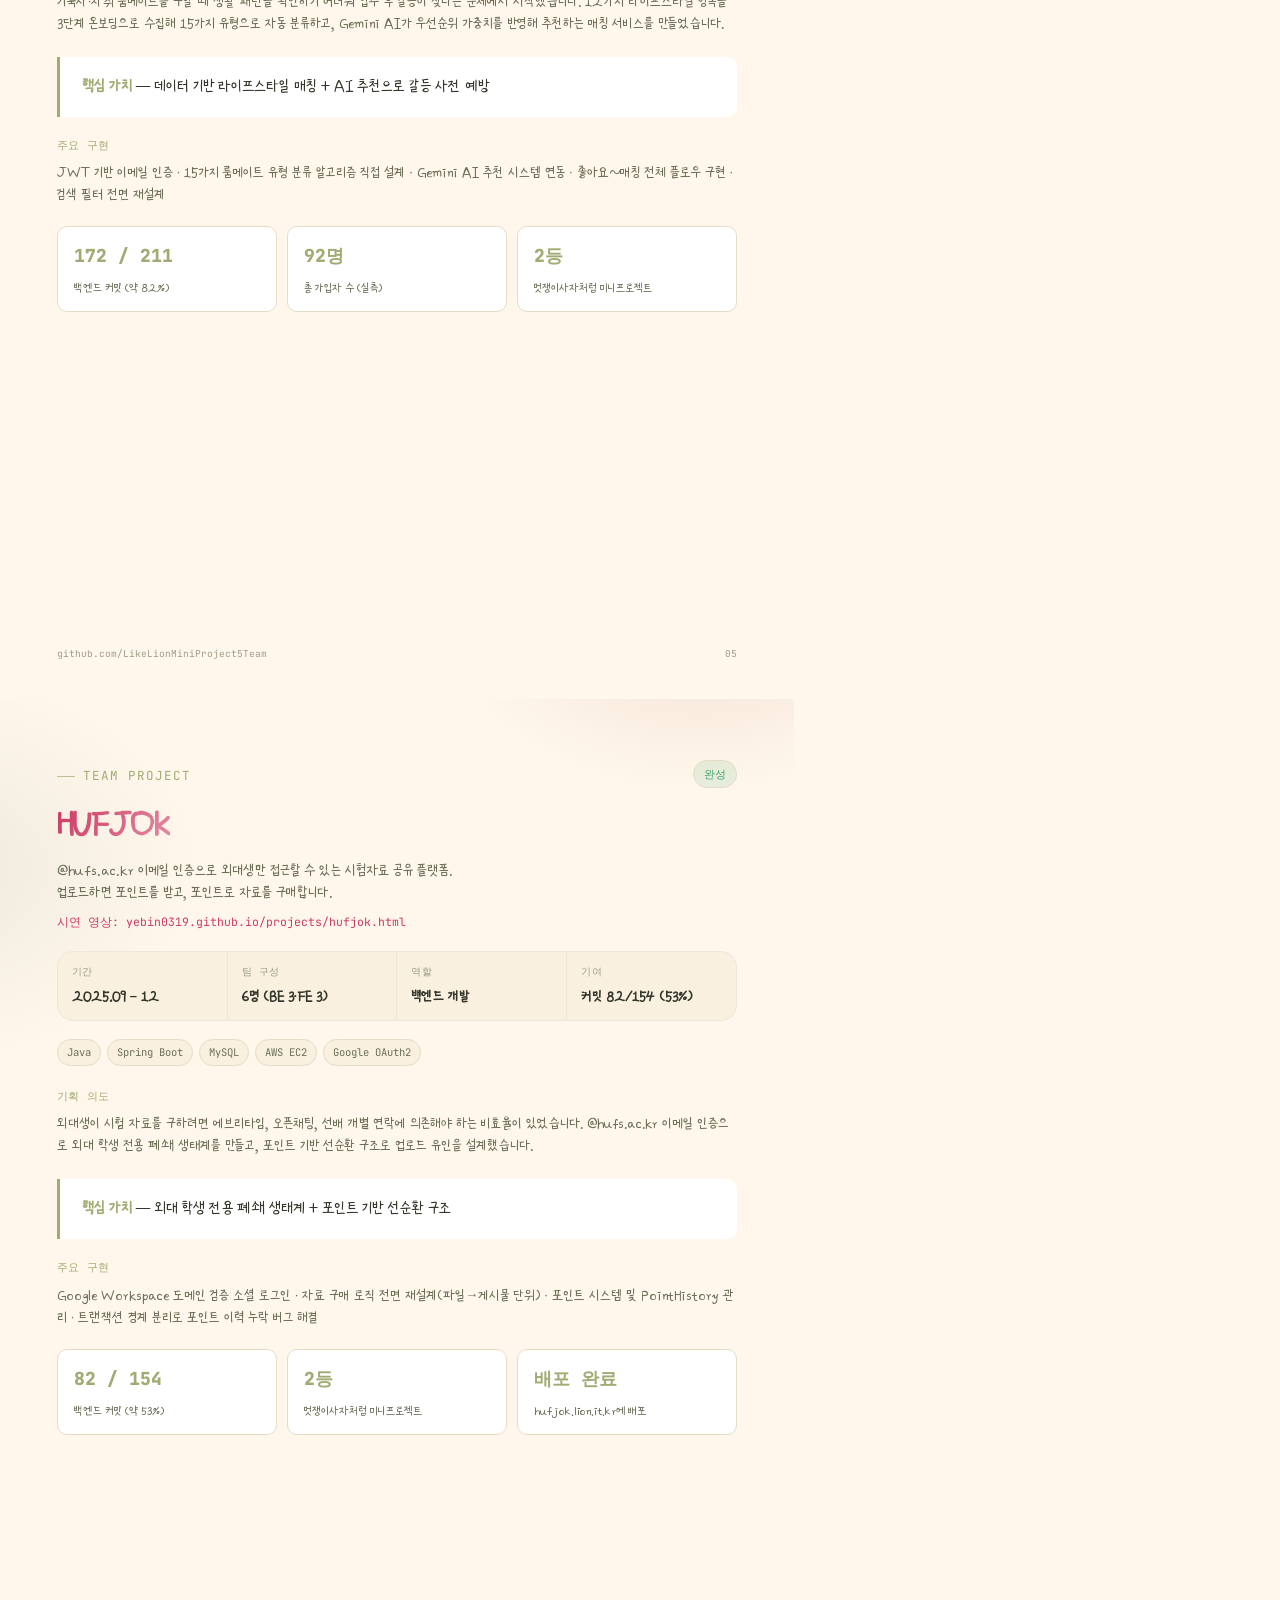
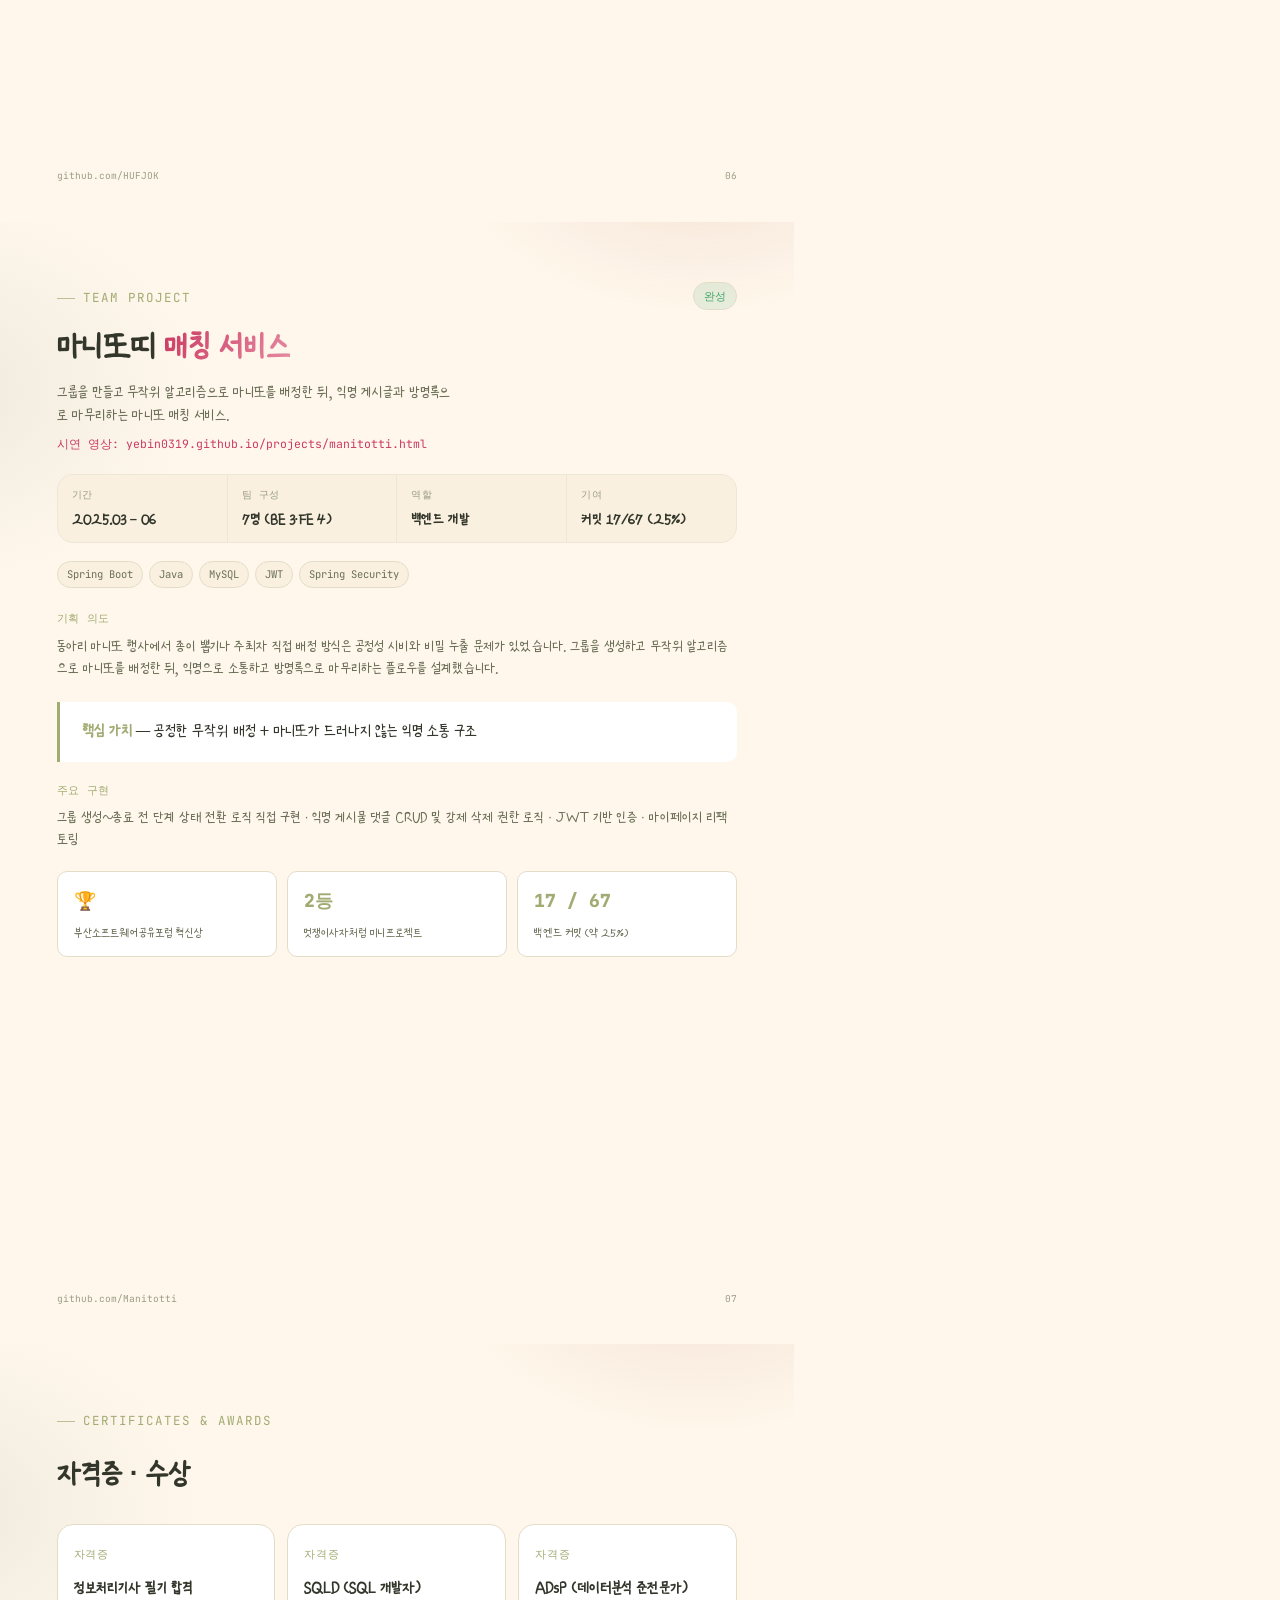
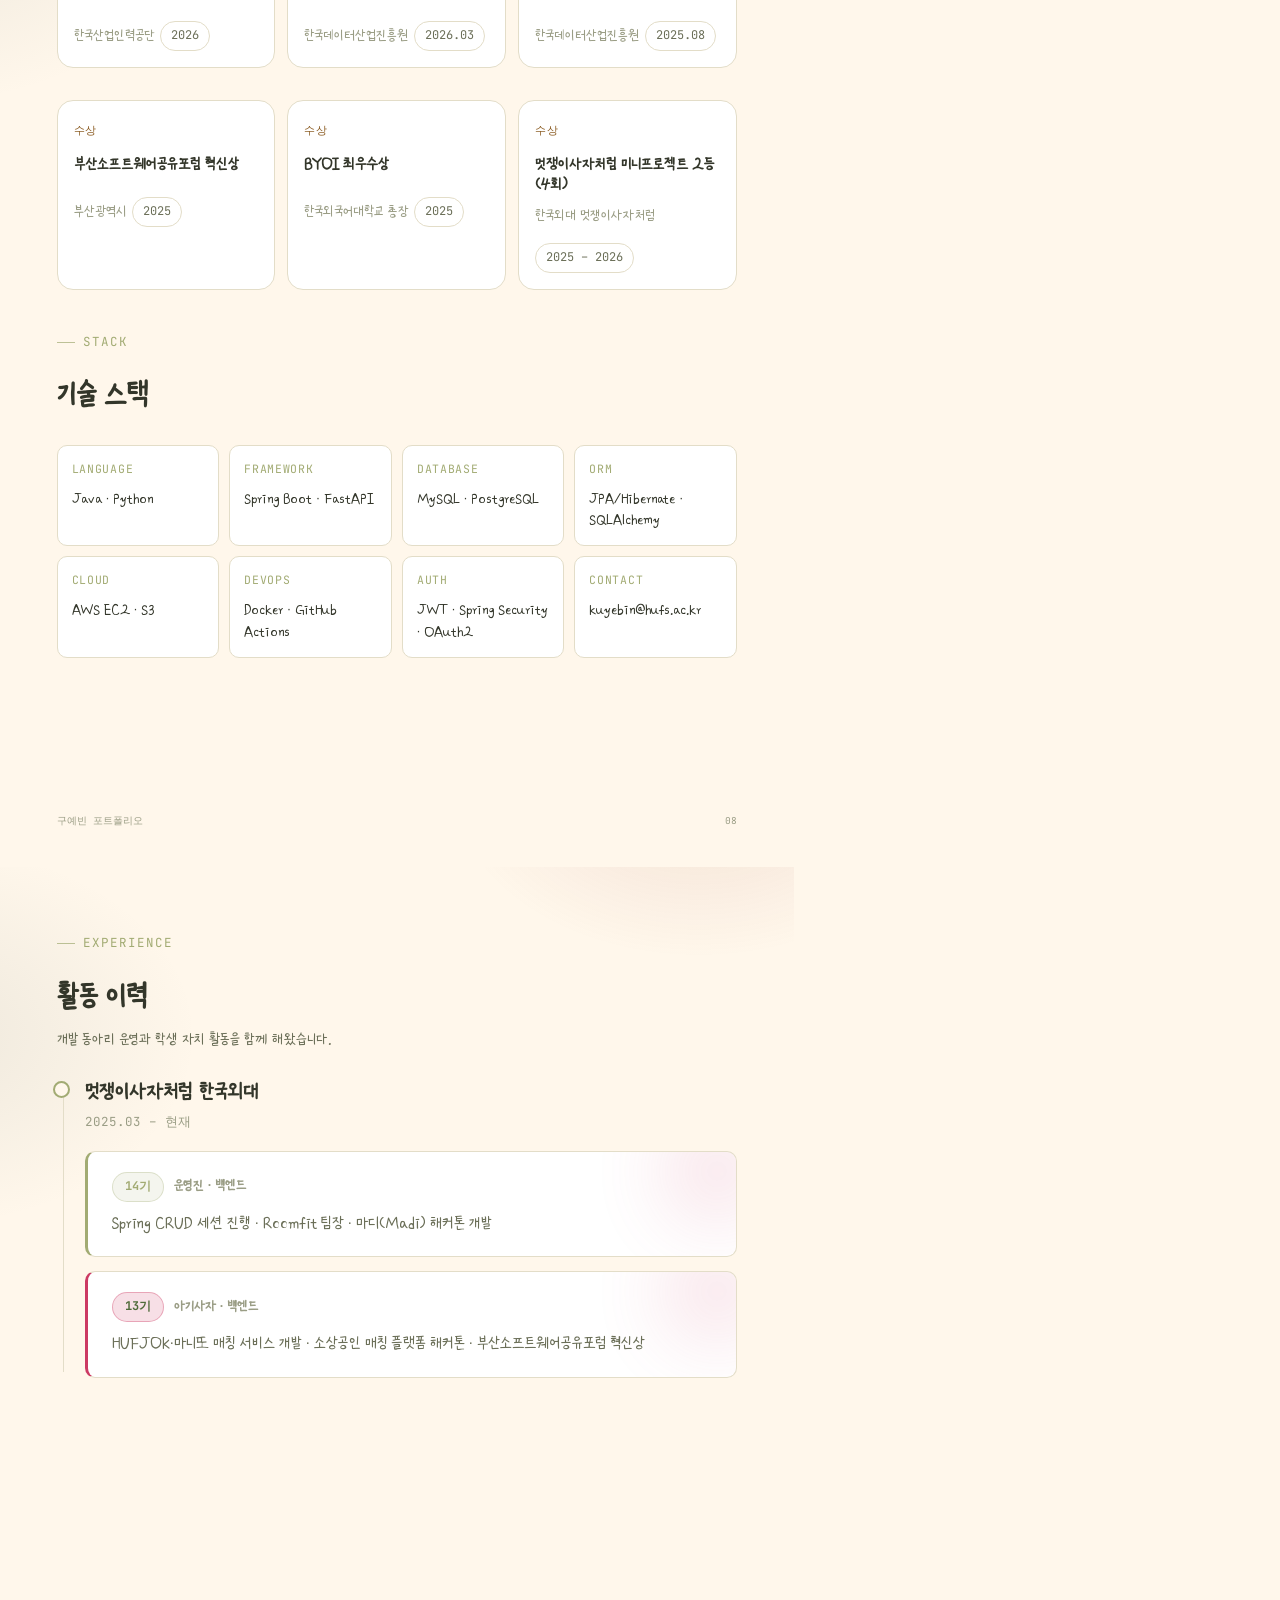
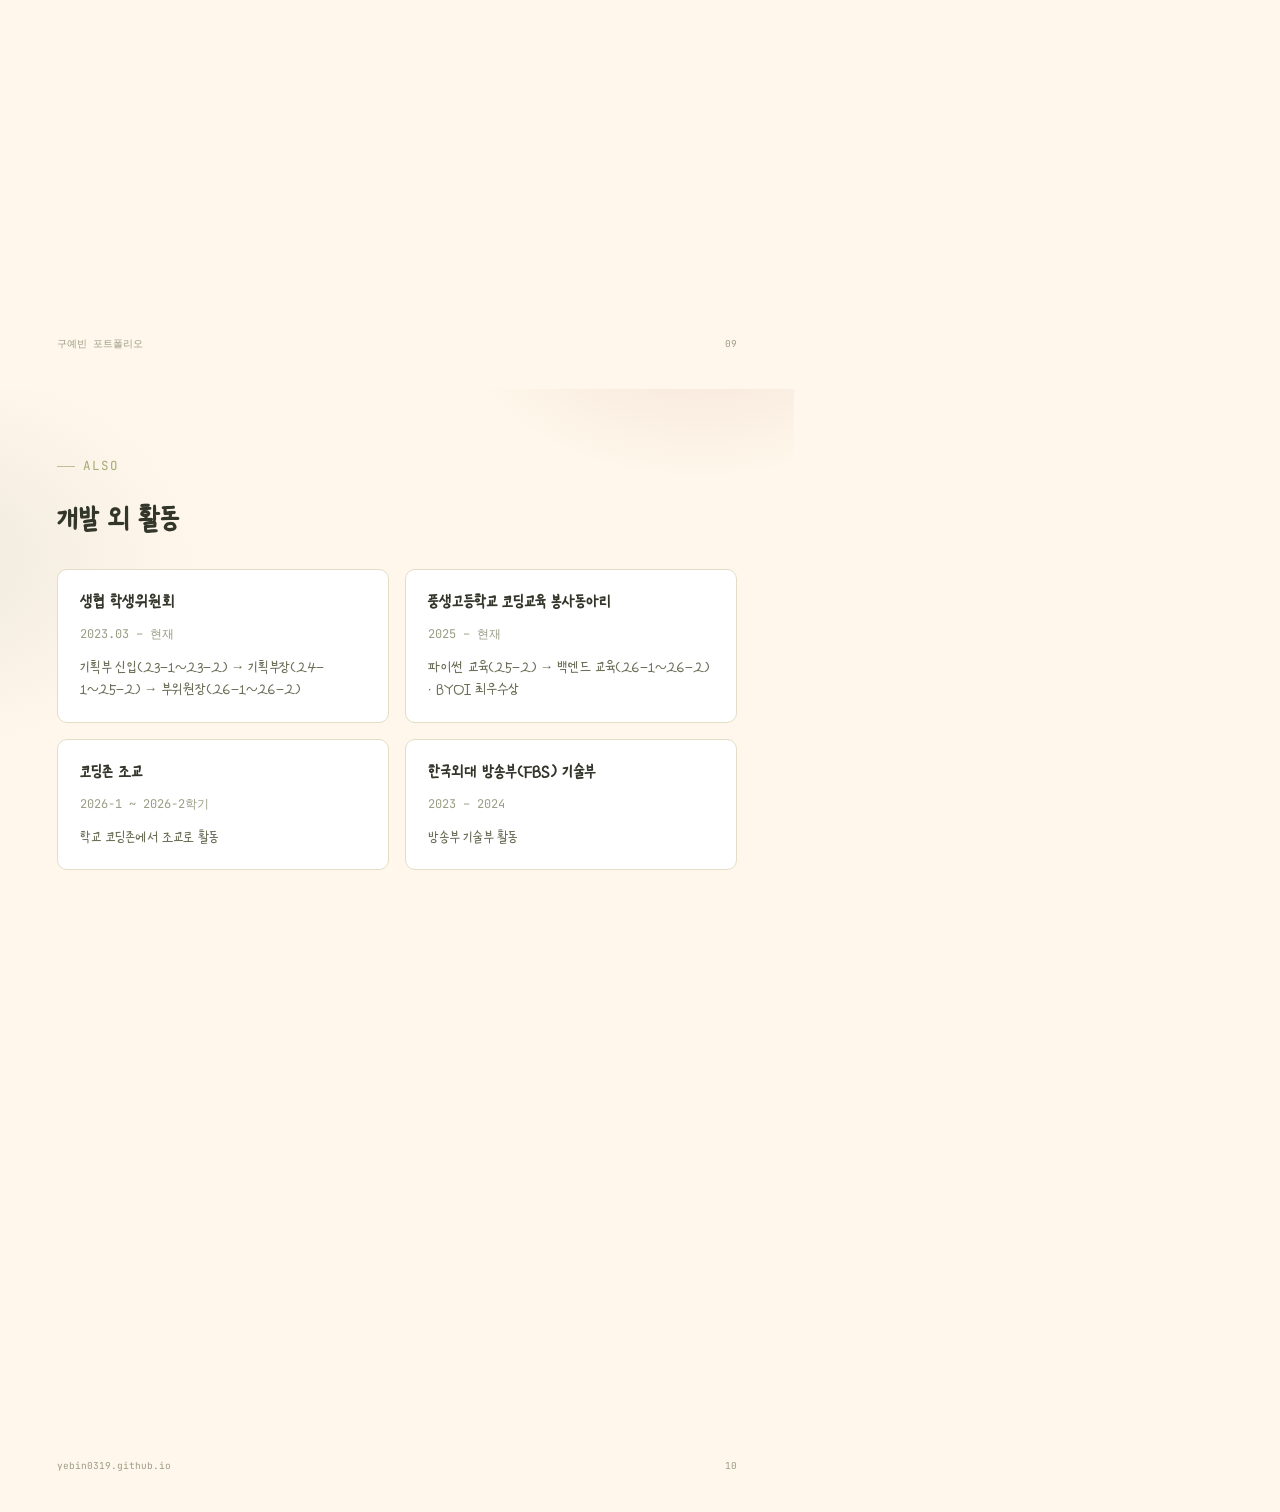
==== commit 735a89f3: "Update commit stats from GitHub, add SciFit-Sync contribution, regenerate PDF" ====
--- a/print/index.html
+++ b/print/index.html
@@ -96,7 +96,7 @@
     <div><span class="k">기간</span><div class="v">2026.03 – 06 (16주)</div></div>
     <div><span class="k">팀 구성</span><div class="v">6명</div></div>
     <div><span class="k">역할</span><div class="v">백엔드 · 앱 화면 구현</div></div>
-    <div><span class="k">완성 여부</span><div class="v">완성</div></div>
+    <div><span class="k">기여</span><div class="v">커밋 354/1,618 (22%)</div></div>
   </div>
   <div class="pj-tags-row">
     <span class="tag">Python</span><span class="tag">FastAPI</span><span class="tag">PostgreSQL</span><span class="tag">Alembic</span>
@@ -116,7 +116,7 @@
   <div class="pj-outcomes">
     <div class="outcome-card"><div class="v">28개</div><div class="l">PostgreSQL 테이블 스키마 설계</div></div>
     <div class="outcome-card"><div class="v">6개</div><div class="l">React Native 화면 구현</div></div>
-    <div class="outcome-card"><div class="v">16주</div><div class="l">캡스톤 디자인 프로젝트 완주</div></div>
+    <div class="outcome-card"><div class="v">354 / 1,618</div><div class="l">전체 커밋 (약 22%, 팀 내 2위)</div></div>
   </div>
   <div class="pg-footer"><span>github.com/SciFit-Sync/scifit-sync</span><span>04</span></div>
 </section>
@@ -136,7 +136,7 @@
     <div><span class="k">기간</span><div class="v">2026.03 – 07</div></div>
     <div><span class="k">팀 구성</span><div class="v">7명 (BE 3·FE 4)</div></div>
     <div><span class="k">역할</span><div class="v">팀장 · 백엔드</div></div>
-    <div><span class="k">기여</span><div class="v">커밋 135/160 (84%)</div></div>
+    <div><span class="k">기여</span><div class="v">커밋 172/211 (82%)</div></div>
   </div>
   <div class="pj-tags-row">
     <span class="tag">Java</span><span class="tag">Spring Boot</span><span class="tag">MySQL</span><span class="tag">AWS EC2</span>
@@ -154,7 +154,7 @@
     <p>JWT 기반 이메일 인증 · 15가지 룸메이트 유형 분류 알고리즘 직접 설계 · Gemini AI 추천 시스템 연동 · 좋아요~매칭 전체 플로우 구현 · 검색 필터 전면 재설계</p>
   </div>
   <div class="pj-outcomes">
-    <div class="outcome-card"><div class="v">135 / 160</div><div class="l">백엔드 커밋 (약 84%)</div></div>
+    <div class="outcome-card"><div class="v">172 / 211</div><div class="l">백엔드 커밋 (약 82%)</div></div>
     <div class="outcome-card"><div class="v">92명</div><div class="l">총 가입자 수 (실측)</div></div>
     <div class="outcome-card"><div class="v">2등</div><div class="l">멋쟁이사자처럼 미니프로젝트</div></div>
   </div>
@@ -176,7 +176,7 @@
     <div><span class="k">기간</span><div class="v">2025.09 – 12</div></div>
     <div><span class="k">팀 구성</span><div class="v">6명 (BE 3·FE 3)</div></div>
     <div><span class="k">역할</span><div class="v">백엔드 개발</div></div>
-    <div><span class="k">기여</span><div class="v">커밋 82/141 (58%)</div></div>
+    <div><span class="k">기여</span><div class="v">커밋 82/154 (53%)</div></div>
   </div>
   <div class="pj-tags-row">
     <span class="tag">Java</span><span class="tag">Spring Boot</span><span class="tag">MySQL</span><span class="tag">AWS EC2</span><span class="tag">Google OAuth2</span>
@@ -193,7 +193,7 @@
     <p>Google Workspace 도메인 검증 소셜 로그인 · 자료 구매 로직 전면 재설계(파일→게시물 단위) · 포인트 시스템 및 PointHistory 관리 · 트랜잭션 경계 분리로 포인트 이력 누락 버그 해결</p>
   </div>
   <div class="pj-outcomes">
-    <div class="outcome-card"><div class="v">82 / 141</div><div class="l">백엔드 커밋 (약 58%)</div></div>
+    <div class="outcome-card"><div class="v">82 / 154</div><div class="l">백엔드 커밋 (약 53%)</div></div>
     <div class="outcome-card"><div class="v">2등</div><div class="l">멋쟁이사자처럼 미니프로젝트</div></div>
     <div class="outcome-card"><div class="v">배포 완료</div><div class="l">hufjok.lion.it.kr에 배포</div></div>
   </div>
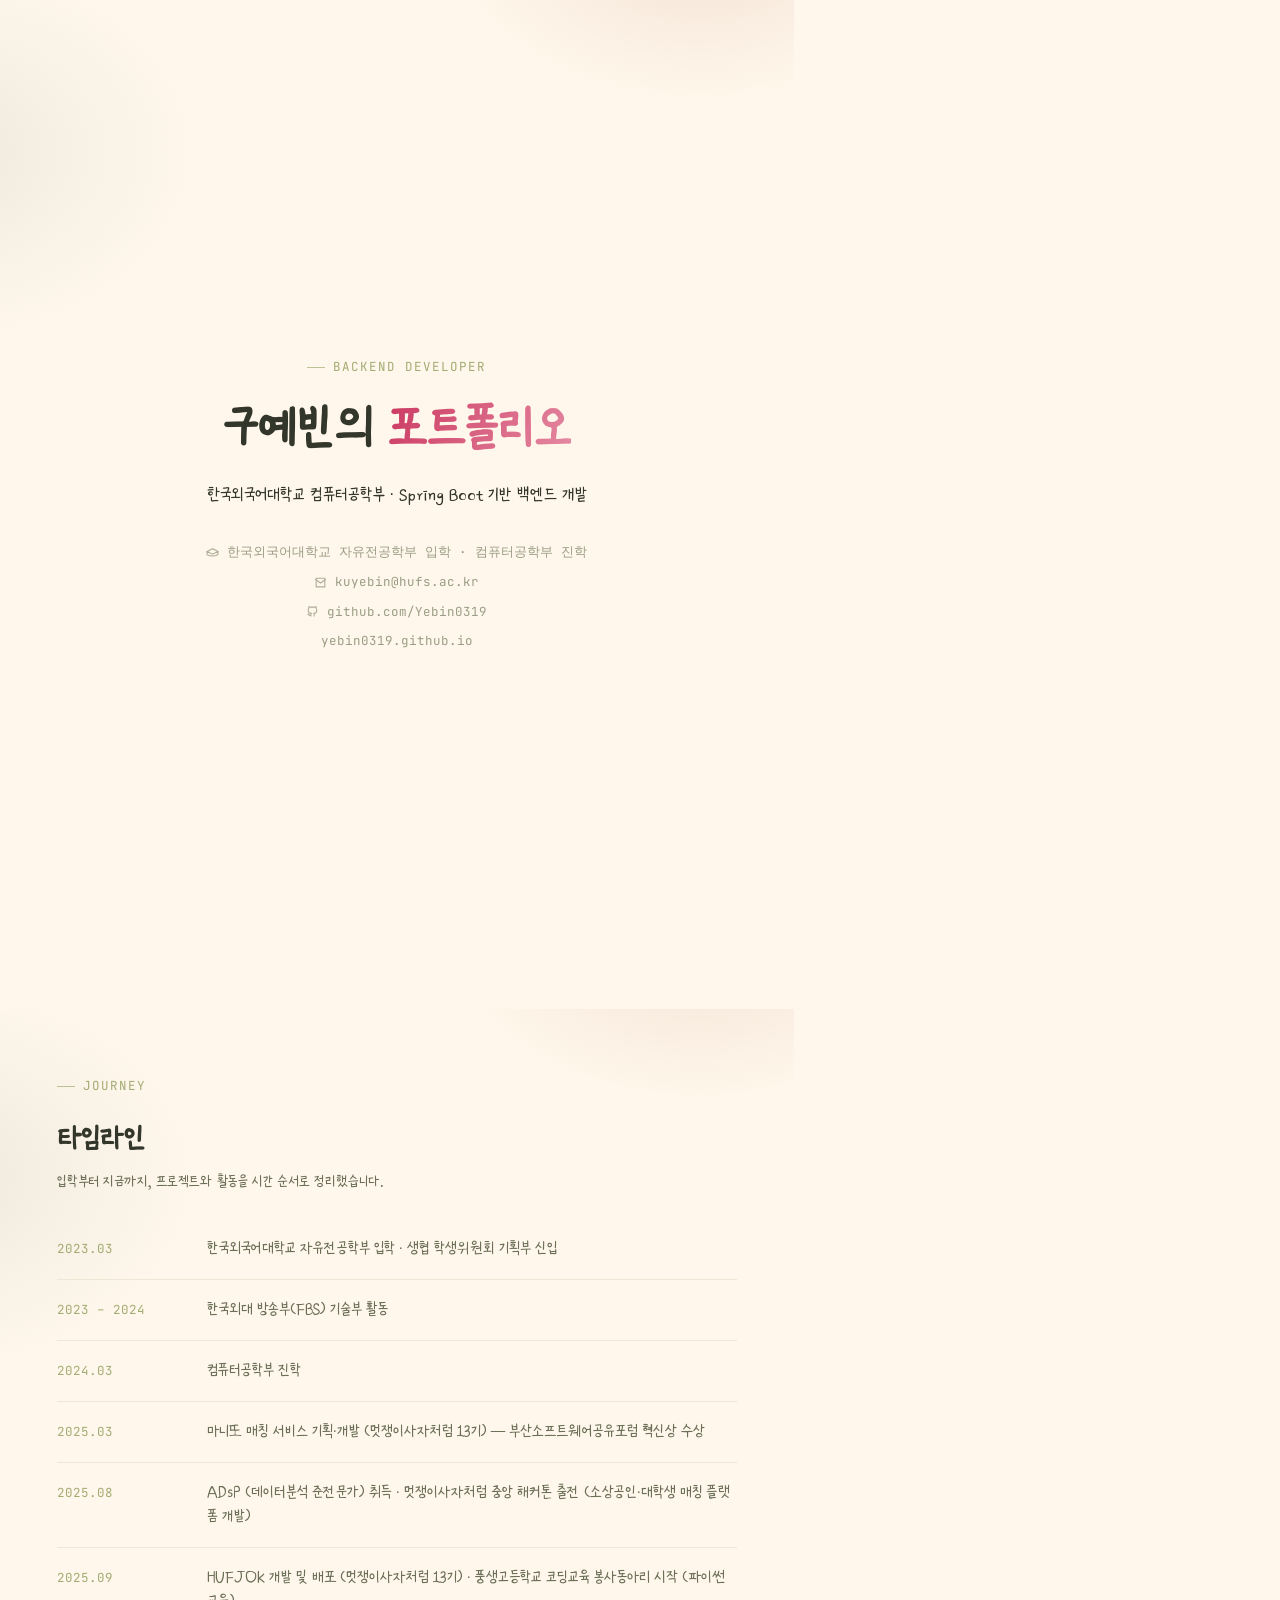
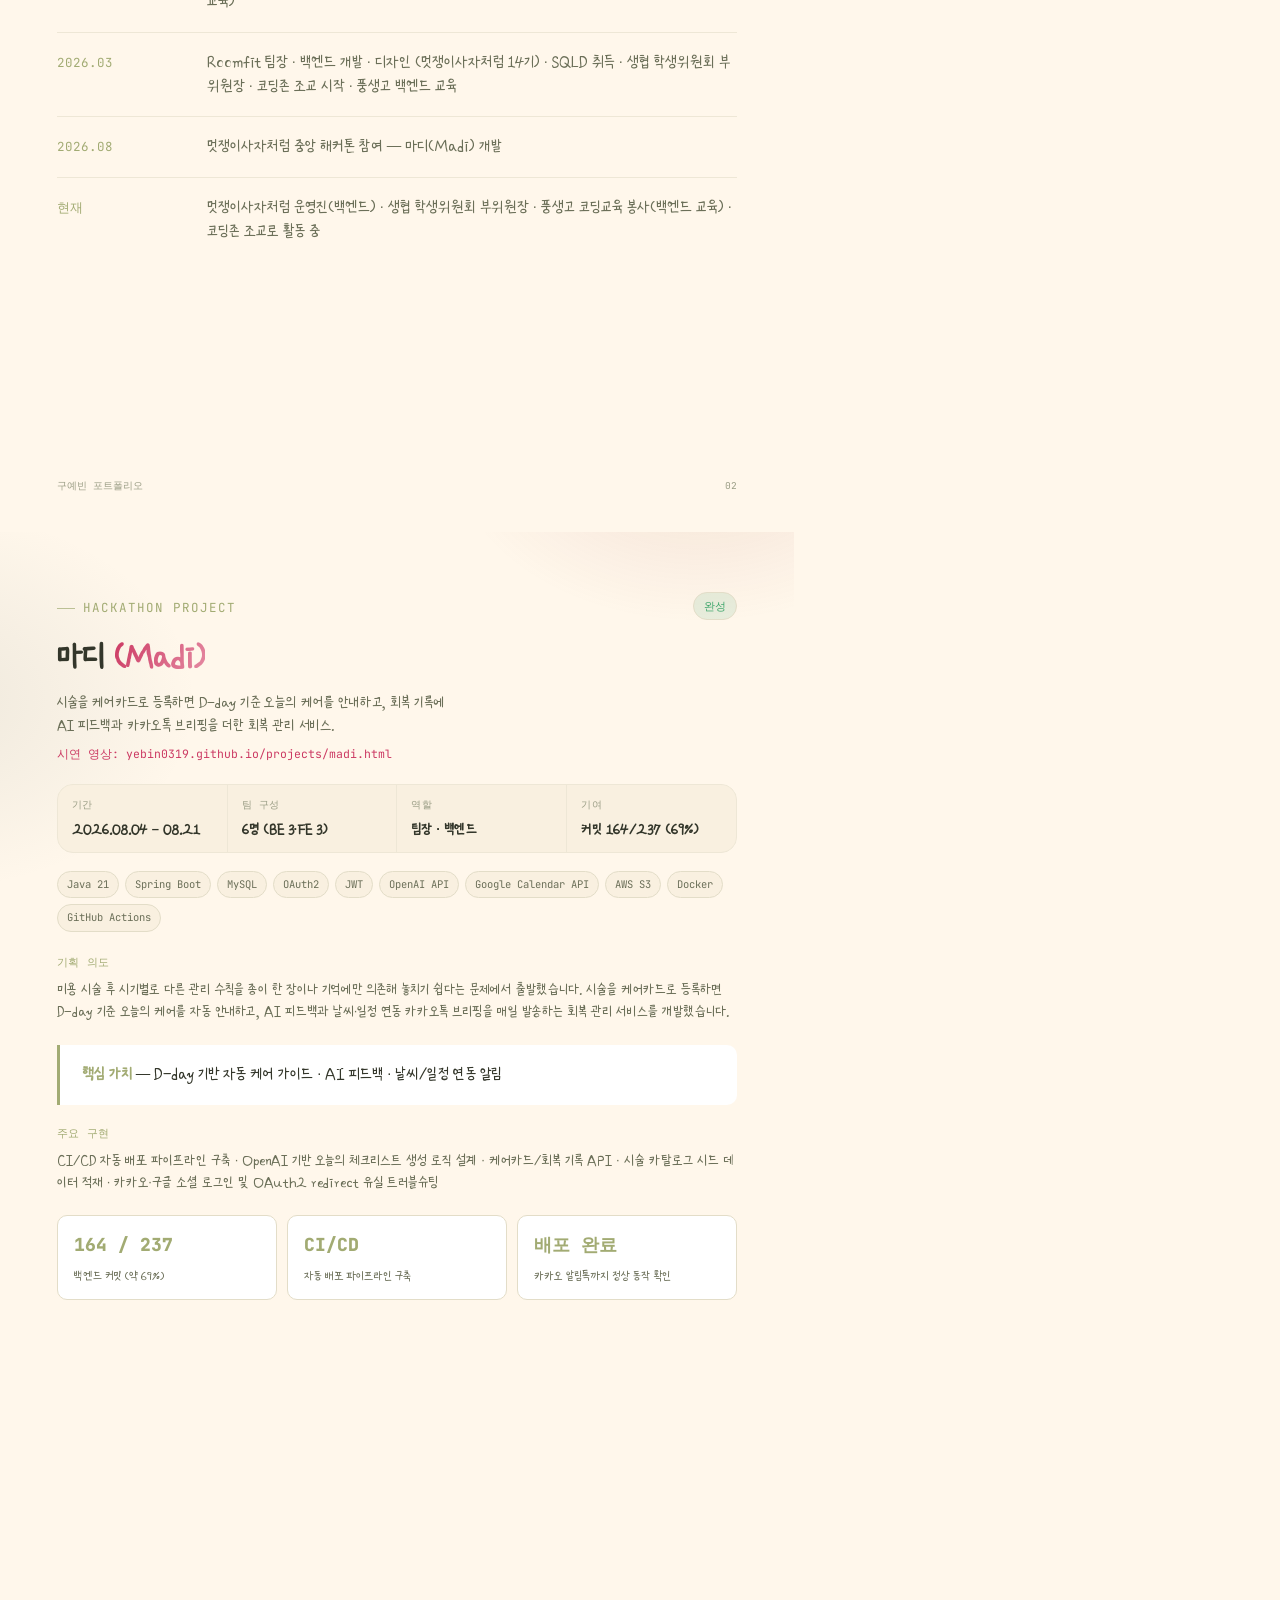
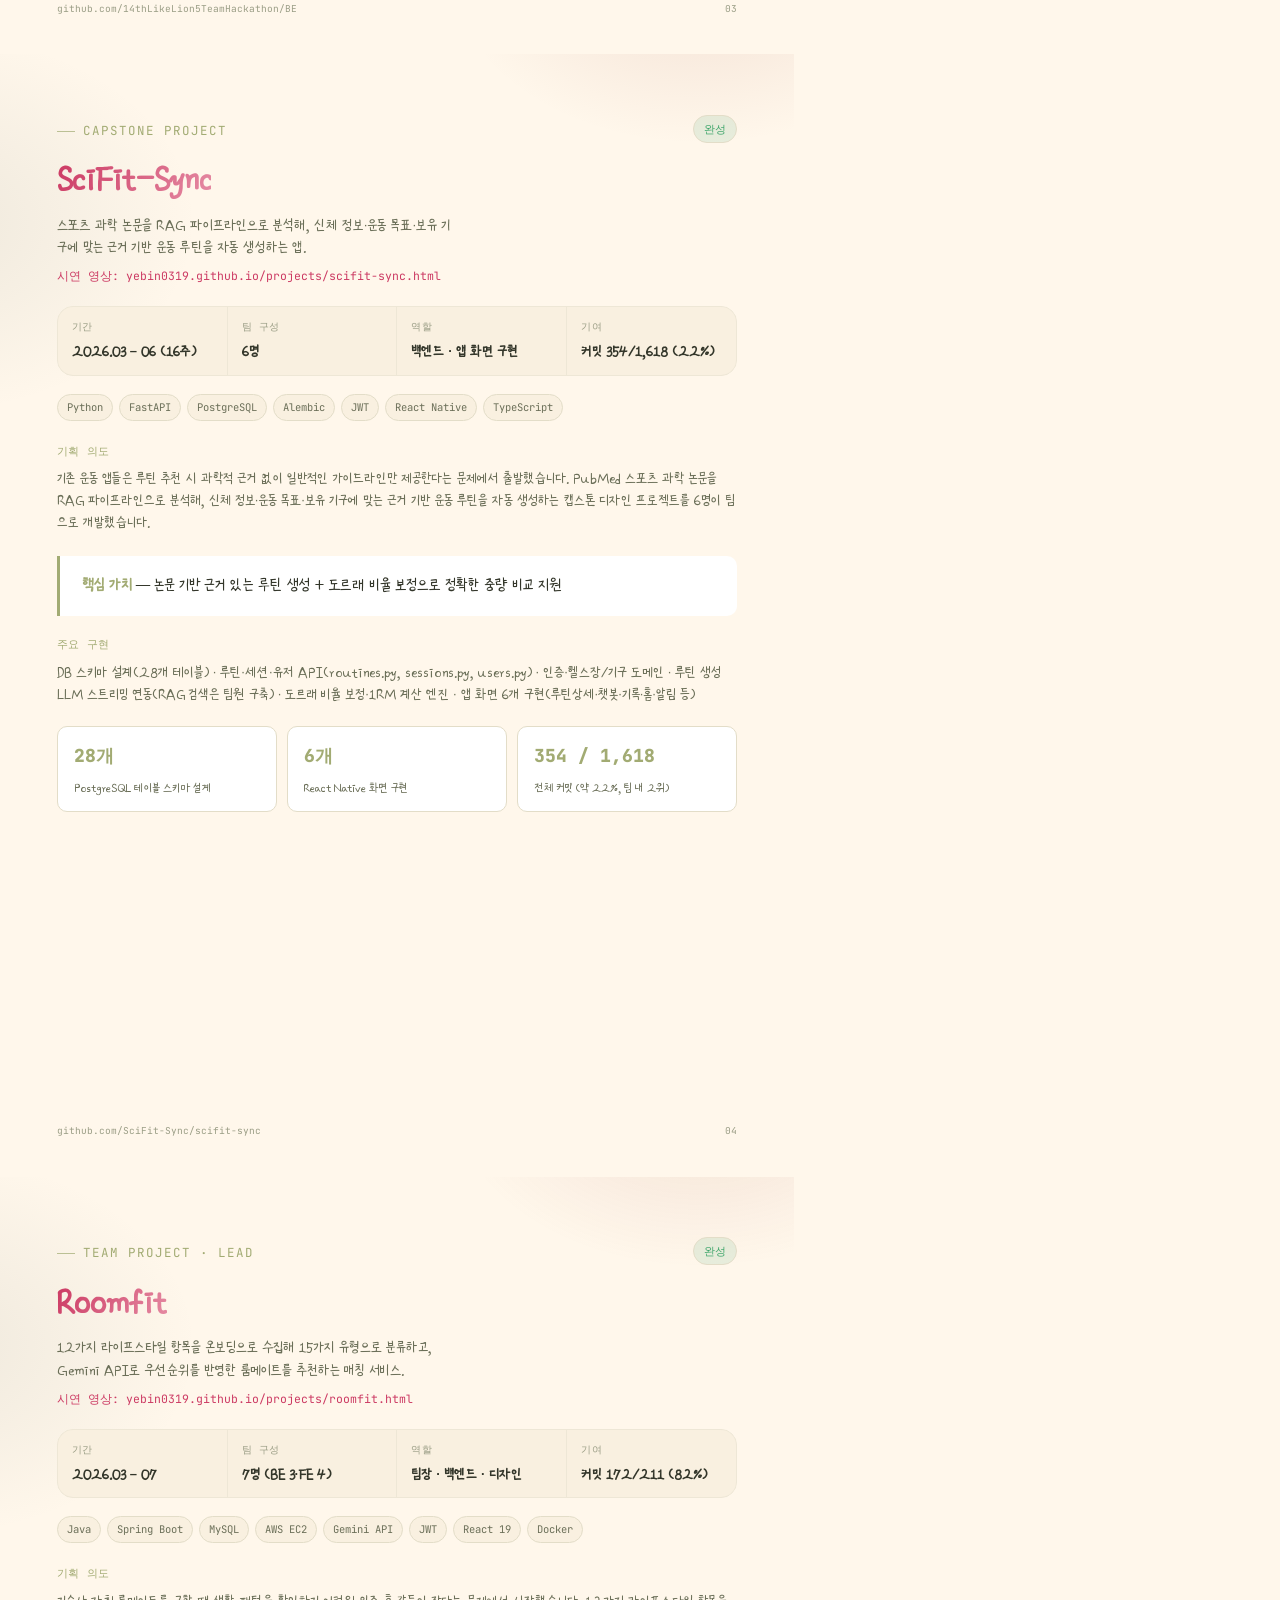
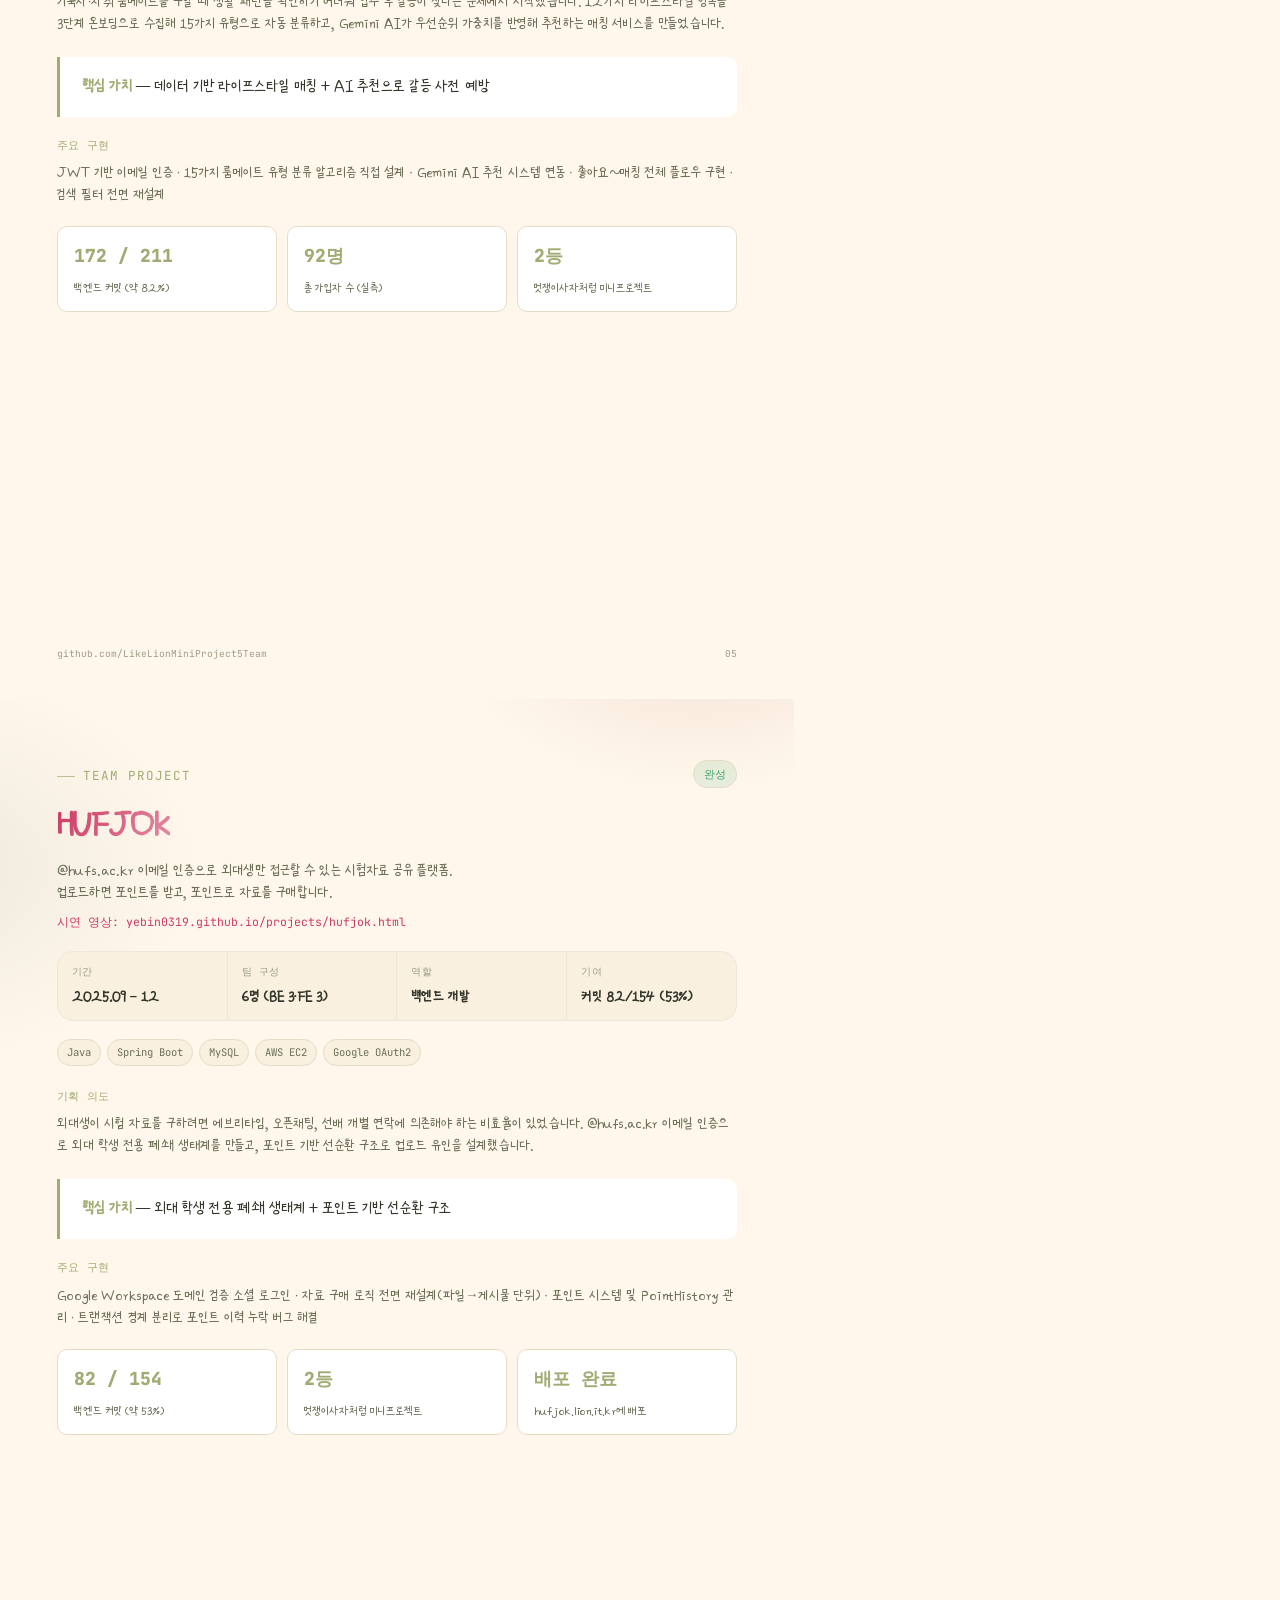
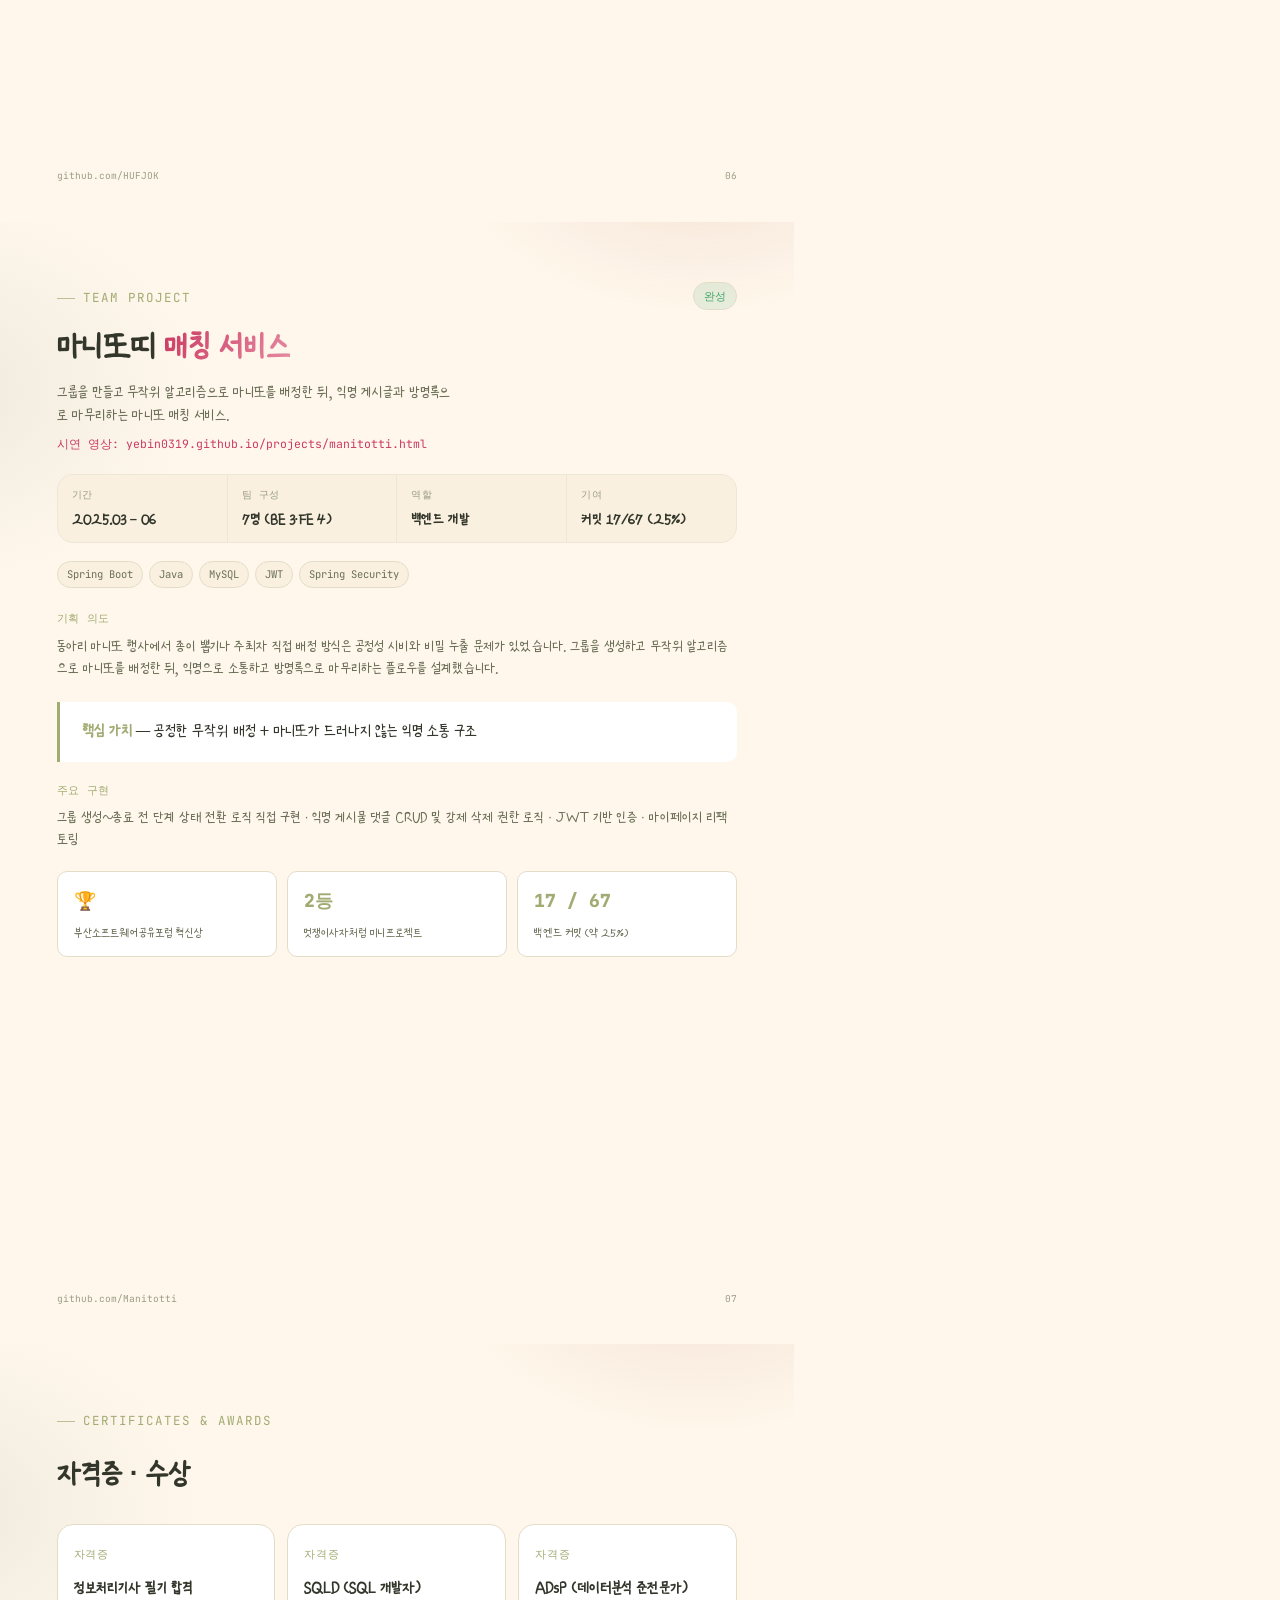
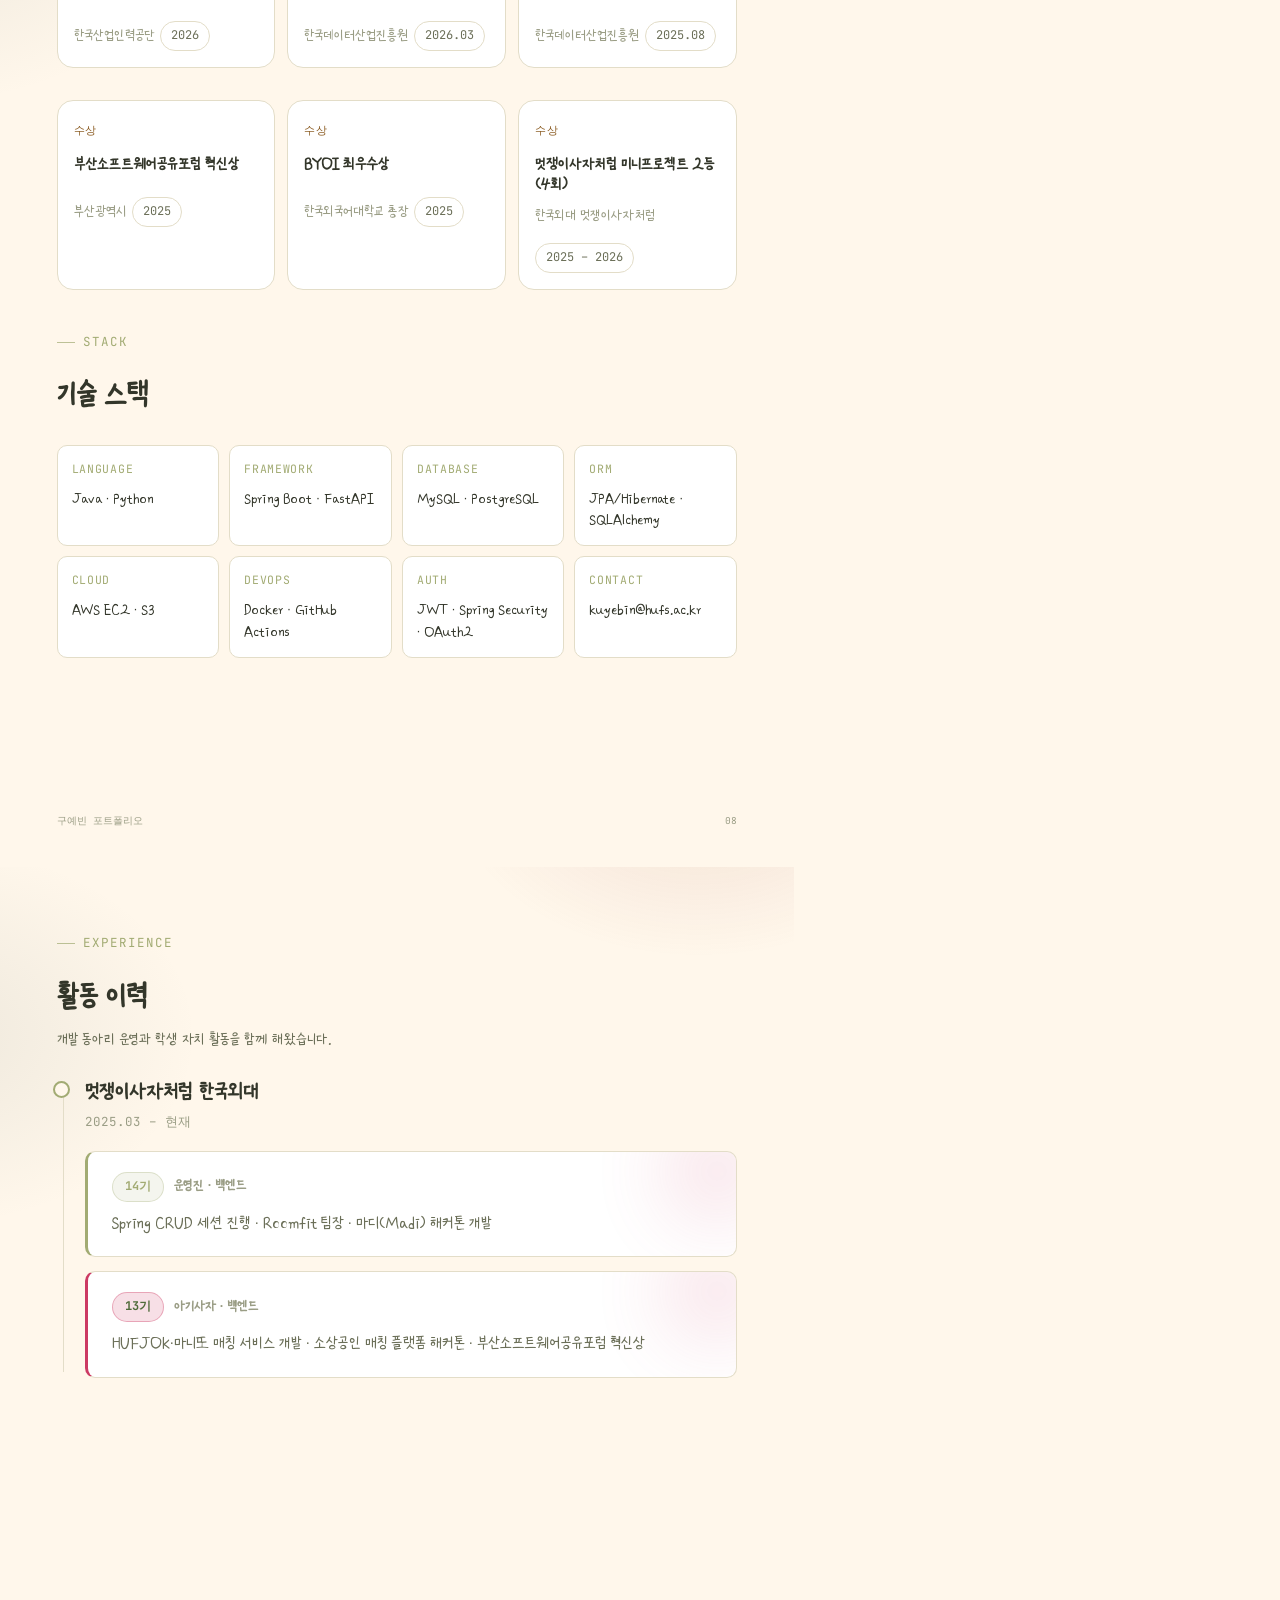
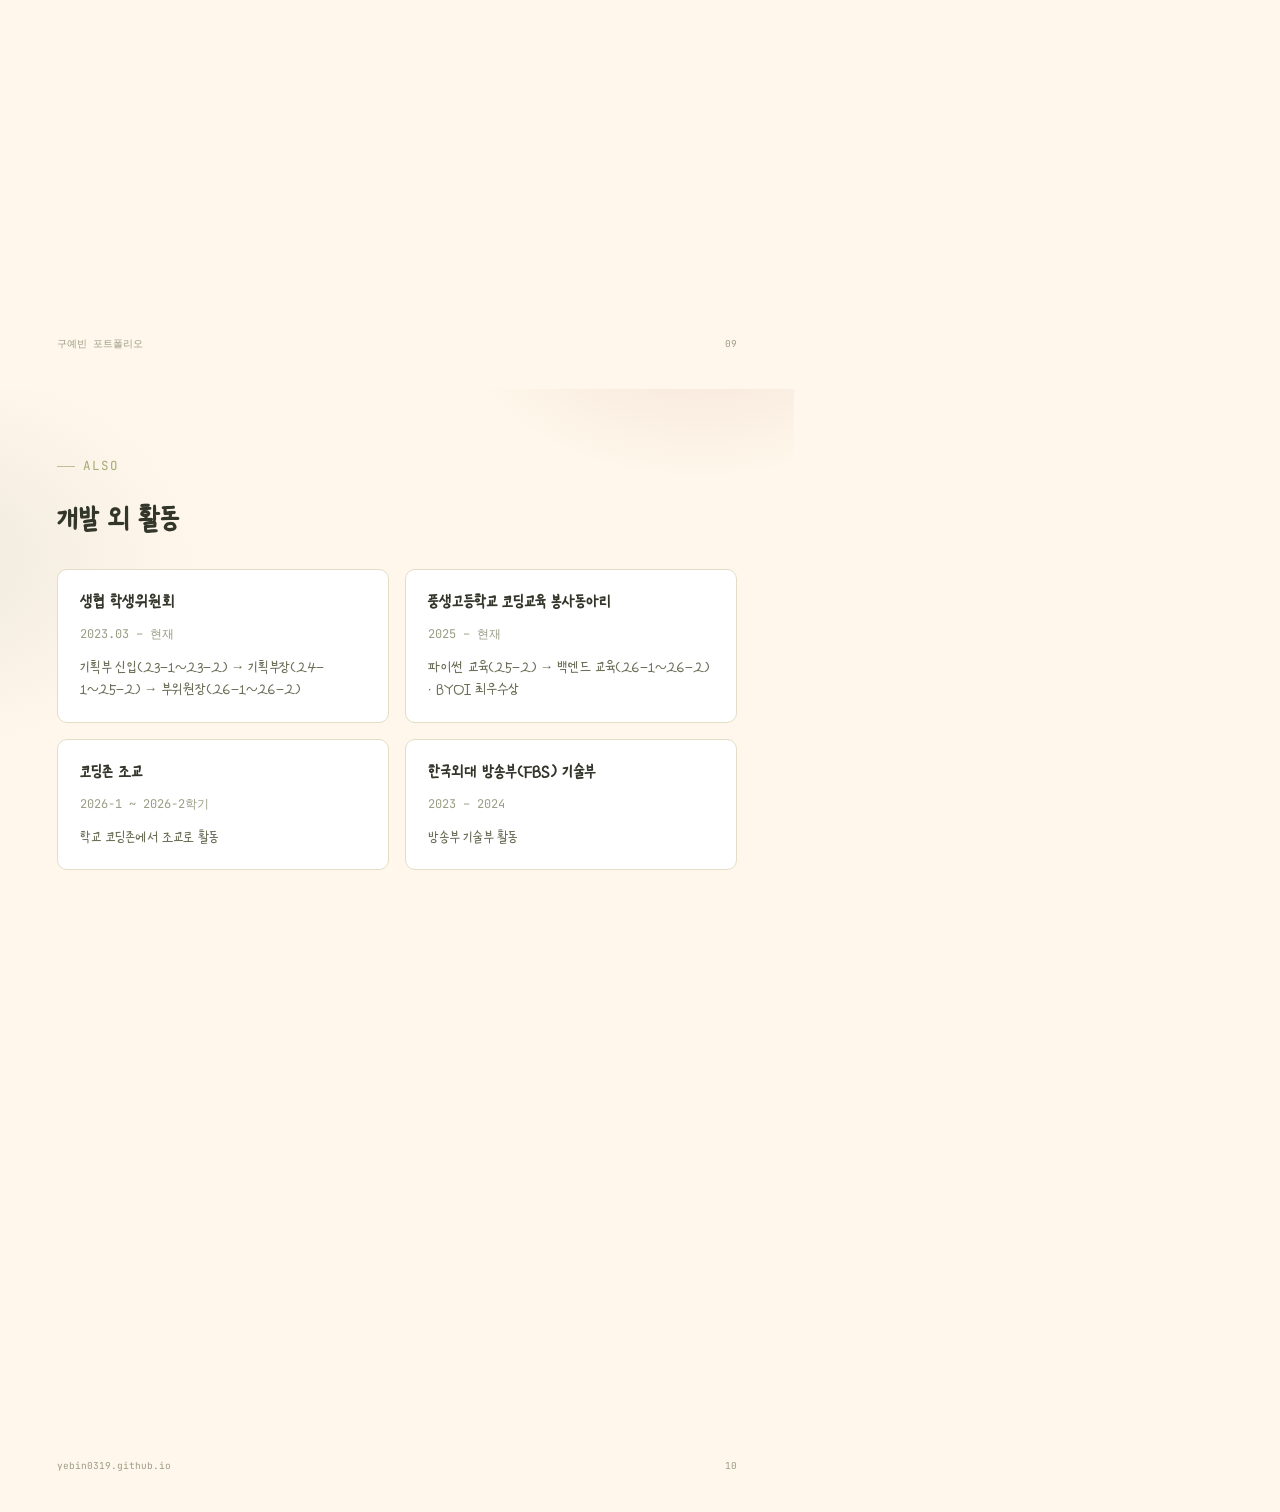
==== commit f1c76635: "Add UniBiz project, ring carousel, Roomfit design role, regenerate PDF" ====
--- a/print/index.html
+++ b/print/index.html
@@ -34,7 +34,7 @@
     <div class="tl-row"><div class="period">2025.03</div><div class="content">마니또 매칭 서비스 기획·개발 (멋쟁이사자처럼 13기) — 부산소프트웨어공유포럼 혁신상 수상</div></div>
     <div class="tl-row"><div class="period">2025.08</div><div class="content">ADsP (데이터분석 준전문가) 취득 · 멋쟁이사자처럼 중앙 해커톤 출전 (소상공인·대학생 매칭 플랫폼 개발)</div></div>
     <div class="tl-row"><div class="period">2025.09</div><div class="content">HUFJOK 개발 및 배포 (멋쟁이사자처럼 13기) · 풍생고등학교 코딩교육 봉사동아리 시작 (파이썬 교육)</div></div>
-    <div class="tl-row"><div class="period">2026.03</div><div class="content">Roomfit 팀장 · 백엔드 개발 (멋쟁이사자처럼 14기) · SQLD 취득 · 생협 학생위원회 부위원장 · 코딩존 조교 시작 · 풍생고 백엔드 교육</div></div>
+    <div class="tl-row"><div class="period">2026.03</div><div class="content">Roomfit 팀장 · 백엔드 개발 · 디자인 (멋쟁이사자처럼 14기) · SQLD 취득 · 생협 학생위원회 부위원장 · 코딩존 조교 시작 · 풍생고 백엔드 교육</div></div>
     <div class="tl-row"><div class="period">2026.08</div><div class="content">멋쟁이사자처럼 중앙 해커톤 참여 — 마디(Madi) 개발</div></div>
     <div class="tl-row"><div class="period">현재</div><div class="content">멋쟁이사자처럼 운영진(백엔드) · 생협 학생위원회 부위원장 · 풍생고 코딩교육 봉사(백엔드 교육) · 코딩존 조교로 활동 중</div></div>
   </div>
@@ -135,7 +135,7 @@
   <div class="pj-meta">
     <div><span class="k">기간</span><div class="v">2026.03 – 07</div></div>
     <div><span class="k">팀 구성</span><div class="v">7명 (BE 3·FE 4)</div></div>
-    <div><span class="k">역할</span><div class="v">팀장 · 백엔드</div></div>
+    <div><span class="k">역할</span><div class="v">팀장 · 백엔드 · 디자인</div></div>
     <div><span class="k">기여</span><div class="v">커밋 172/211 (82%)</div></div>
   </div>
   <div class="pj-tags-row">
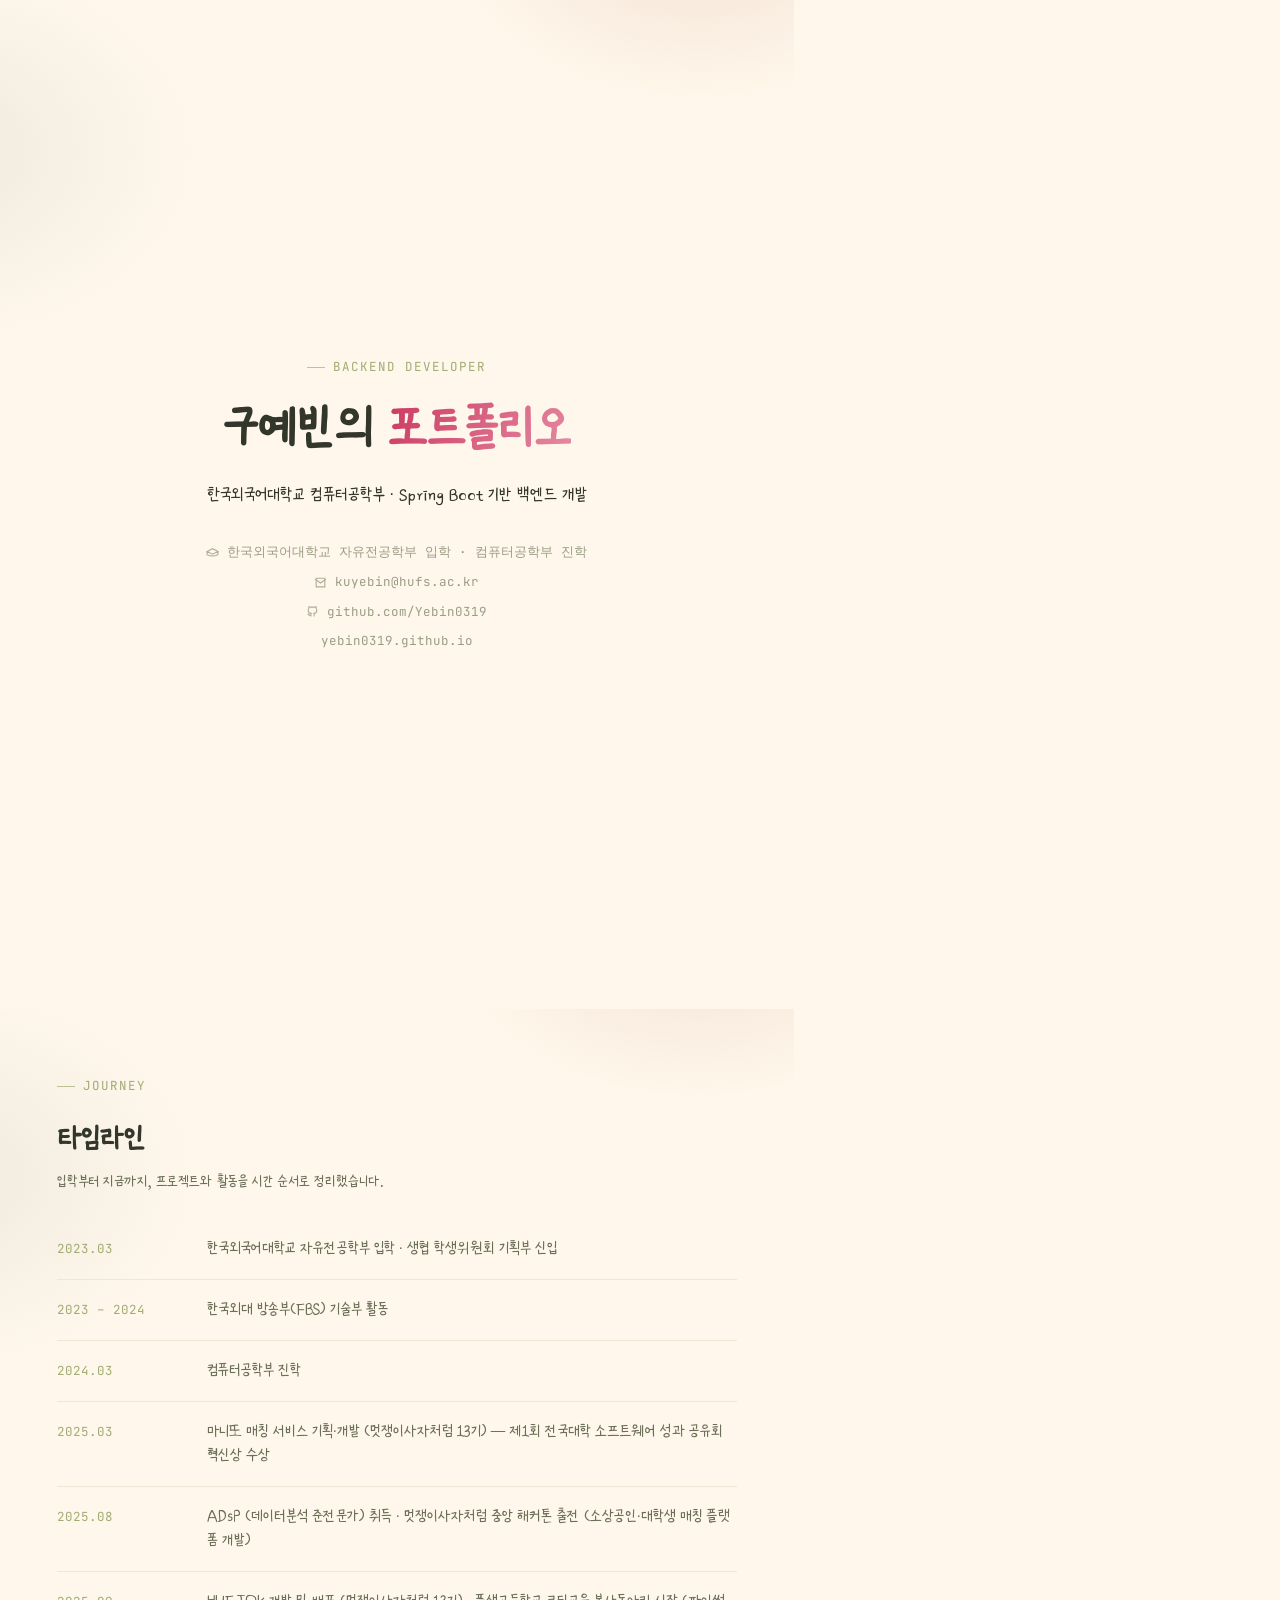
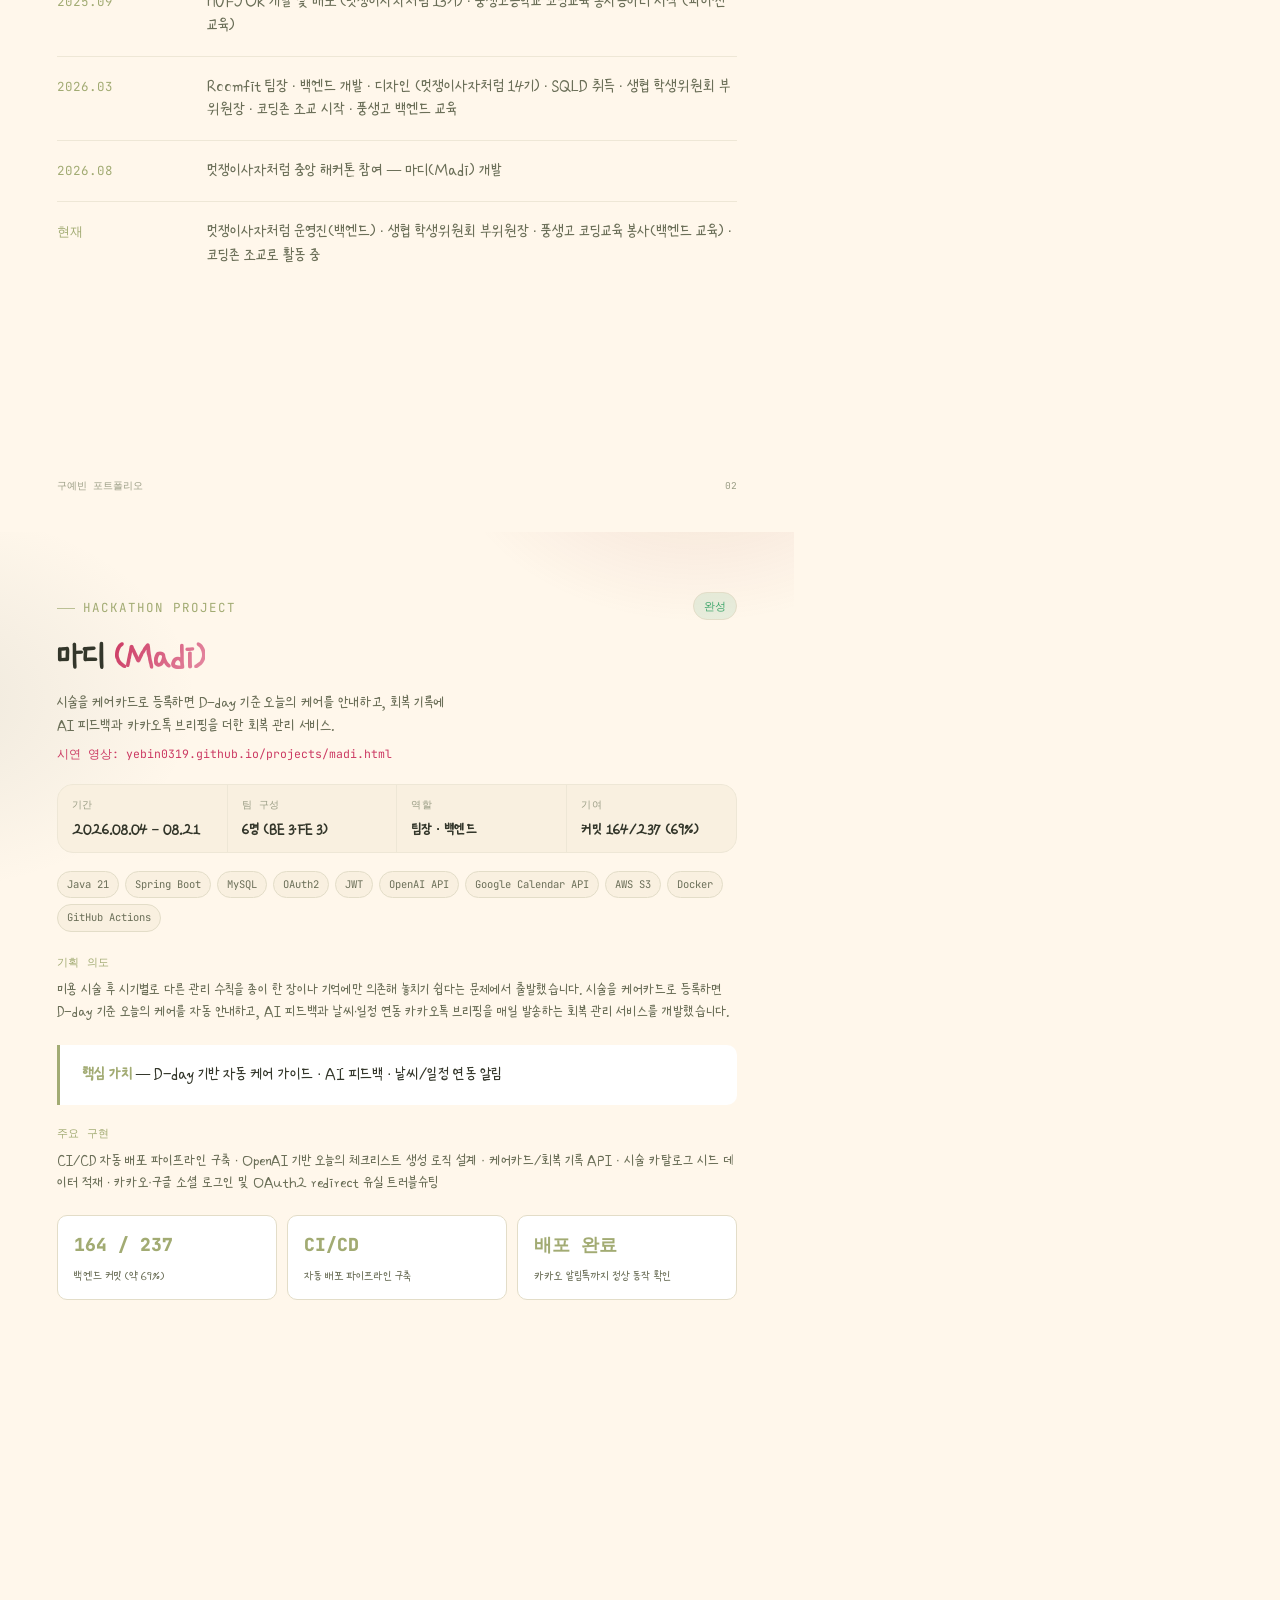
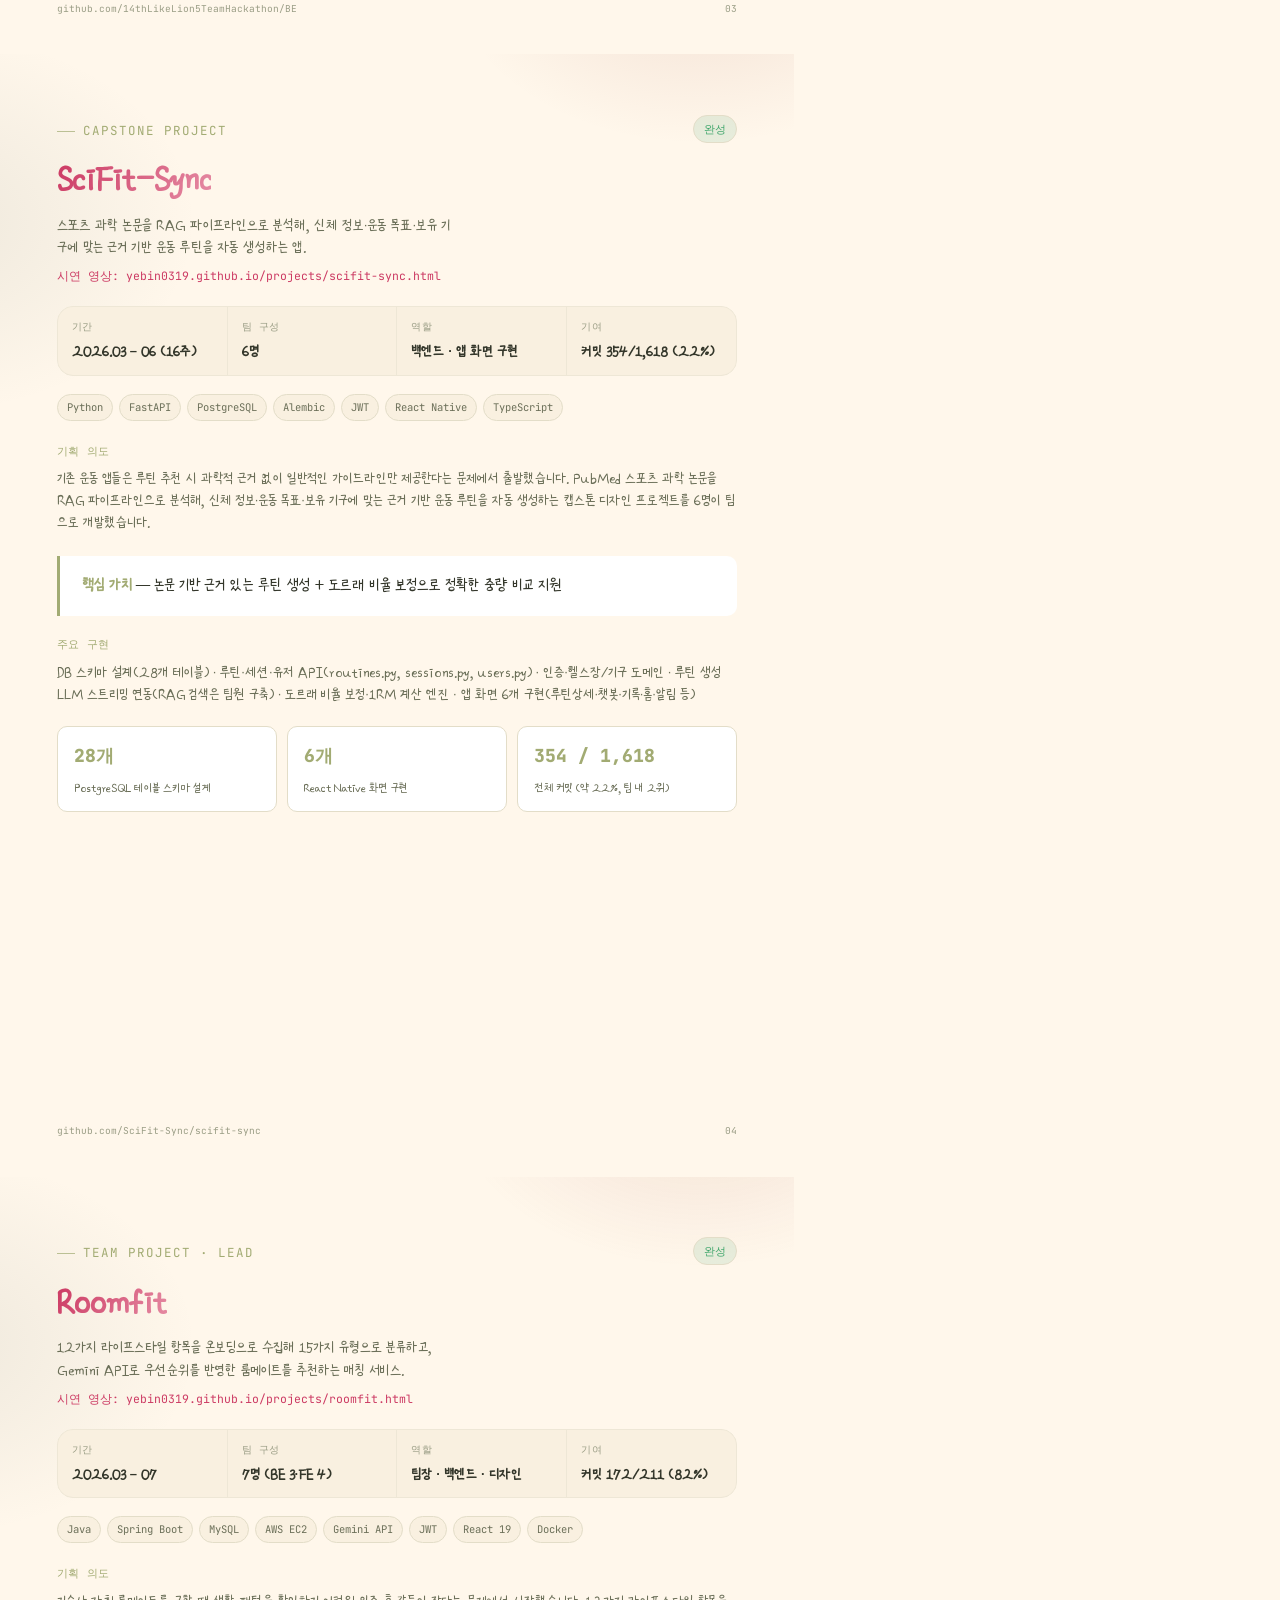
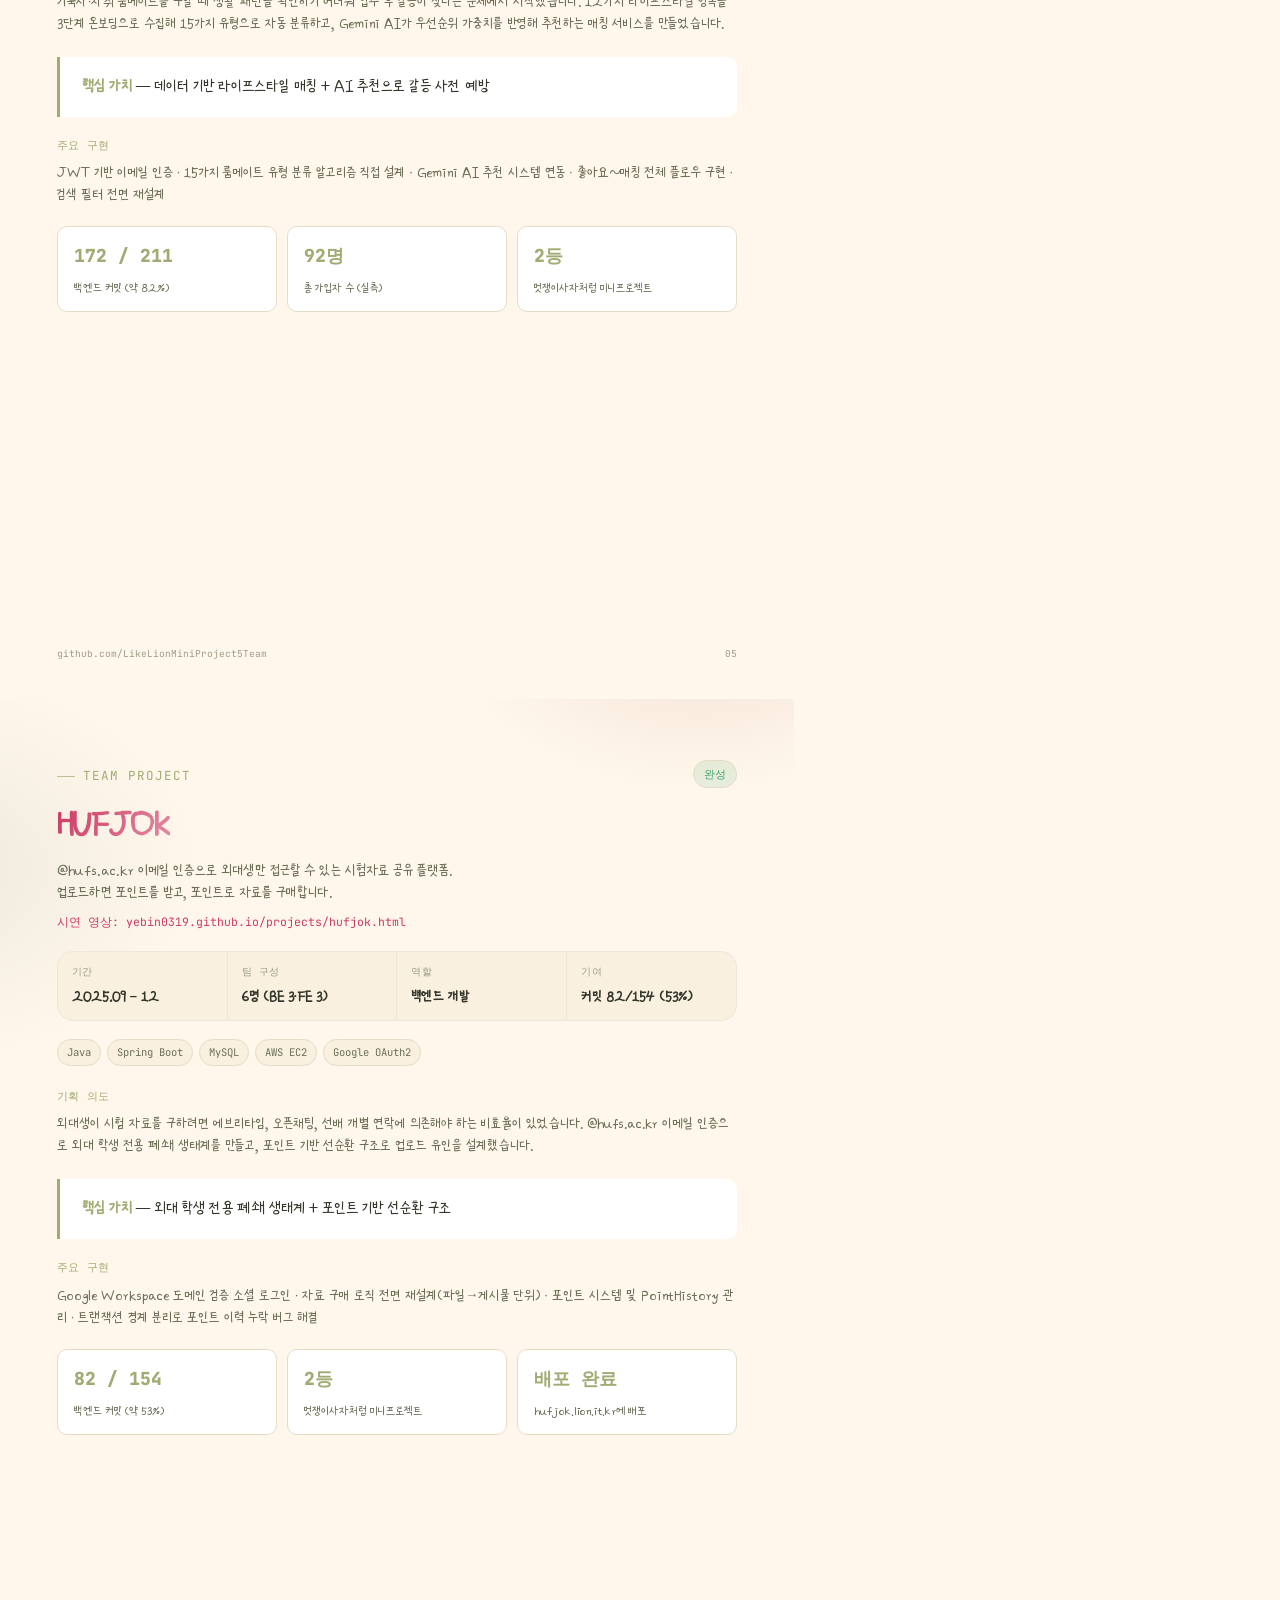
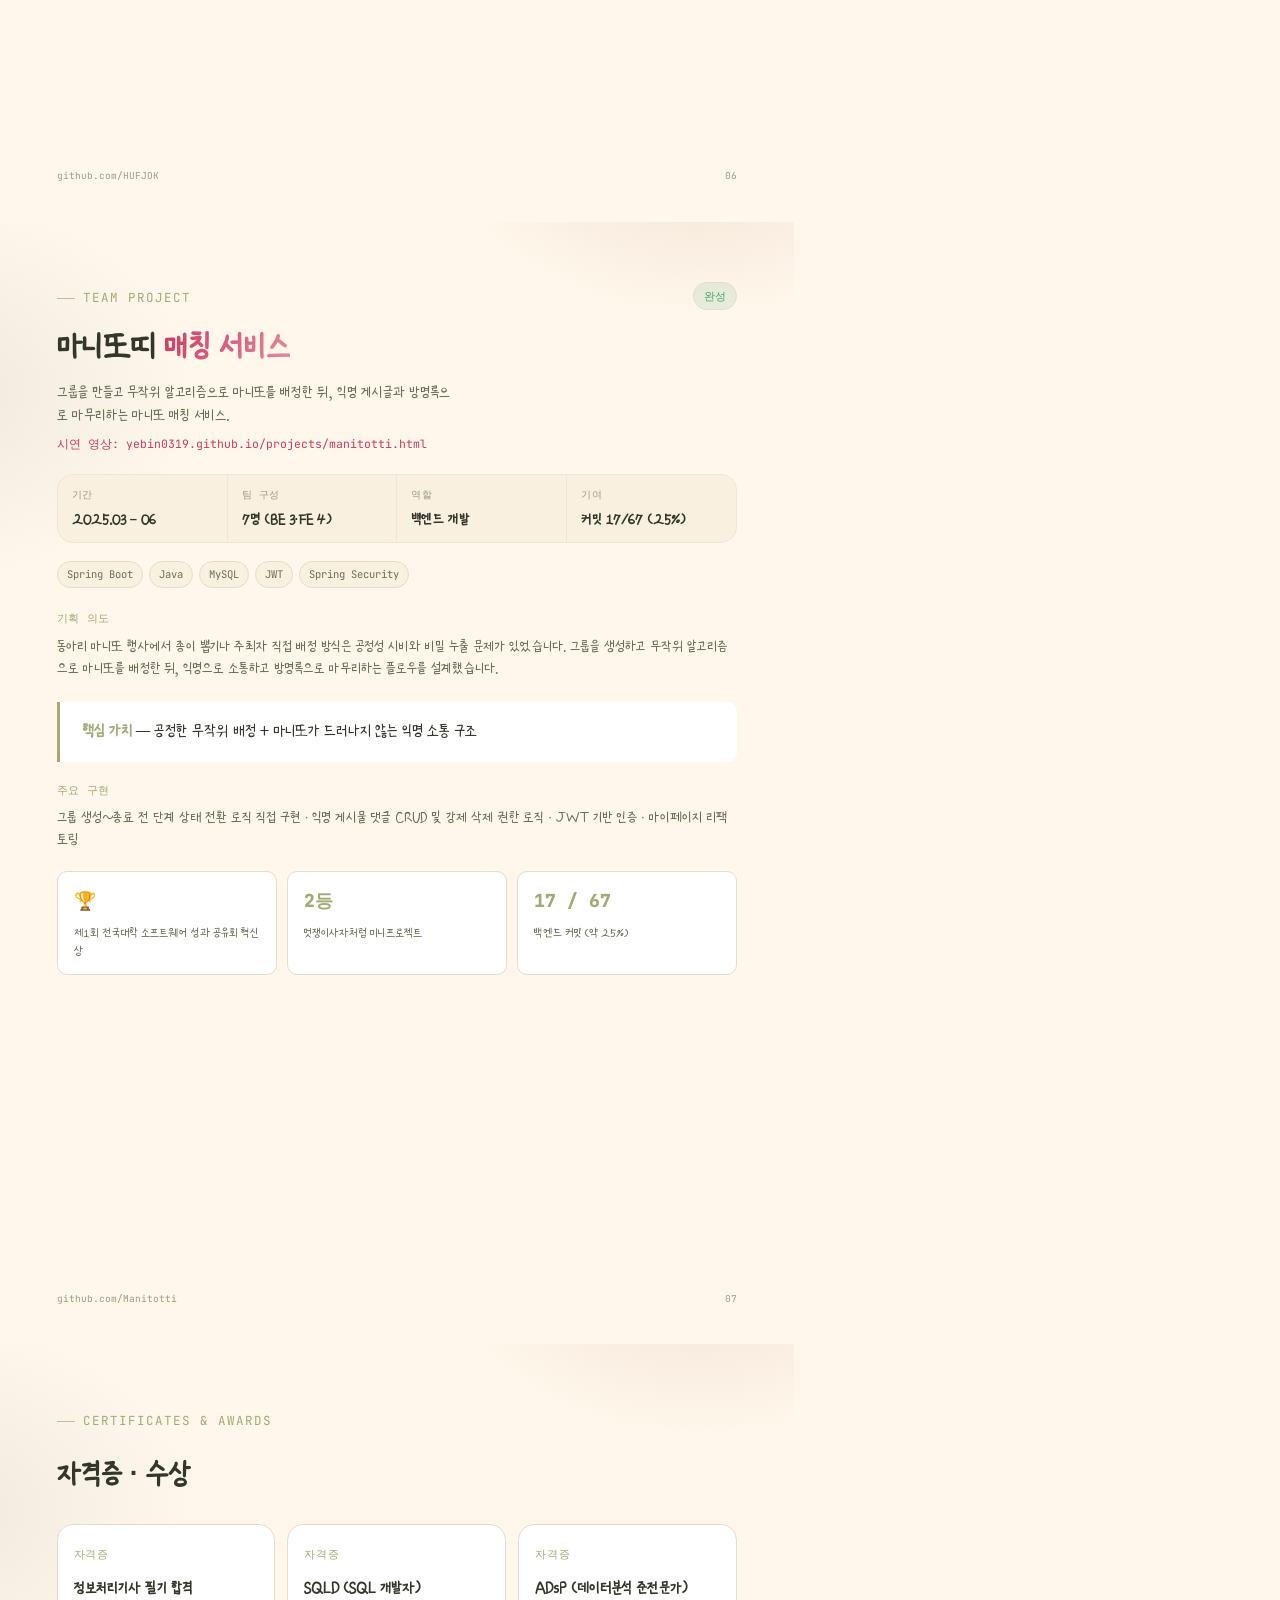
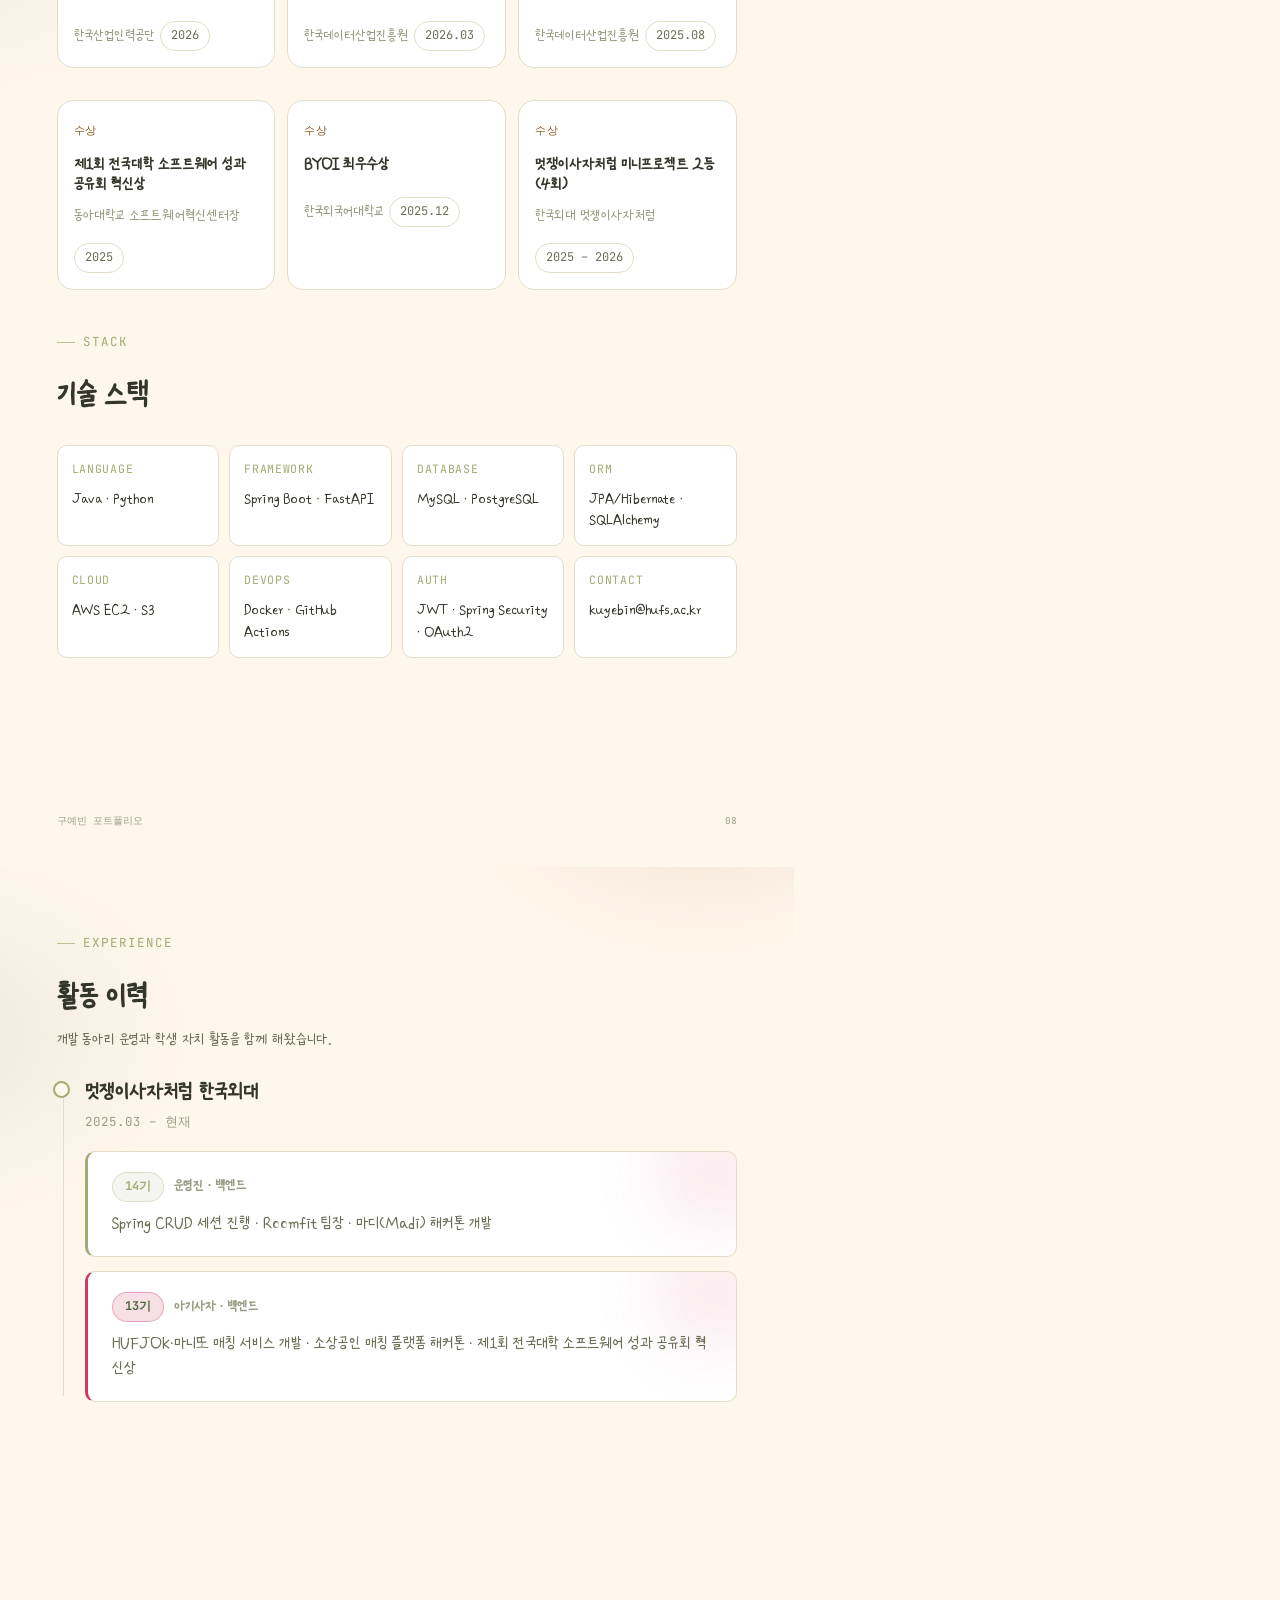
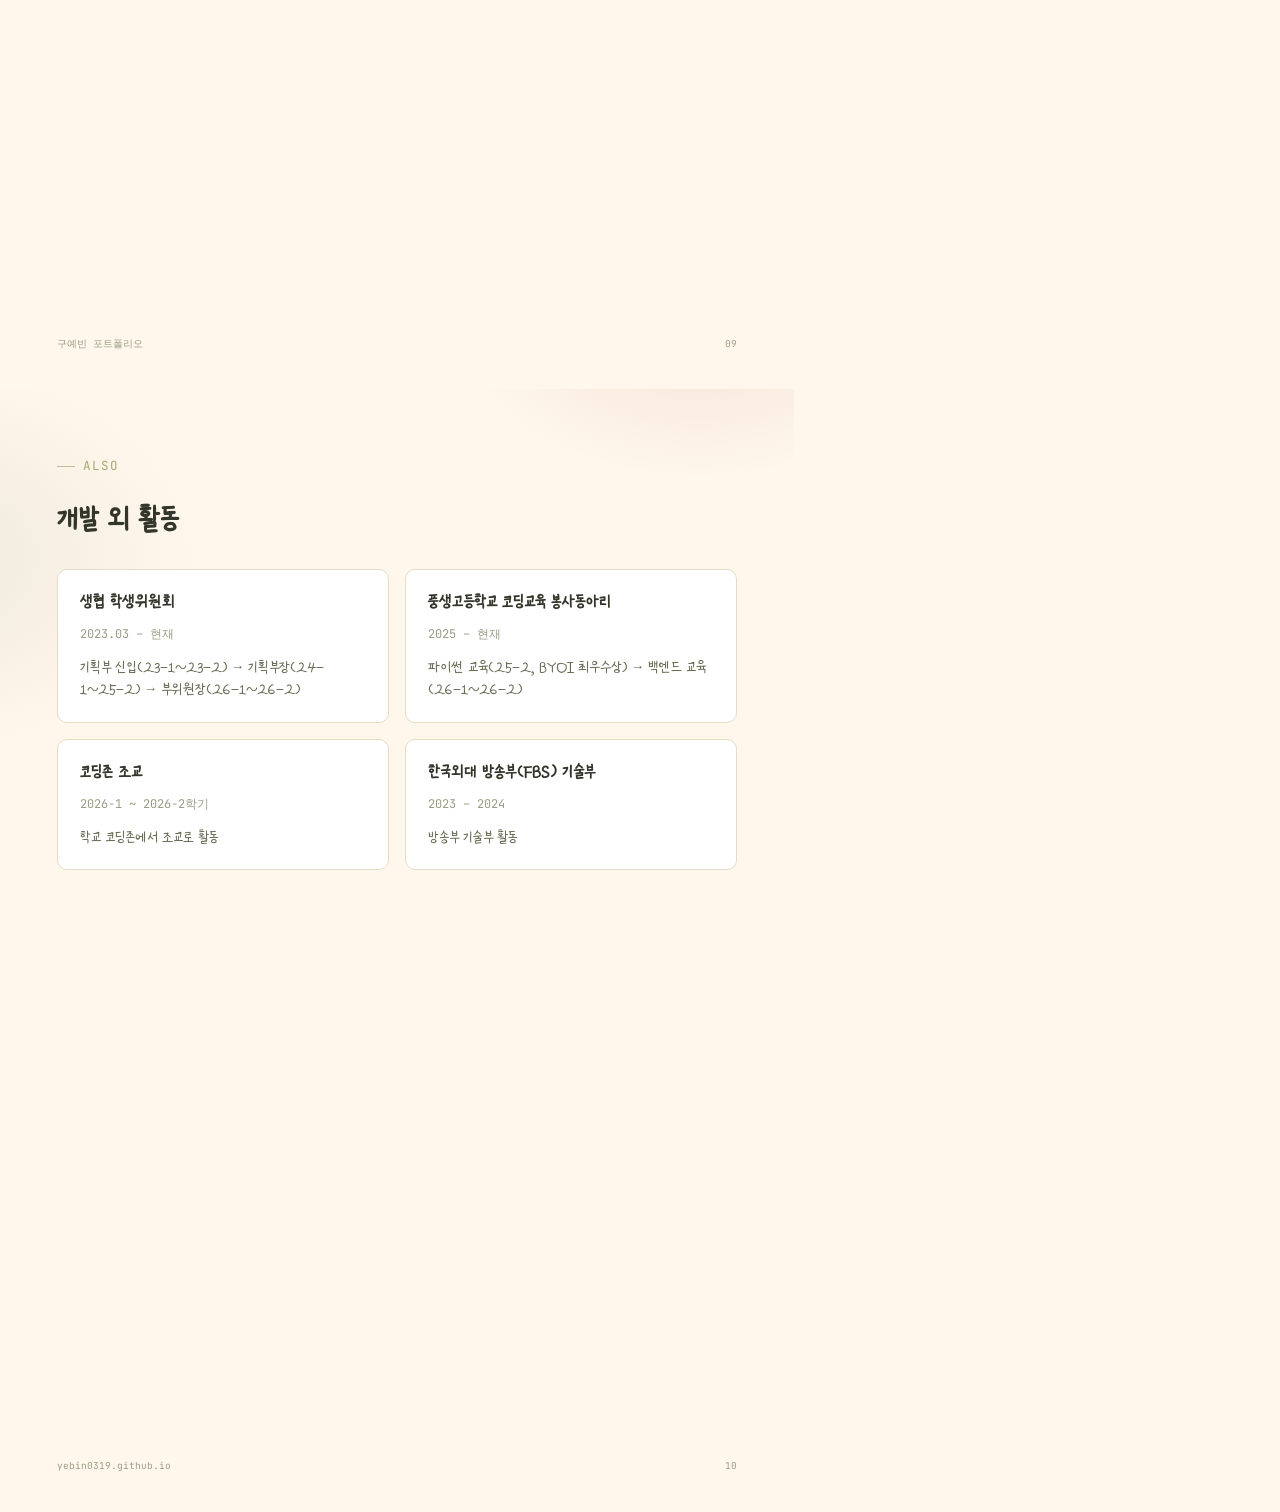
==== commit b5cbba0d: "Add diary photo stickers and award polaroids, rename SW award, regenerate PDF" ====
--- a/print/index.html
+++ b/print/index.html
@@ -31,7 +31,7 @@
     <div class="tl-row"><div class="period">2023.03</div><div class="content">한국외국어대학교 자유전공학부 입학 · 생협 학생위원회 기획부 신입</div></div>
     <div class="tl-row"><div class="period">2023 – 2024</div><div class="content">한국외대 방송부(FBS) 기술부 활동</div></div>
     <div class="tl-row"><div class="period">2024.03</div><div class="content">컴퓨터공학부 진학</div></div>
-    <div class="tl-row"><div class="period">2025.03</div><div class="content">마니또 매칭 서비스 기획·개발 (멋쟁이사자처럼 13기) — 부산소프트웨어공유포럼 혁신상 수상</div></div>
+    <div class="tl-row"><div class="period">2025.03</div><div class="content">마니또 매칭 서비스 기획·개발 (멋쟁이사자처럼 13기) — 제1회 전국대학 소프트웨어 성과 공유회 혁신상 수상</div></div>
     <div class="tl-row"><div class="period">2025.08</div><div class="content">ADsP (데이터분석 준전문가) 취득 · 멋쟁이사자처럼 중앙 해커톤 출전 (소상공인·대학생 매칭 플랫폼 개발)</div></div>
     <div class="tl-row"><div class="period">2025.09</div><div class="content">HUFJOK 개발 및 배포 (멋쟁이사자처럼 13기) · 풍생고등학교 코딩교육 봉사동아리 시작 (파이썬 교육)</div></div>
     <div class="tl-row"><div class="period">2026.03</div><div class="content">Roomfit 팀장 · 백엔드 개발 · 디자인 (멋쟁이사자처럼 14기) · SQLD 취득 · 생협 학생위원회 부위원장 · 코딩존 조교 시작 · 풍생고 백엔드 교육</div></div>
@@ -232,7 +232,7 @@
     <p>그룹 생성~종료 전 단계 상태 전환 로직 직접 구현 · 익명 게시물 댓글 CRUD 및 강제 삭제 권한 로직 · JWT 기반 인증 · 마이페이지 리팩토링</p>
   </div>
   <div class="pj-outcomes">
-    <div class="outcome-card"><div class="v">🏆</div><div class="l">부산소프트웨어공유포럼 혁신상</div></div>
+    <div class="outcome-card"><div class="v">🏆</div><div class="l">제1회 전국대학 소프트웨어 성과 공유회 혁신상</div></div>
     <div class="outcome-card"><div class="v">2등</div><div class="l">멋쟁이사자처럼 미니프로젝트</div></div>
     <div class="outcome-card"><div class="v">17 / 67</div><div class="l">백엔드 커밋 (약 25%)</div></div>
   </div>
@@ -268,15 +268,15 @@
   <div class="print-cert-grid">
     <div class="cert-card award">
       <span class="kind">수상</span>
-      <h3>부산소프트웨어공유포럼 혁신상</h3>
-      <span class="org">부산광역시</span>
+      <h3>제1회 전국대학 소프트웨어 성과 공유회 혁신상</h3>
+      <span class="org">동아대학교 소프트웨어혁신센터장</span>
       <span class="year">2025</span>
     </div>
     <div class="cert-card award">
       <span class="kind">수상</span>
       <h3>BYOI 최우수상</h3>
-      <span class="org">한국외국어대학교 총장</span>
-      <span class="year">2025</span>
+      <span class="org">한국외국어대학교</span>
+      <span class="year">2025.12</span>
     </div>
     <div class="cert-card award">
       <span class="kind">수상</span>
@@ -320,7 +320,7 @@
         </div>
         <div class="tl-entry junior">
           <div class="tl-entry-head"><span class="when">13기</span><span class="role">아기사자 · 백엔드</span></div>
-          <div class="desc">HUFJOK·마니또 매칭 서비스 개발 · 소상공인 매칭 플랫폼 해커톤 · 부산소프트웨어공유포럼 혁신상</div>
+          <div class="desc">HUFJOK·마니또 매칭 서비스 개발 · 소상공인 매칭 플랫폼 해커톤 · 제1회 전국대학 소프트웨어 성과 공유회 혁신상</div>
         </div>
       </div>
     </div>
@@ -343,7 +343,7 @@
     <div class="small-activity">
       <h4>풍생고등학교 코딩교육 봉사동아리</h4>
       <span class="range">2025 – 현재</span>
-      <p>파이썬 교육(25-2) → 백엔드 교육(26-1~26-2) · BYOI 최우수상</p>
+      <p>파이썬 교육(25-2, BYOI 최우수상) → 백엔드 교육(26-1~26-2)</p>
     </div>
     <div class="small-activity">
       <h4>코딩존 조교</h4>
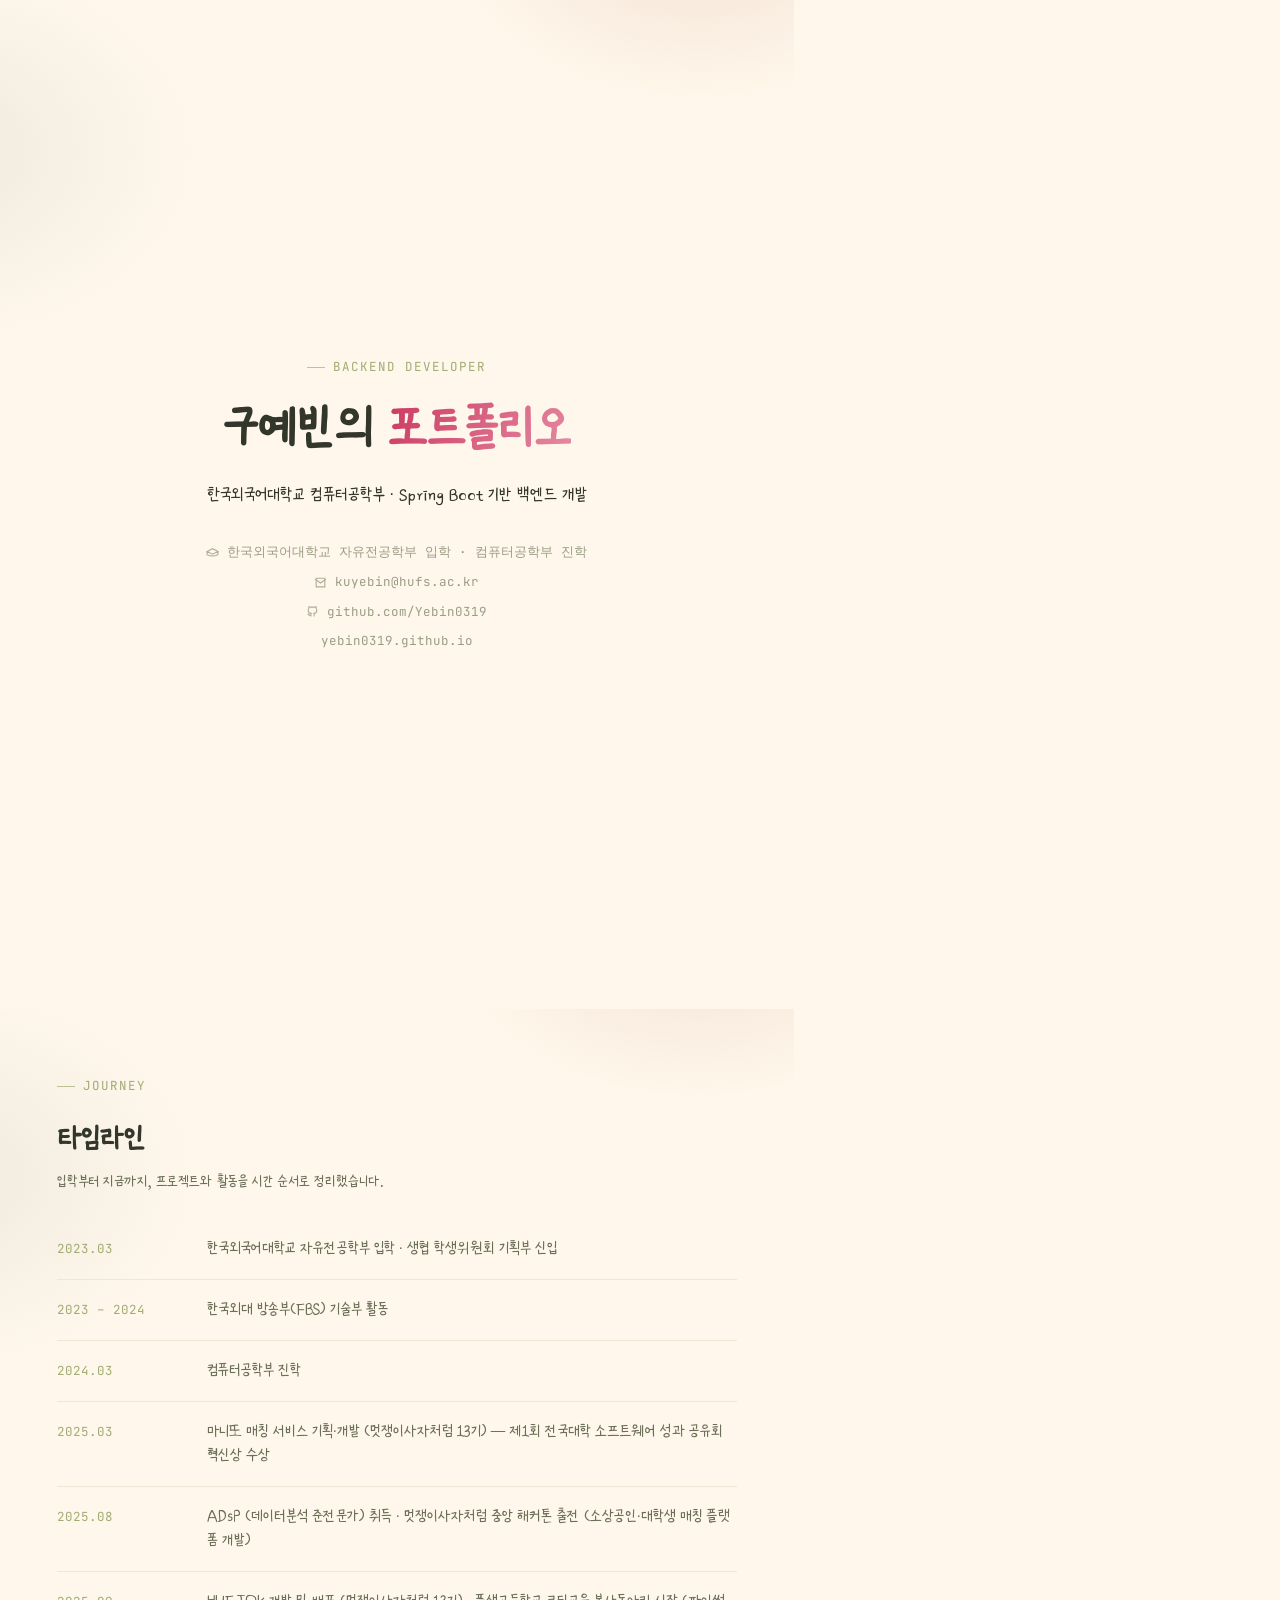
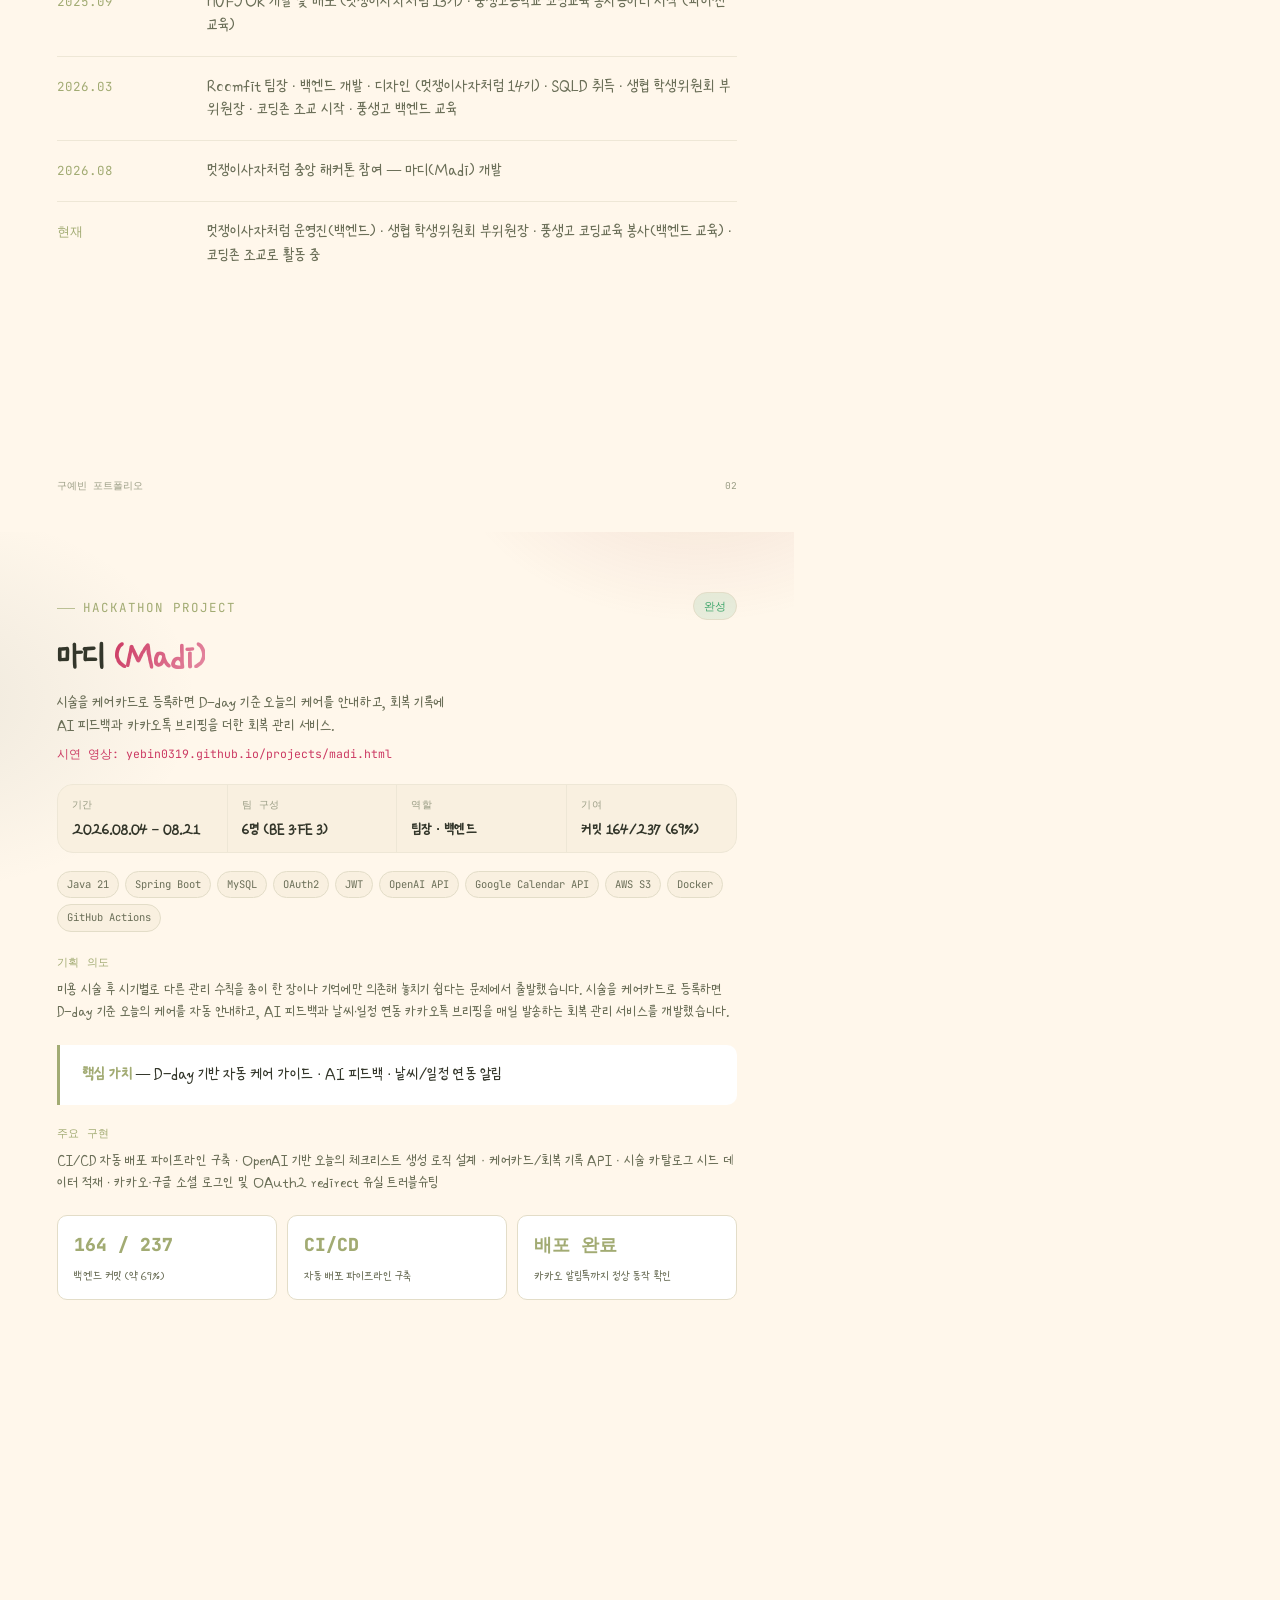
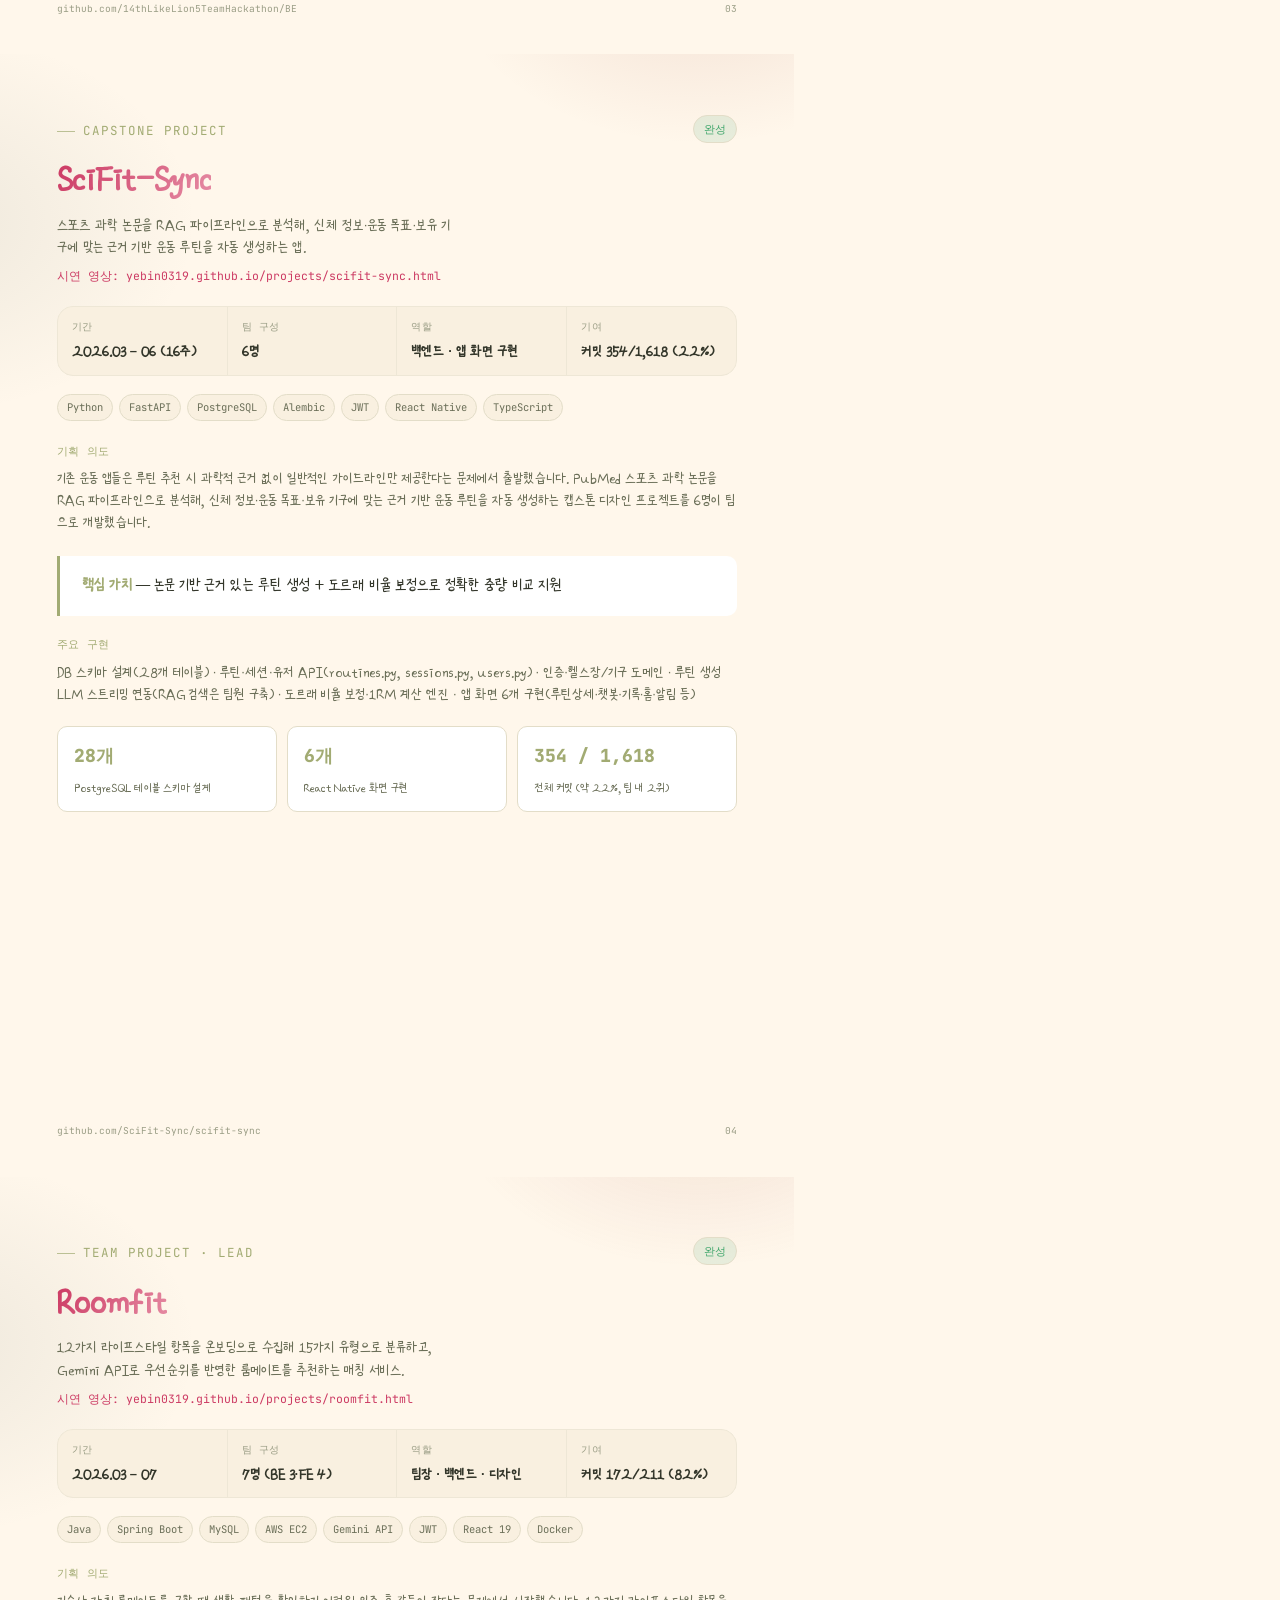
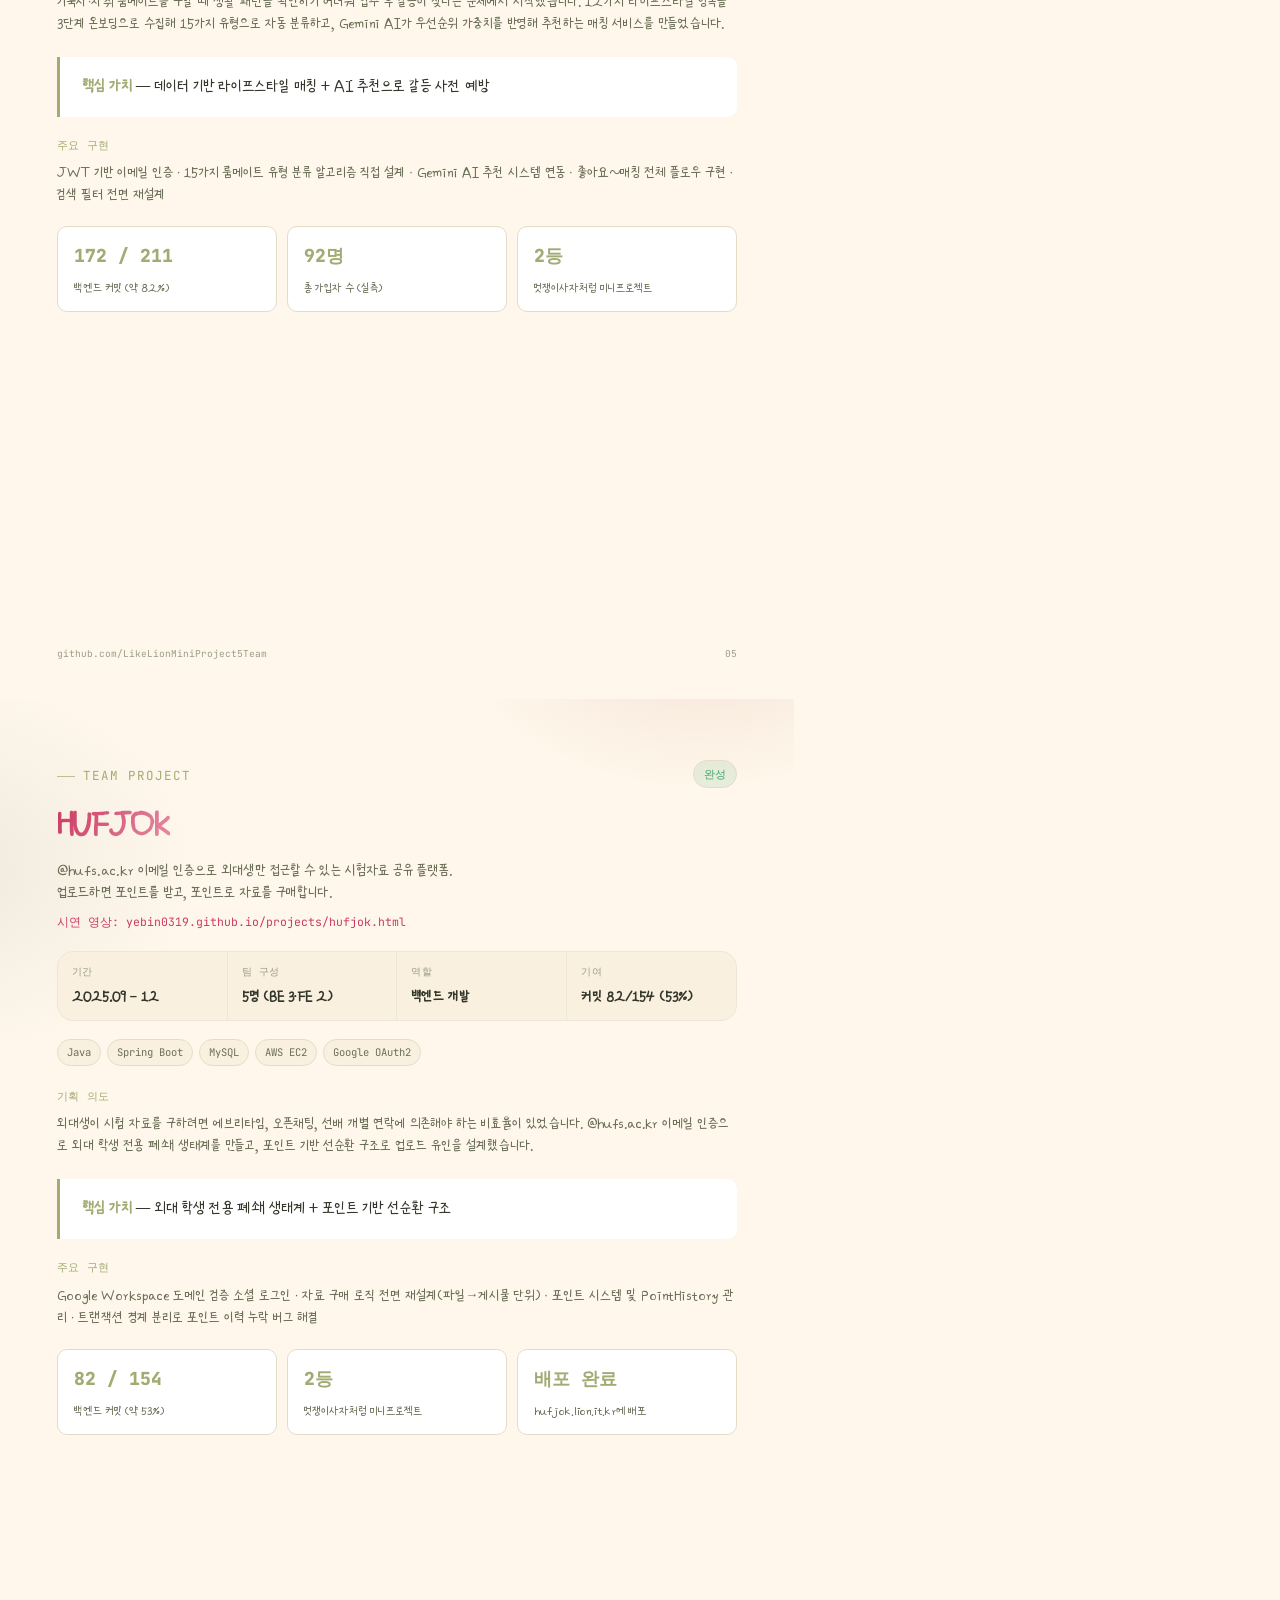
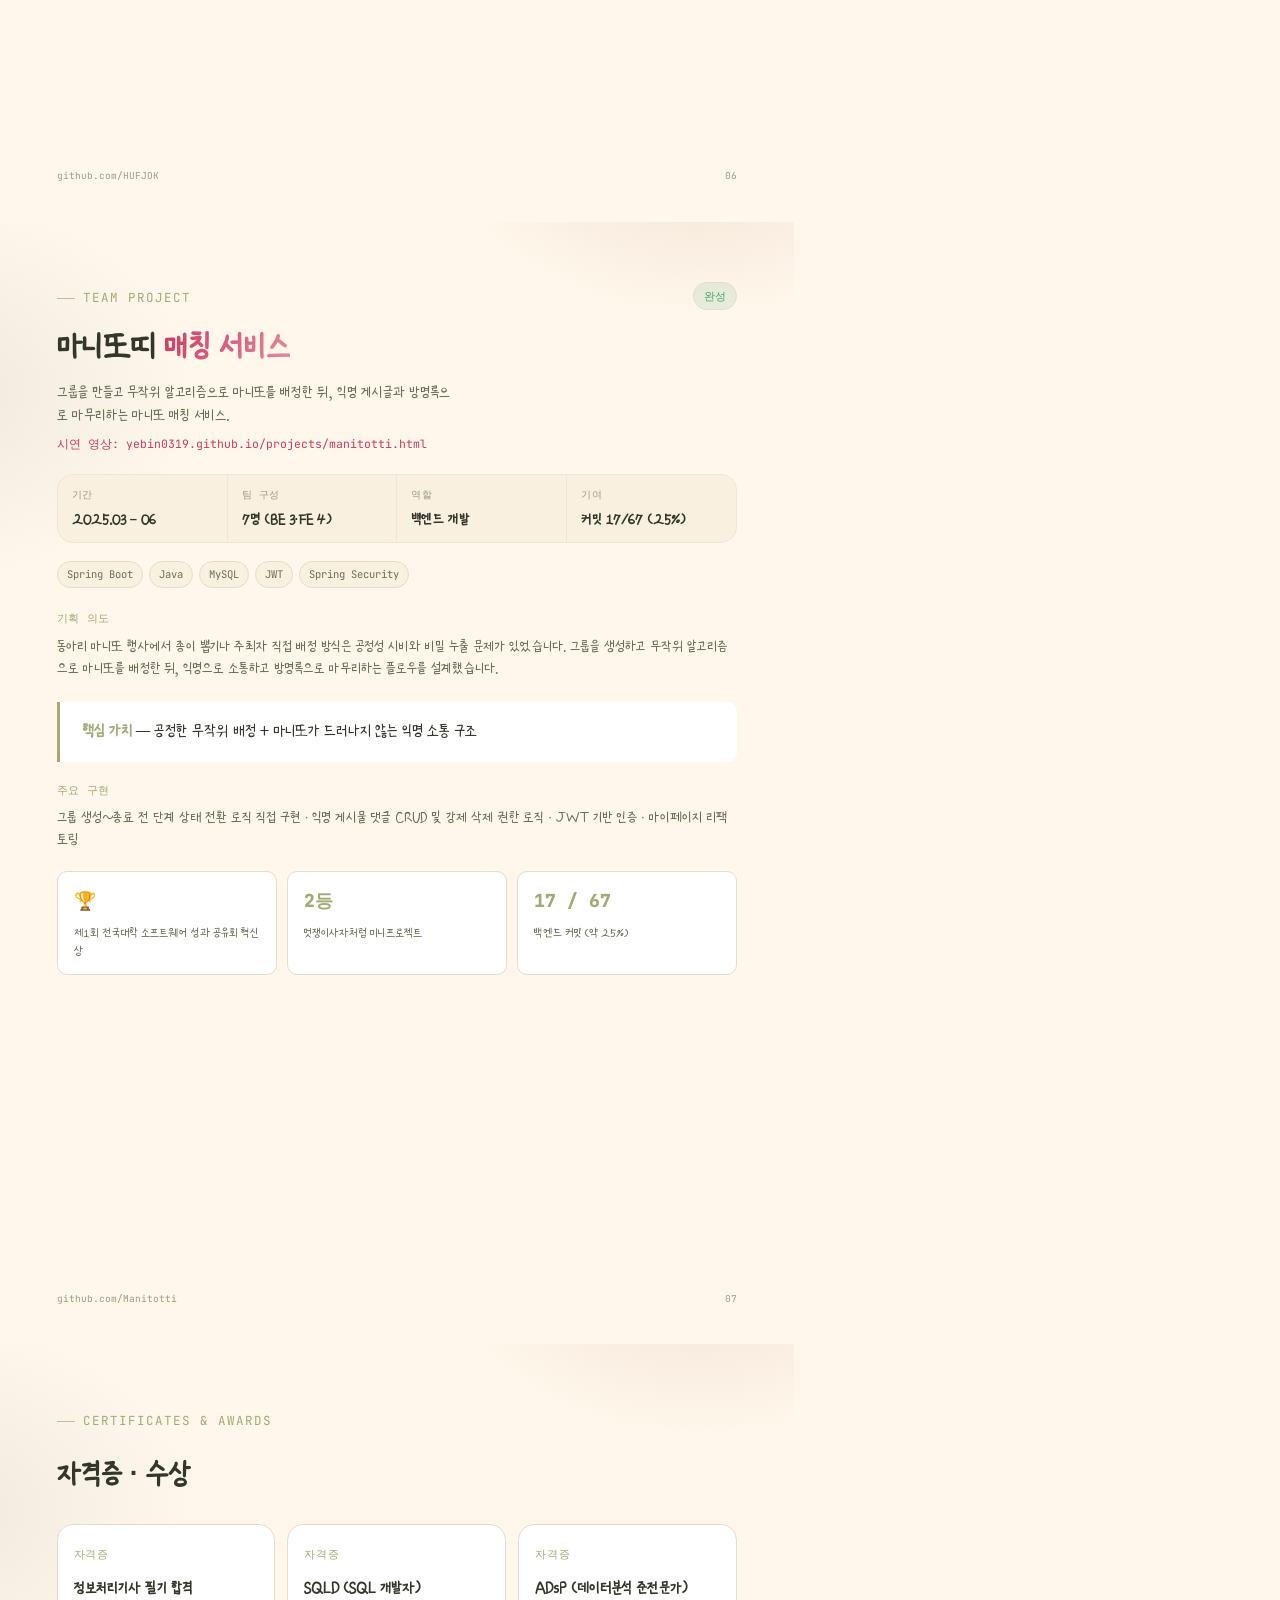
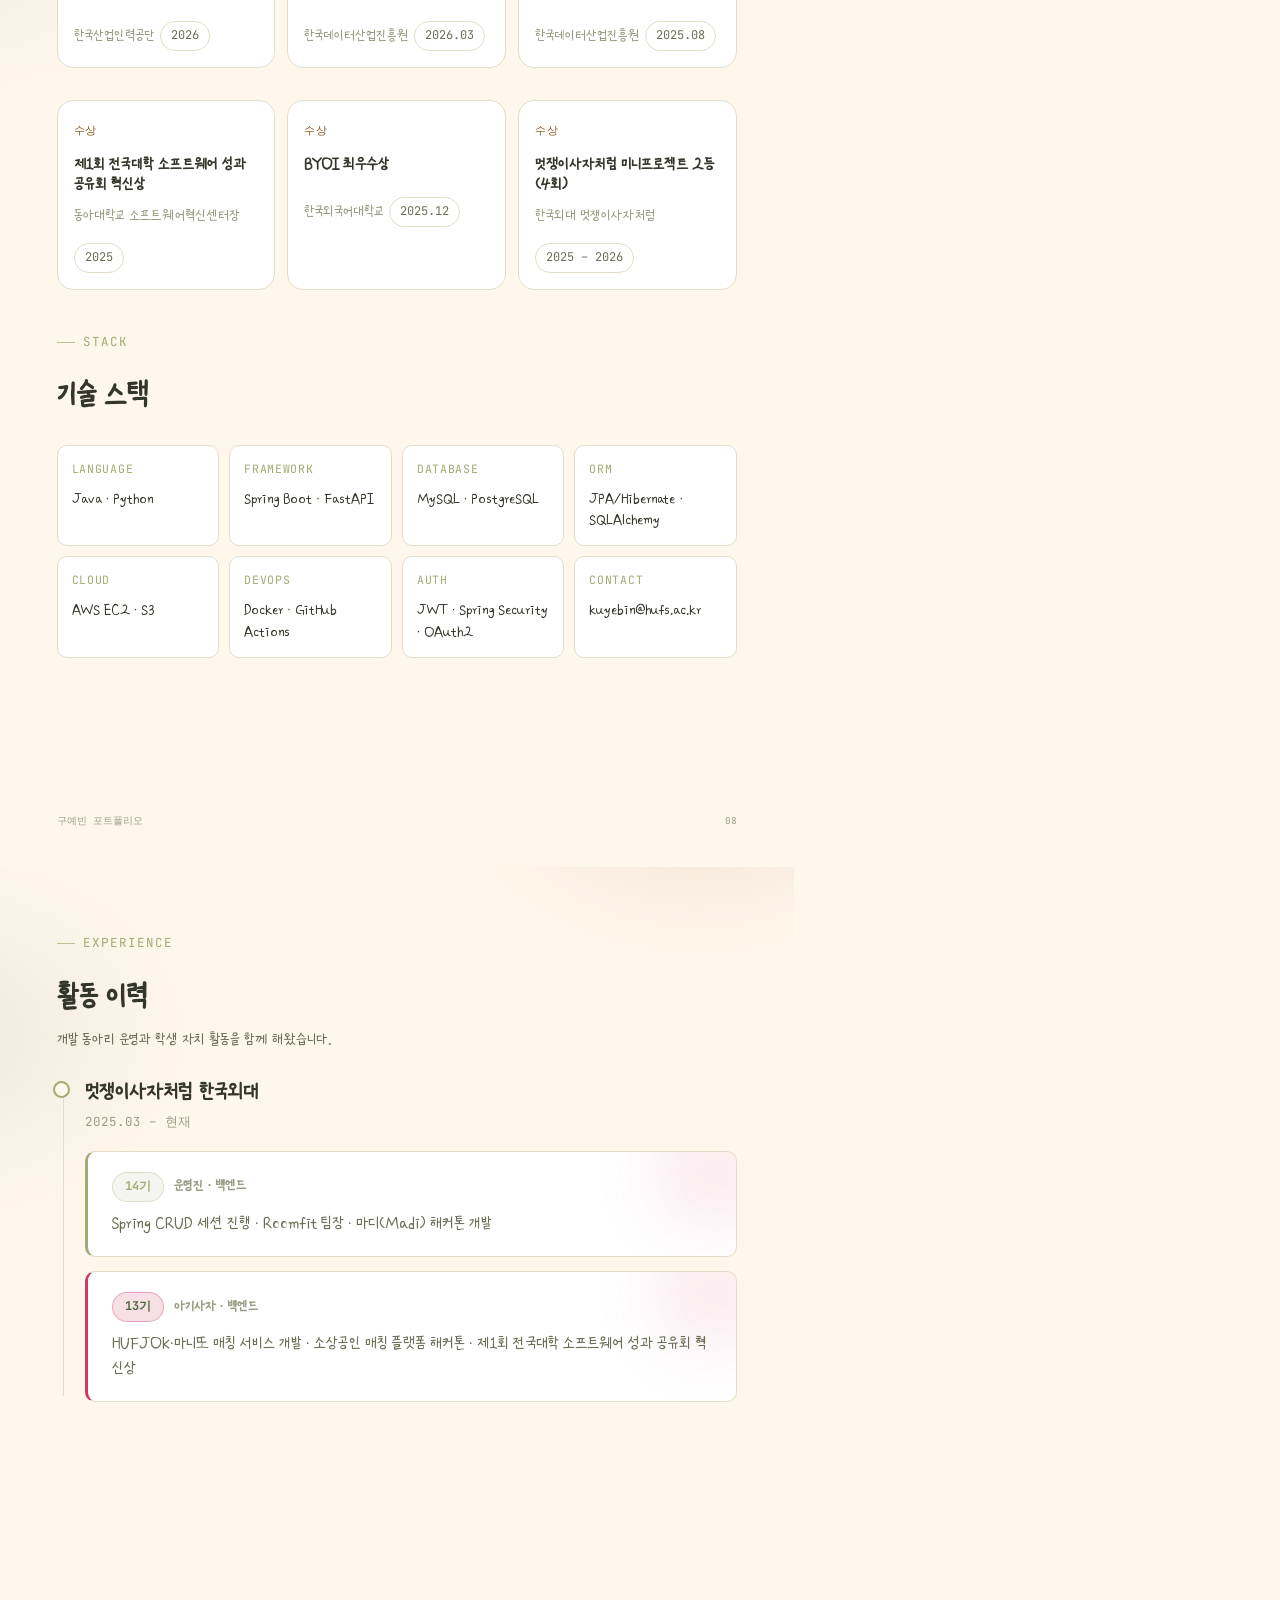
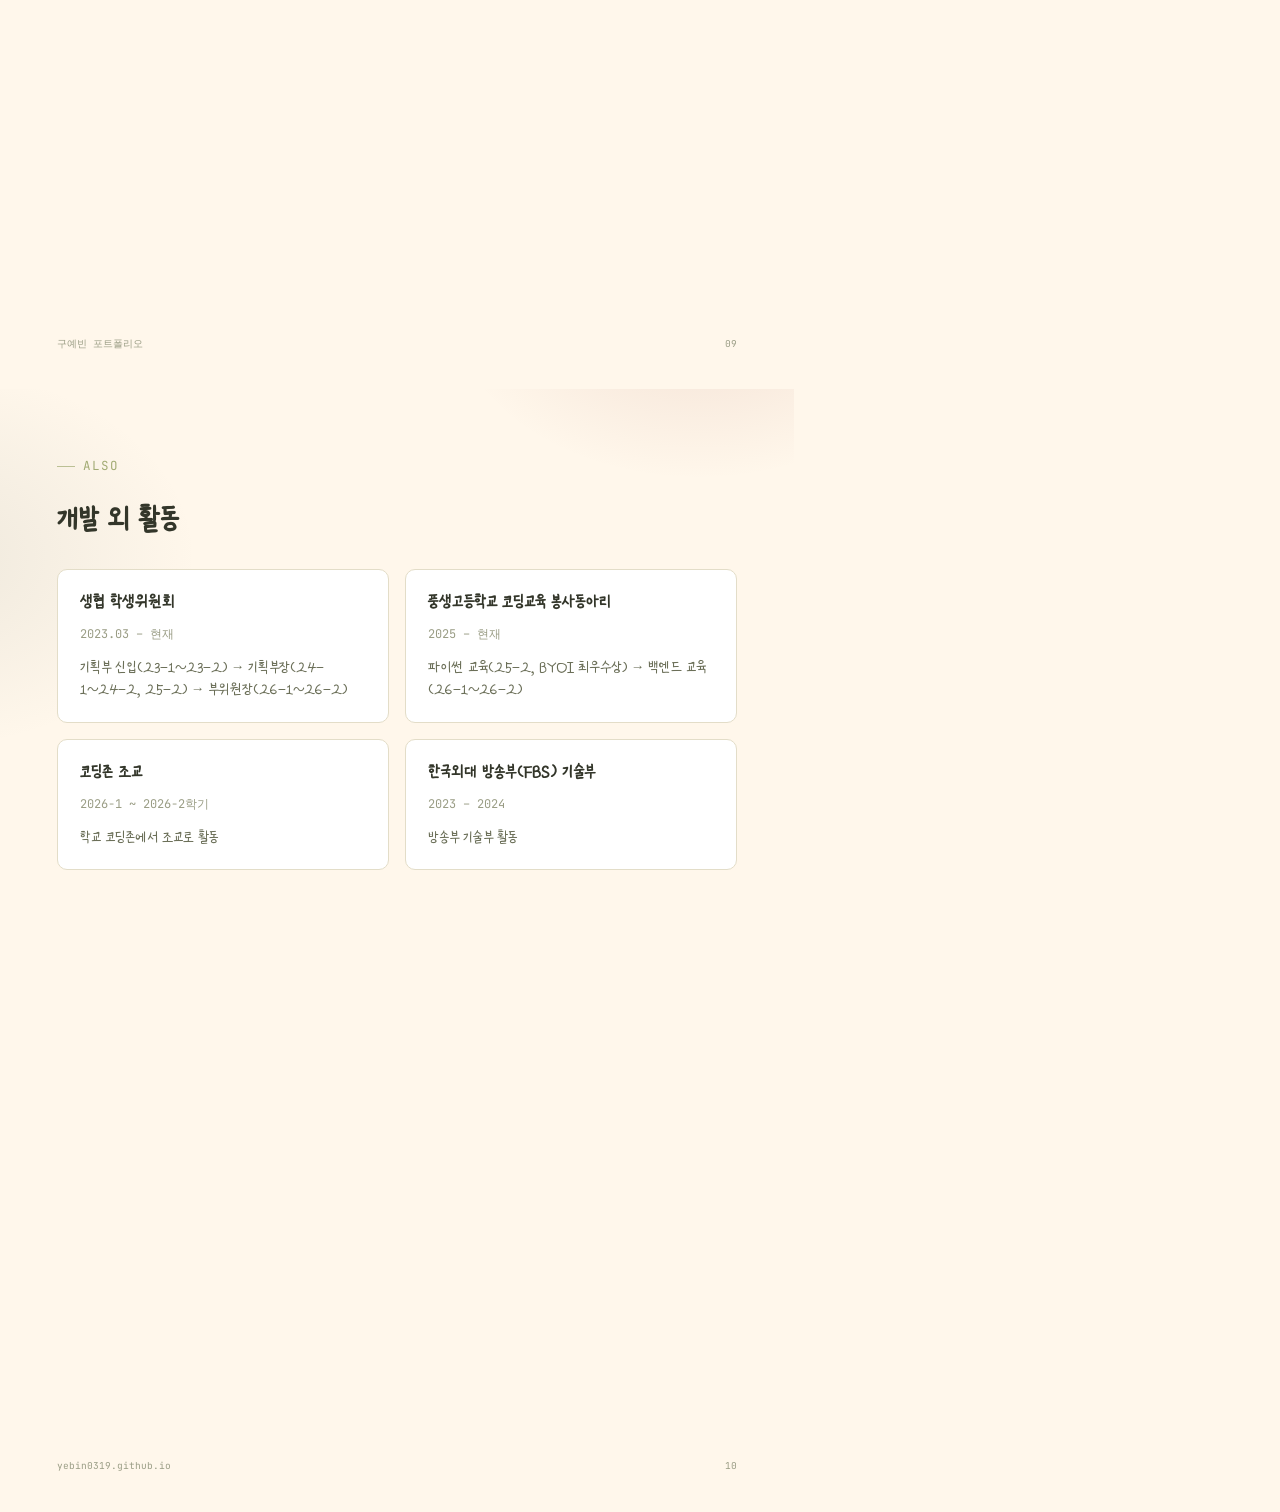
==== commit 7356a9b2: "Fix HUFJOK team size to 5 (BE 3 / FE 2), correct 생협 기획부장 term (exclude 25-1)" ====
--- a/print/index.html
+++ b/print/index.html
@@ -174,7 +174,7 @@
   </div>
   <div class="pj-meta">
     <div><span class="k">기간</span><div class="v">2025.09 – 12</div></div>
-    <div><span class="k">팀 구성</span><div class="v">6명 (BE 3·FE 3)</div></div>
+    <div><span class="k">팀 구성</span><div class="v">5명 (BE 3·FE 2)</div></div>
     <div><span class="k">역할</span><div class="v">백엔드 개발</div></div>
     <div><span class="k">기여</span><div class="v">커밋 82/154 (53%)</div></div>
   </div>
@@ -338,7 +338,7 @@
     <div class="small-activity">
       <h4>생협 학생위원회</h4>
       <span class="range">2023.03 – 현재</span>
-      <p>기획부 신입(23-1~23-2) → 기획부장(24-1~25-2) → 부위원장(26-1~26-2)</p>
+      <p>기획부 신입(23-1~23-2) → 기획부장(24-1~24-2, 25-2) → 부위원장(26-1~26-2)</p>
     </div>
     <div class="small-activity">
       <h4>풍생고등학교 코딩교육 봉사동아리</h4>
